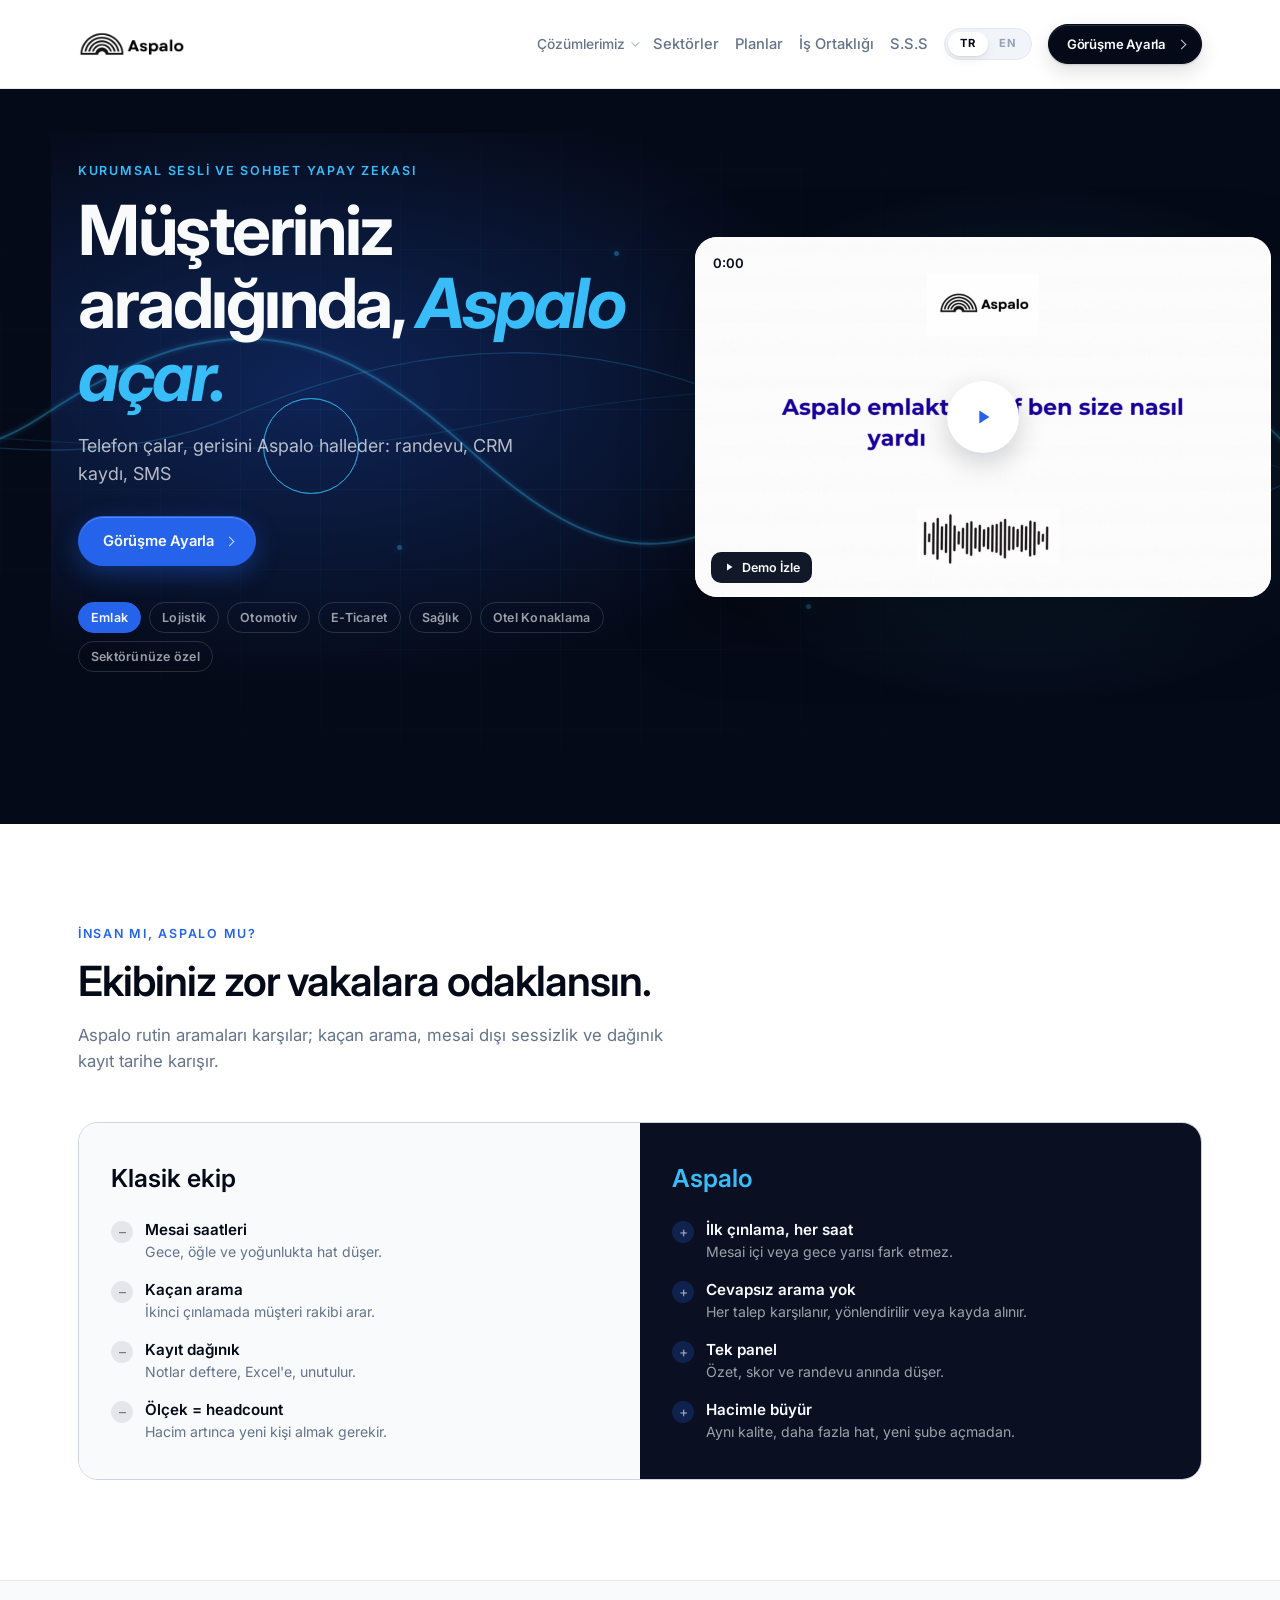
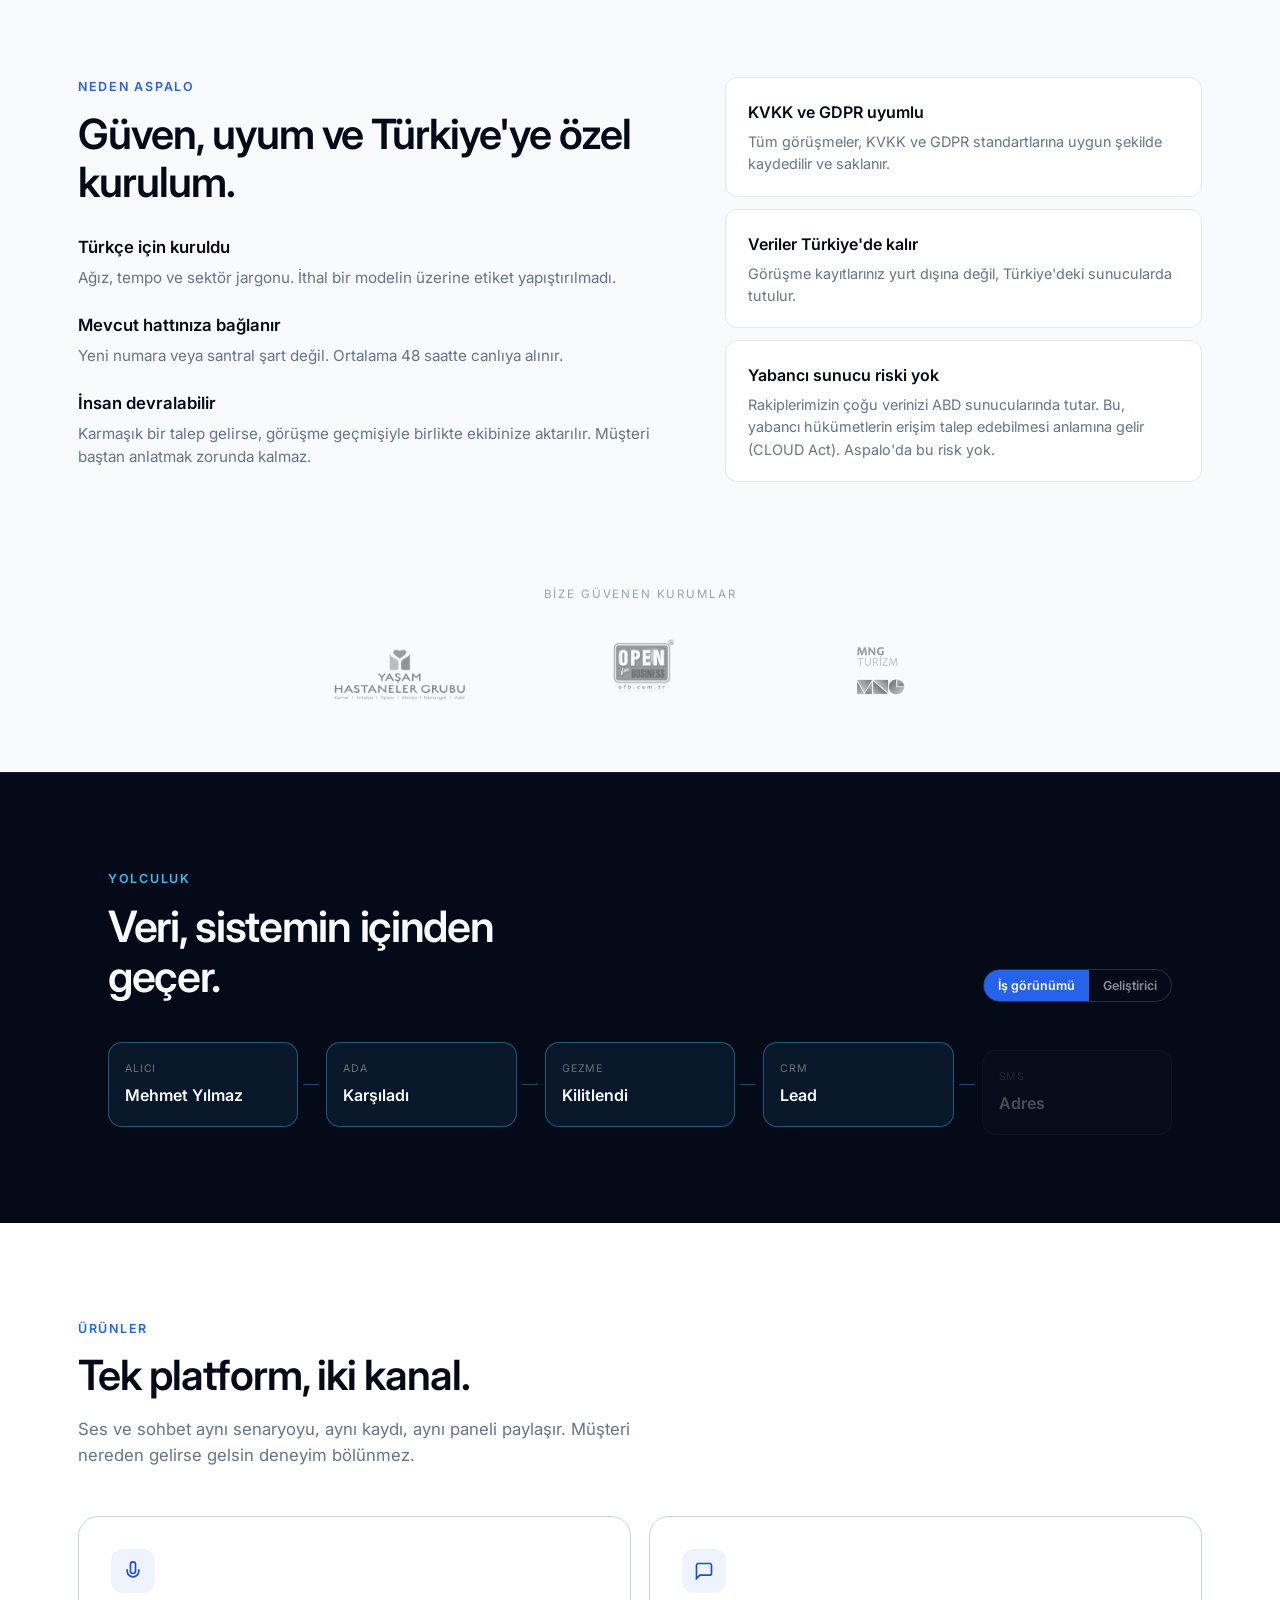
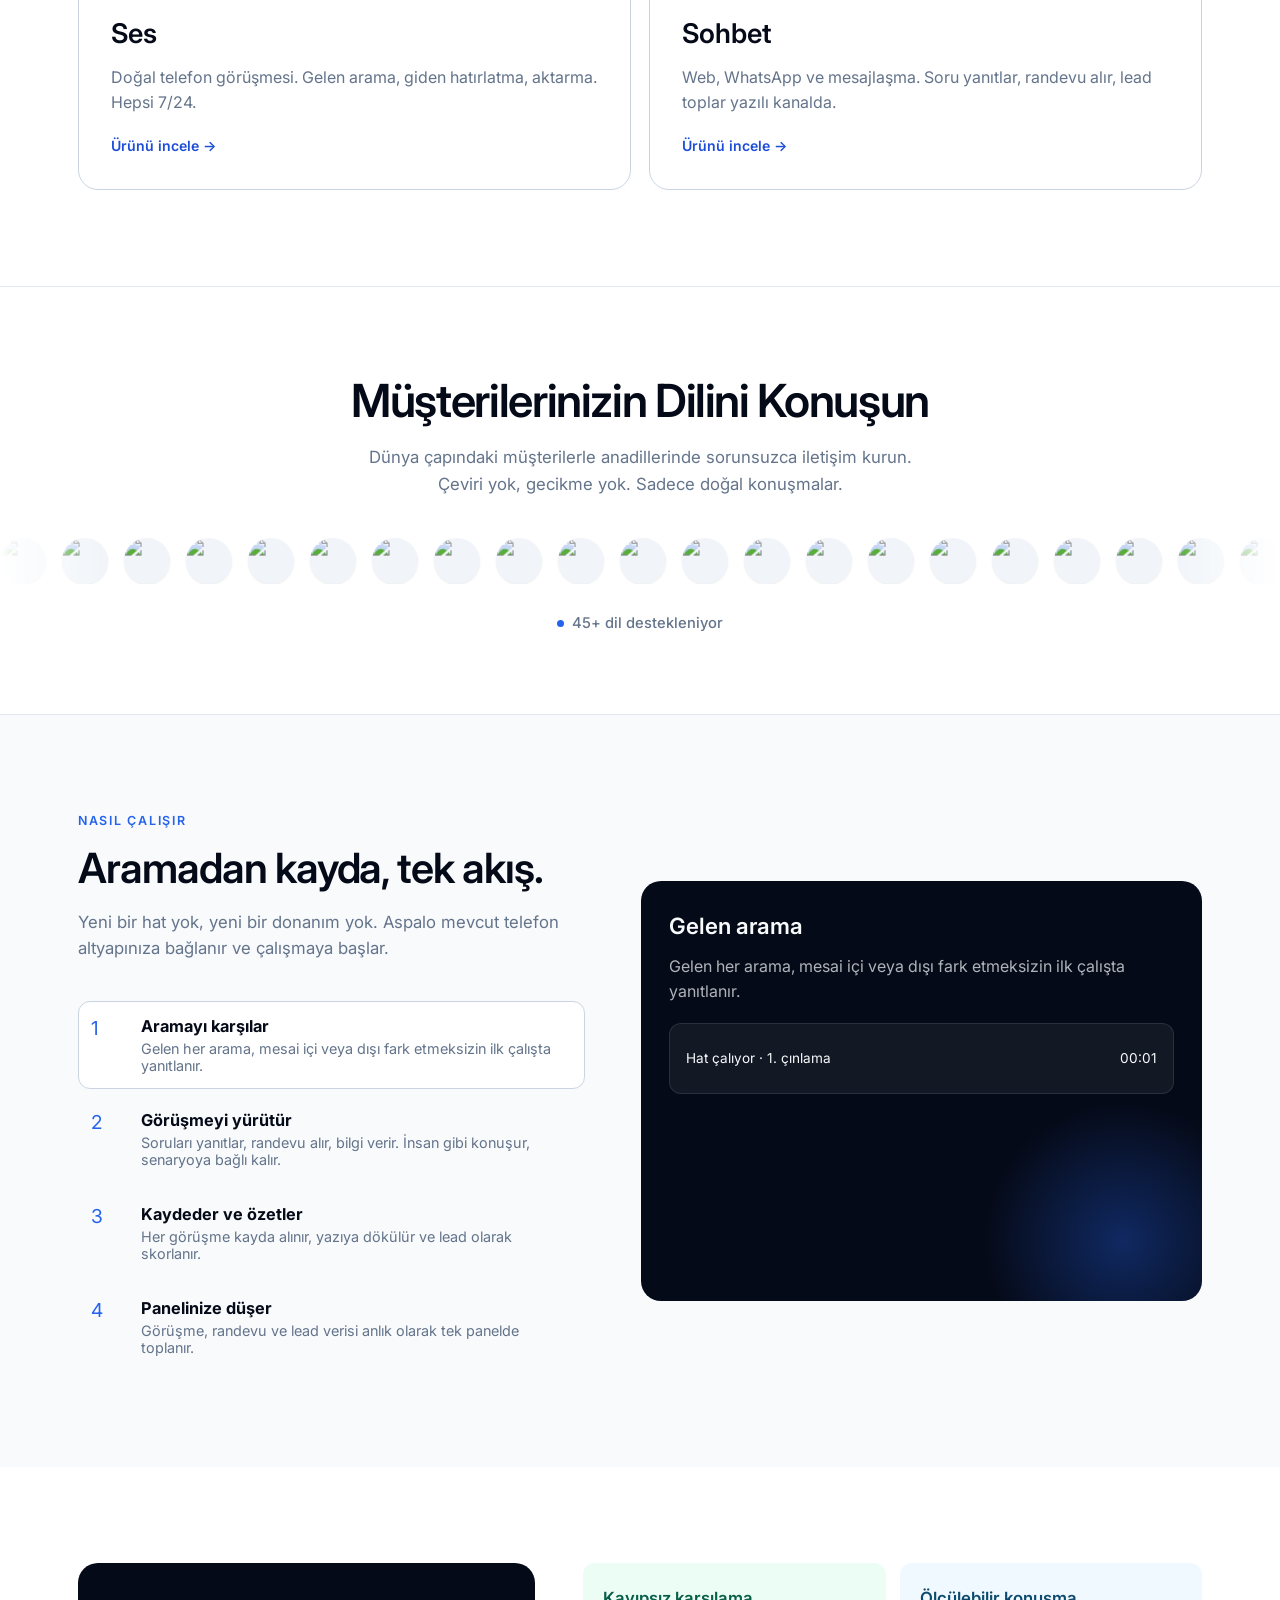
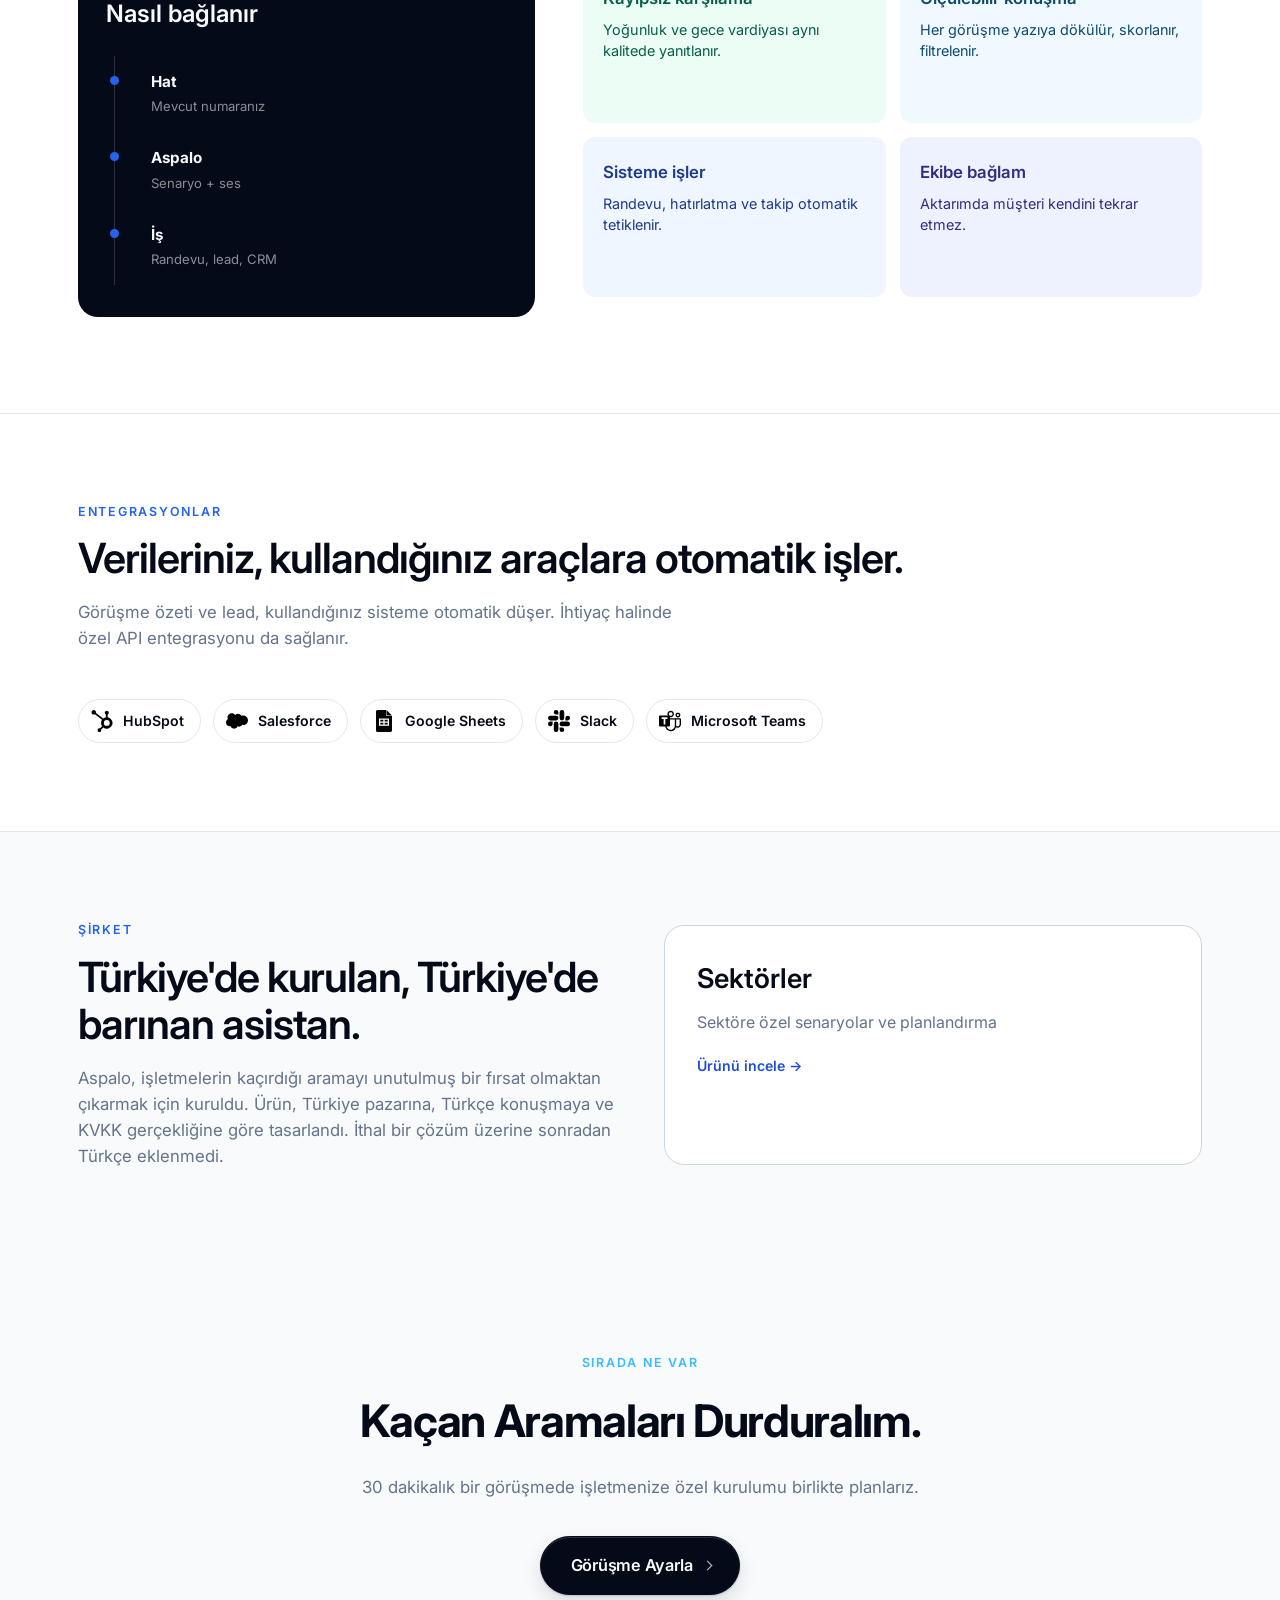
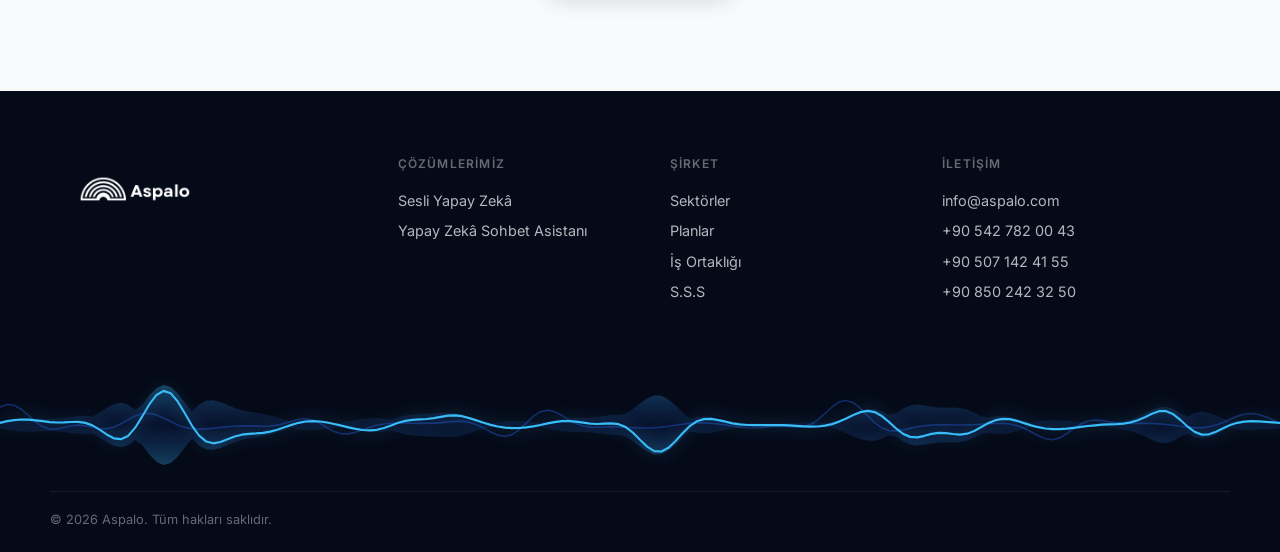
==== index.html @ 495cf9c4 "Unify the site on Inter, restyle CTAs and the language toggle, and tighten product copy. Headings no" ====
<!DOCTYPE html>
<html lang="tr">
<head>
    <script>
    if ('scrollRestoration' in history) { history.scrollRestoration = 'manual'; }
    window.scrollTo(0, 0);
    </script>
    <meta charset="UTF-8">
    <meta name="viewport" content="width=device-width, initial-scale=1.0">
    <title>Aspalo | Kurumsal Sesli ve Sohbet Yapay Zekası</title>
    <meta name="description" content="Aspalo, işletmenizin gelen aramalarını ve sohbetlerini 7/24 karşılayan yapay zeka asistanıdır. Veriler Türkiye'de kalır.">
    <meta name="google-site-verification" content="6UgWYDBV1gXdVULSXW21lrwCUzWpkBqR0yslk6e2N4I" />
    <script>(function(w,d,s,l,i){w[l]=w[l]||[];w[l].push({'gtm.start':
    new Date().getTime(),event:'gtm.js'});var f=d.getElementsByTagName(s)[0],
    j=d.createElement(s),dl=l!='dataLayer'?'&l='+l:'';j.async=true;j.src=
    'https://www.googletagmanager.com/gtm.js?id='+i+dl;f.parentNode.insertBefore(j,f);
    })(window,document,'script','dataLayer','GTM-WDXZ6F59');</script>
    <link rel="icon" href="/favicon.ico" sizes="any">
    <link rel="icon" href="/favicon.png" type="image/png" sizes="192x192">
    <link rel="apple-touch-icon" href="/apple-touch-icon.png">
    <link rel="preconnect" href="https://fonts.googleapis.com">
    <link rel="preconnect" href="https://fonts.gstatic.com" crossorigin>
    <link href="https://fonts.googleapis.com/css2?family=Inter:ital,wght@0,400;0,500;0,600;0,700;1,400;1,500;1,600;1,700&display=swap" rel="stylesheet">
    <link rel="stylesheet" href="/styles.css?v=site39">
    <link rel="stylesheet" href="/site.css?v=site50">
</head>
<body data-nav="home" data-i18n-page="home">
    <noscript><iframe src="https://www.googletagmanager.com/ns.html?id=GTM-WDXZ6F59"
    height="0" width="0" style="display:none;visibility:hidden"></iframe></noscript>
    <script src="/chrome.js?v=site12"></script>

    <main class="story" data-story>
        <header class="home-hero story-open">
            <div class="container story-open-grid">
                <div class="story-open-copy">
                    <p class="eyebrow" data-i18n="home_eyebrow">Kurumsal sesli ve sohbet yapay zekası</p>
                    <h1 class="home-hero-title" data-i18n-html="home_title_html">Müşteriniz aradığında, <em>Aspalo açar.</em></h1>
                    <p class="story-open-line" data-i18n="story_open_line">Telefon çalar, gerisini Aspalo halleder: randevu, CRM kaydı, SMS</p>
                    <div class="home-hero-actions">
                        <a href="#" class="btn btn-primary" data-open-demo data-i18n="home_cta">Görüşme Ayarla</a>
                    </div>
                    <div class="story-industries" role="tablist" data-i18n-aria="story_industries_aria" aria-label="Sektör seçin">
                        <button type="button" class="story-ind is-on" data-industry="realestate" aria-pressed="true" data-i18n="sector_emlak">Emlak</button>
                        <button type="button" class="story-ind" data-industry="logistics" aria-pressed="false" data-i18n="sector_lojistik">Lojistik</button>
                        <button type="button" class="story-ind" data-industry="automotive" aria-pressed="false" data-i18n="sector_otomotiv">Otomotiv</button>
                        <button type="button" class="story-ind" data-industry="support" aria-pressed="false" data-i18n="sector_eticaret">E-Ticaret</button>
                        <button type="button" class="story-ind" data-industry="healthcare" aria-pressed="false" data-i18n="sector_saglik">Sağlık</button>
                        <button type="button" class="story-ind" data-industry="hotel" aria-pressed="false" data-i18n="sector_otel">Otel Konaklama</button>
                        <button type="button" class="story-ind" data-industry="custom" aria-pressed="false" data-i18n="story_ind_custom">Sektörünüze özel</button>
                    </div>
                </div>
                <div class="hero-demo" data-hero-demo data-industry="realestate">
                    <div class="hero-demo-card">
                        <video class="hero-demo-video" data-hero-video playsinline preload="metadata" poster="/videos/hero/realestate.jpg" src="/videos/hero/realestate.mp4"></video>
                        <span class="hero-demo-time" data-hero-time>0:00</span>
                        <button type="button" class="hero-demo-play" data-hero-play data-i18n-aria="hero_demo_play" aria-label="Demoyu izle">
                            <span class="hero-demo-play-circle" aria-hidden="true">
                                <svg class="hero-demo-ico-play" width="22" height="22" viewBox="0 0 24 24" fill="currentColor"><path d="M8 5v14l11-7z"/></svg>
                                <svg class="hero-demo-ico-pause" width="22" height="22" viewBox="0 0 24 24" fill="currentColor"><path d="M7 5h4v14H7zm6 0h4v14h-4z"/></svg>
                            </span>
                        </button>
                        <button type="button" class="hero-demo-watch" data-hero-play>
                            <svg width="12" height="12" viewBox="0 0 24 24" fill="currentColor" aria-hidden="true"><path d="M8 5v14l11-7z"/></svg>
                            <span data-i18n="hero_demo_watch">Demo İzle</span>
                        </button>
                        <div class="hero-demo-custom" data-hero-custom>
                            <p class="hero-demo-custom-kicker" data-i18n="hero_custom_kicker">Sektörünüze özel</p>
                            <h2 class="hero-demo-custom-title" data-i18n="hero_custom_title">Listenizde yoksa da kurarız.</h2>
                            <p class="hero-demo-custom-desc" data-i18n="hero_custom_desc">Senaryo, dil ve kayıt akışını işletmenize göre hazırlarız. Hazır video yok. Önce sizi dinleriz.</p>
                            <a href="#" class="btn btn-primary" data-open-demo data-i18n="home_cta">Görüşme Ayarla</a>
                        </div>
                    </div>
                </div>
            </div>
        </header>

    <section class="compare-section" id="neden">
        <div class="container">
            <div class="compare-head" data-reveal>
                <p class="eyebrow" data-i18n="compare_badge">İnsan mı, Aspalo mu?</p>
                <h2 class="section-title" data-i18n="compare_title">Ekibiniz zor vakalara odaklansın.</h2>
                <p class="section-desc" data-i18n="compare_desc">Aspalo rutin aramaları karşılar; kaçan arama, mesai dışı sessizlik ve dağınık kayıt tarihe karışır.</p>
            </div>
            <div class="compare-grid" data-reveal>
                <div class="compare-col compare-col-human">
                    <h3 data-i18n="compare_human">Klasik ekip</h3>
                    <ul class="compare-list">
                        <li><span class="compare-mark">–</span><div><strong data-i18n="cmp_h1_t">Mesai saatleri</strong><span data-i18n="cmp_h1_p">Gece, öğle ve yoğunlukta hat düşer.</span></div></li>
                        <li><span class="compare-mark">–</span><div><strong data-i18n="cmp_h2_t">Kaçan arama</strong><span data-i18n="cmp_h2_p">İkinci çınlamada müşteri rakibi arar.</span></div></li>
                        <li><span class="compare-mark">–</span><div><strong data-i18n="cmp_h3_t">Kayıt dağınık</strong><span data-i18n="cmp_h3_p">Notlar deftere, Excel'e, unutulur.</span></div></li>
                        <li><span class="compare-mark">–</span><div><strong data-i18n="cmp_h4_t">Ölçek = headcount</strong><span data-i18n="cmp_h4_p">Hacim artınca yeni kişi almak gerekir.</span></div></li>
                    </ul>
                </div>
                <div class="compare-col compare-col-ai">
                    <h3 data-i18n="compare_ai">Aspalo</h3>
                    <ul class="compare-list">
                        <li><span class="compare-mark">+</span><div><strong data-i18n="cmp_a1_t">İlk çınlama, her saat</strong><span data-i18n="cmp_a1_p">Mesai içi veya gece yarısı fark etmez.</span></div></li>
                        <li><span class="compare-mark">+</span><div><strong data-i18n="cmp_a2_t">Cevapsız arama yok</strong><span data-i18n="cmp_a2_p">Her talep karşılanır, yönlendirilir veya kayda alınır.</span></div></li>
                        <li><span class="compare-mark">+</span><div><strong data-i18n="cmp_a3_t">Tek panel</strong><span data-i18n="cmp_a3_p">Özet, skor ve randevu anında düşer.</span></div></li>
                        <li><span class="compare-mark">+</span><div><strong data-i18n="cmp_a4_t">Hacimle büyür</strong><span data-i18n="cmp_a4_p">Aynı kalite, daha fazla hat, yeni şube açmadan.</span></div></li>
                    </ul>
                </div>
            </div>
        </div>
    </section>

    <section class="trust-plus" id="guvenlik">
        <div class="container trust-plus-grid">
            <div data-reveal>
                <p class="eyebrow" data-i18n="why_badge">Neden Aspalo</p>
                <h2 class="section-title" data-i18n="why_title">Güven, uyum ve Türkiye'ye özel kurulum.</h2>
                <div class="why-list">
                    <div class="why-item"><h3 data-i18n="why_1_t">Türkçe için kuruldu</h3><p data-i18n="why_1_p">Ağız, tempo ve sektör jargonu. İthal bir modelin üzerine etiket yapıştırılmadı.</p></div>
                    <div class="why-item"><h3 data-i18n="why_2_t">Mevcut hattınıza bağlanır</h3><p data-i18n="why_2_p">Yeni numara veya santral şart değil. Ortalama 48 saatte canlıya alınır.</p></div>
                    <div class="why-item"><h3 data-i18n="why_3_t">İnsan devralabilir</h3><p data-i18n="why_3_p">Karmaşık bir talep gelirse, görüşme geçmişiyle birlikte ekibinize aktarılır. Müşteri baştan anlatmak zorunda kalmaz.</p></div>
                </div>
            </div>
            <div class="trust-cards" data-reveal>
                <div class="trust-card"><h3 data-i18n="trust_1_t">KVKK ve GDPR uyumlu</h3><p data-i18n="trust_1_p">Tüm görüşmeler, KVKK ve GDPR standartlarına uygun şekilde kaydedilir ve saklanır.</p></div>
                <div class="trust-card"><h3 data-i18n="trust_2_t">Veriler Türkiye'de kalır</h3><p data-i18n="trust_2_p">Görüşme kayıtlarınız yurt dışına değil, Türkiye'deki sunucularda tutulur.</p></div>
                <div class="trust-card"><h3 data-i18n="trust_3_t">Yabancı sunucu riski yok</h3><p data-i18n="trust_3_p">Rakiplerimizin çoğu verinizi ABD sunucularında tutar. Bu, yabancı hükümetlerin erişim talep edebilmesi anlamına gelir (CLOUD Act). Aspalo'da bu risk yok.</p></div>
            </div>
        </div>
    </section>

    <section class="home-logos" id="referanslar">
        <div class="container">
            <p class="home-logos-label" data-i18n="customers_label">Bize güvenen kurumlar</p>
            <div class="home-logos-row" role="group" data-i18n-aria="proof_aria" aria-label="Referans şirketler">
                <div class="proof-logo"><img src="/images/ref-yasam.jpeg" alt="Yaşam Hastaneler Grubu"></div>
                <div class="proof-logo"><img src="/images/ref-ofb.jpeg" alt="OFB Kurumsal Kokulandırma"></div>
                <div class="proof-logo"><img src="/images/ref-mng.jpg" alt="MNG Turizm"></div>
            </div>
        </div>
    </section>

    <section class="story-scene story-flow" data-scene="flow" id="yolculuk">
        <div class="container">
            <div class="story-flow-head">
                <div>
                    <p class="eyebrow" data-i18n="story_flow_eyebrow">Yolculuk</p>
                    <h2 class="story-scene-title" data-i18n="story_flow_title">Veri, sistemin içinden geçer.</h2>
                </div>
                <div class="story-view" role="group" data-i18n-aria="story_view_aria" aria-label="Görünüm">
                    <button type="button" class="story-view-btn is-on" data-view="business" aria-pressed="true" data-i18n="story_view_biz">İş görünümü</button>
                    <button type="button" class="story-view-btn" data-view="developer" aria-pressed="false" data-i18n="story_view_dev">Geliştirici</button>
                </div>
            </div>
            <div class="story-rail" data-story-rail></div>
        </div>
    </section>
    </main>

    <section class="channels-section" id="urunler">
        <div class="container">
            <div class="section-kicker" data-reveal>
                <p class="eyebrow" data-i18n="ch_badge">Ürünler</p>
                <h2 class="section-title" data-i18n="ch_title">Tek platform, iki kanal.</h2>
                <p class="section-desc" data-i18n="ch_desc">Ses ve sohbet aynı senaryoyu, aynı kaydı, aynı paneli paylaşır.</p>
            </div>
            <div class="channel-grid">
                <a class="channel-card" href="/cozumlerimiz/ses/" data-reveal>
                    <div class="channel-icon" aria-hidden="true">
                        <svg width="20" height="20" viewBox="0 0 24 24" fill="none" stroke="currentColor" stroke-width="2"><path d="M12 1a3 3 0 0 0-3 3v8a3 3 0 0 0 6 0V4a3 3 0 0 0-3-3z"/><path d="M19 10v2a7 7 0 0 1-14 0v-2"/></svg>
                    </div>
                    <h3 data-i18n="ch_voice_t">Ses</h3>
                    <p data-i18n="ch_voice_p">Doğal telefon görüşmesi. Gelen arama, giden hatırlatma, aktarma. Hepsi 7/24.</p>
                    <em data-i18n="ch_more">Ürünü incele →</em>
                </a>
                <a class="channel-card" href="/cozumlerimiz/sohbet/" data-reveal>
                    <div class="channel-icon" aria-hidden="true">
                        <svg width="20" height="20" viewBox="0 0 24 24" fill="none" stroke="currentColor" stroke-width="2"><path d="M21 15a2 2 0 0 1-2 2H7l-4 4V5a2 2 0 0 1 2-2h14a2 2 0 0 1 2 2z"/></svg>
                    </div>
                    <h3 data-i18n="ch_chat_t">Sohbet</h3>
                    <p data-i18n="ch_chat_p">Web, WhatsApp ve mesajlaşma. Soru yanıtlar, randevu alır, lead toplar yazılı kanalda.</p>
                    <em data-i18n="ch_more">Ürünü incele →</em>
                </a>
            </div>
        </div>
    </section>

    <section class="langs-section" id="kanit">
        <div class="container langs-inner" data-reveal>
            <h2 class="langs-title" data-i18n="langs_title">Müşterilerinizin Dilini Konuşun</h2>
            <p class="langs-desc" data-i18n="langs_desc">Dünya çapındaki müşterilerle anadillerinde sorunsuzca iletişim kurun.</p>
        </div>
        <div class="langs-marquee" aria-hidden="true">
            <div class="langs-track">
                <ul class="langs-flags">
                    <li><img src="https://flagcdn.com/w80/tr.png" width="48" height="48" alt=""></li>
                    <li><img src="https://flagcdn.com/w80/us.png" width="48" height="48" alt=""></li>
                    <li><img src="https://flagcdn.com/w80/gb.png" width="48" height="48" alt=""></li>
                    <li><img src="https://flagcdn.com/w80/de.png" width="48" height="48" alt=""></li>
                    <li><img src="https://flagcdn.com/w80/fr.png" width="48" height="48" alt=""></li>
                    <li><img src="https://flagcdn.com/w80/es.png" width="48" height="48" alt=""></li>
                    <li><img src="https://flagcdn.com/w80/it.png" width="48" height="48" alt=""></li>
                    <li><img src="https://flagcdn.com/w80/ru.png" width="48" height="48" alt=""></li>
                    <li><img src="https://flagcdn.com/w80/sa.png" width="48" height="48" alt=""></li>
                    <li><img src="https://flagcdn.com/w80/ae.png" width="48" height="48" alt=""></li>
                    <li><img src="https://flagcdn.com/w80/pk.png" width="48" height="48" alt=""></li>
                    <li><img src="https://flagcdn.com/w80/cn.png" width="48" height="48" alt=""></li>
                    <li><img src="https://flagcdn.com/w80/jp.png" width="48" height="48" alt=""></li>
                    <li><img src="https://flagcdn.com/w80/kr.png" width="48" height="48" alt=""></li>
                    <li><img src="https://flagcdn.com/w80/br.png" width="48" height="48" alt=""></li>
                    <li><img src="https://flagcdn.com/w80/tr.png" width="48" height="48" alt=""></li>
                    <li><img src="https://flagcdn.com/w80/us.png" width="48" height="48" alt=""></li>
                    <li><img src="https://flagcdn.com/w80/gb.png" width="48" height="48" alt=""></li>
                    <li><img src="https://flagcdn.com/w80/de.png" width="48" height="48" alt=""></li>
                    <li><img src="https://flagcdn.com/w80/fr.png" width="48" height="48" alt=""></li>
                    <li><img src="https://flagcdn.com/w80/es.png" width="48" height="48" alt=""></li>
                    <li><img src="https://flagcdn.com/w80/it.png" width="48" height="48" alt=""></li>
                    <li><img src="https://flagcdn.com/w80/ru.png" width="48" height="48" alt=""></li>
                    <li><img src="https://flagcdn.com/w80/sa.png" width="48" height="48" alt=""></li>
                    <li><img src="https://flagcdn.com/w80/ae.png" width="48" height="48" alt=""></li>
                    <li><img src="https://flagcdn.com/w80/pk.png" width="48" height="48" alt=""></li>
                    <li><img src="https://flagcdn.com/w80/cn.png" width="48" height="48" alt=""></li>
                    <li><img src="https://flagcdn.com/w80/jp.png" width="48" height="48" alt=""></li>
                    <li><img src="https://flagcdn.com/w80/kr.png" width="48" height="48" alt=""></li>
                    <li><img src="https://flagcdn.com/w80/br.png" width="48" height="48" alt=""></li>
                </ul>
                <ul class="langs-flags">
                    <li><img src="https://flagcdn.com/w80/tr.png" width="48" height="48" alt=""></li>
                    <li><img src="https://flagcdn.com/w80/us.png" width="48" height="48" alt=""></li>
                    <li><img src="https://flagcdn.com/w80/gb.png" width="48" height="48" alt=""></li>
                    <li><img src="https://flagcdn.com/w80/de.png" width="48" height="48" alt=""></li>
                    <li><img src="https://flagcdn.com/w80/fr.png" width="48" height="48" alt=""></li>
                    <li><img src="https://flagcdn.com/w80/es.png" width="48" height="48" alt=""></li>
                    <li><img src="https://flagcdn.com/w80/it.png" width="48" height="48" alt=""></li>
                    <li><img src="https://flagcdn.com/w80/ru.png" width="48" height="48" alt=""></li>
                    <li><img src="https://flagcdn.com/w80/sa.png" width="48" height="48" alt=""></li>
                    <li><img src="https://flagcdn.com/w80/ae.png" width="48" height="48" alt=""></li>
                    <li><img src="https://flagcdn.com/w80/pk.png" width="48" height="48" alt=""></li>
                    <li><img src="https://flagcdn.com/w80/cn.png" width="48" height="48" alt=""></li>
                    <li><img src="https://flagcdn.com/w80/jp.png" width="48" height="48" alt=""></li>
                    <li><img src="https://flagcdn.com/w80/kr.png" width="48" height="48" alt=""></li>
                    <li><img src="https://flagcdn.com/w80/br.png" width="48" height="48" alt=""></li>
                    <li><img src="https://flagcdn.com/w80/tr.png" width="48" height="48" alt=""></li>
                    <li><img src="https://flagcdn.com/w80/us.png" width="48" height="48" alt=""></li>
                    <li><img src="https://flagcdn.com/w80/gb.png" width="48" height="48" alt=""></li>
                    <li><img src="https://flagcdn.com/w80/de.png" width="48" height="48" alt=""></li>
                    <li><img src="https://flagcdn.com/w80/fr.png" width="48" height="48" alt=""></li>
                    <li><img src="https://flagcdn.com/w80/es.png" width="48" height="48" alt=""></li>
                    <li><img src="https://flagcdn.com/w80/it.png" width="48" height="48" alt=""></li>
                    <li><img src="https://flagcdn.com/w80/ru.png" width="48" height="48" alt=""></li>
                    <li><img src="https://flagcdn.com/w80/sa.png" width="48" height="48" alt=""></li>
                    <li><img src="https://flagcdn.com/w80/ae.png" width="48" height="48" alt=""></li>
                    <li><img src="https://flagcdn.com/w80/pk.png" width="48" height="48" alt=""></li>
                    <li><img src="https://flagcdn.com/w80/cn.png" width="48" height="48" alt=""></li>
                    <li><img src="https://flagcdn.com/w80/jp.png" width="48" height="48" alt=""></li>
                    <li><img src="https://flagcdn.com/w80/kr.png" width="48" height="48" alt=""></li>
                    <li><img src="https://flagcdn.com/w80/br.png" width="48" height="48" alt=""></li>
                </ul>
            </div>
        </div>
        <p class="langs-caption"><span class="langs-dot" aria-hidden="true"></span><span data-i18n="langs_caption">45+ dil destekleniyor</span></p>
    </section>

    <section class="works-section" id="platform">
        <div class="container works-grid">
            <div data-reveal>
                <p class="eyebrow" data-i18n="mech_badge">Nasıl Çalışır</p>
                <h2 class="section-title" data-i18n="plat_title">Aramadan kayda, tek akış.</h2>
                <p class="section-desc" data-i18n="mech_desc">Yeni bir hat yok, yeni bir donanım yok. Aspalo mevcut telefon altyapınıza bağlanır ve çalışmaya başlar.</p>
                <div class="works-steps">
                    <button type="button" class="works-step is-active">
                        <span class="works-num">1</span>
                        <span><strong data-i18n="mech_s1_t">Aramayı karşılar</strong><p data-i18n="mech_s1_p">Gelen her arama, mesai içi veya dışı fark etmeksizin ilk çalışta yanıtlanır.</p></span>
                    </button>
                    <button type="button" class="works-step">
                        <span class="works-num">2</span>
                        <span><strong data-i18n="mech_s2_t">Görüşmeyi yürütür</strong><p data-i18n="mech_s2_p">Soruları yanıtlar, randevu alır, bilgi verir. İnsan gibi konuşur, senaryoya bağlı kalır.</p></span>
                    </button>
                    <button type="button" class="works-step">
                        <span class="works-num">3</span>
                        <span><strong data-i18n="mech_s3_t">Kaydeder ve özetler</strong><p data-i18n="mech_s3_p">Her görüşme kayda alınır, yazıya dökülür ve lead olarak skorlanır.</p></span>
                    </button>
                    <button type="button" class="works-step">
                        <span class="works-num">4</span>
                        <span><strong data-i18n="mech_s4_t">Panelinize düşer</strong><p data-i18n="mech_s4_p">Görüşme, randevu ve lead verisi anlık olarak tek panelde toplanır.</p></span>
                    </button>
                </div>
            </div>
            <div class="works-visual" data-reveal>
                <div class="works-panel is-on">
                    <h4 data-i18n="wp1_ui">Gelen arama</h4>
                    <p data-i18n="mech_s1_p">Gelen her arama ilk çalışta yanıtlanır.</p>
                    <div class="works-fake-ui"><div class="row"><span data-i18n="wp1_l">Hat çalıyor · 1. çınlama</span><span>00:01</span></div></div>
                </div>
                <div class="works-panel">
                    <h4 data-i18n="wp2_ui">Doğal diyalog</h4>
                    <p data-i18n="mech_s2_p">İnsan gibi konuşur, senaryoya bağlı kalır.</p>
                    <div class="works-fake-ui"><div class="row"><span data-i18n="wp2_l">Niyet anlaşıldı</span><span data-i18n="hero_cap_intent_v">Randevu</span></div></div>
                </div>
                <div class="works-panel">
                    <h4 data-i18n="wp3_ui">Randevu kaydı</h4>
                    <p data-i18n="mech_s3_p">Görüşme kayda alınır ve skorlanır.</p>
                    <div class="works-fake-ui"><div class="row"><span data-i18n="wp3_l">Perşembe 14:30</span><span>✓</span></div></div>
                </div>
                <div class="works-panel">
                    <h4 data-i18n="wp4_ui">Panel özeti</h4>
                    <p data-i18n="mech_img_caption">Gerçek panel görünümü. Kurgu değil.</p>
                    <div class="works-dash"><img src="/images/dashboard.png" alt="Aspalo dashboard"></div>
                    <div class="works-fake-ui" style="margin-top:12px"><div class="row"><span data-i18n="wp4_l">Lead skoru 86</span><span>CRM</span></div></div>
                </div>
            </div>
        </div>
    </section>

    <section class="benefits-section">
        <div class="container benefits-layout">
            <div class="flow-card" data-reveal>
                <h3 data-i18n="flow_title">Nasıl bağlanır</h3>
                <div class="flow-nodes">
                    <div class="flow-node"><strong data-i18n="flow_1_t">Hat</strong><span data-i18n="flow_1_p">Mevcut numaranız</span></div>
                    <div class="flow-node"><strong data-i18n="flow_2_t">Aspalo</strong><span data-i18n="flow_2_p">Senaryo + ses</span></div>
                    <div class="flow-node"><strong data-i18n="flow_3_t">İş</strong><span data-i18n="flow_3_p">Randevu, lead, CRM</span></div>
                </div>
            </div>
            <div class="benefit-grid" data-reveal>
                <div class="benefit-card benefit-a"><h3 data-i18n="ben_1_t">Kayıpsız karşılama</h3><p data-i18n="ben_1_p">Yoğunluk ve gece vardiyası aynı kalitede yanıtlanır.</p></div>
                <div class="benefit-card benefit-b"><h3 data-i18n="ben_2_t">Ölçülebilir konuşma</h3><p data-i18n="ben_2_p">Her görüşme yazıya dökülür, skorlanır, filtrelenir.</p></div>
                <div class="benefit-card benefit-c"><h3 data-i18n="ben_3_t">Sisteme işler</h3><p data-i18n="ben_3_p">Randevu, hatırlatma ve takip otomatik tetiklenir.</p></div>
                <div class="benefit-card benefit-d"><h3 data-i18n="ben_4_t">Ekibe bağlam</h3><p data-i18n="ben_4_p">Aktarımda müşteri kendini tekrar etmez.</p></div>
            </div>
        </div>
    </section>

    <section class="integrations-section" id="entegrasyonlar">
        <div class="container">
            <div class="section-kicker" data-reveal>
                <p class="eyebrow" data-i18n="int_badge">Entegrasyonlar</p>
                <h2 class="section-title" data-i18n="int_title">Verileriniz, kullandığınız araçlara otomatik işler.</h2>
                <p class="section-desc" data-i18n="int_desc">Görüşme özeti ve lead, kullandığınız sisteme otomatik düşer. İhtiyaç halinde özel API entegrasyonu da sağlanır.</p>
            </div>
            <div class="int-row" data-reveal>
                <span class="int-pill"><img src="/images/hubspot.svg" alt="">HubSpot</span>
                <span class="int-pill"><img src="/images/salesforce.svg" alt="">Salesforce</span>
                <span class="int-pill"><img src="/images/googlesheets.svg" alt="">Google Sheets</span>
                <span class="int-pill"><img src="/images/slack.svg" alt="">Slack</span>
                <span class="int-pill"><img src="/images/microsoftteams.svg" alt="">Microsoft Teams</span>
            </div>
        </div>
    </section>

    <section class="about-section" id="sirket">
        <div class="container about-grid">
            <div data-reveal>
                <p class="eyebrow" data-i18n="about_badge">Şirket</p>
                <h2 class="section-title" data-i18n="about_title">Türkiye'de kurulan, Türkiye'de barınan asistan.</h2>
                <p class="section-desc" style="margin:0" data-i18n="about_p">Aspalo, işletmelerin kaçırdığı aramayı unutulmuş bir fırsat olmaktan çıkarmak için kuruldu. Ürün, Türkiye pazarına, Türkçe konuşmaya ve KVKK gerçekliğine göre tasarlandı. İthal bir çözüm üzerine sonradan Türkçe eklenmedi.</p>
            </div>
            <div data-reveal>
                <a href="/sektorler/" class="channel-card">
                    <h3 data-i18n="nav_sectors">Sektörler</h3>
                    <p data-i18n="nav_sectors_desc">Sektöre özel senaryolar ve planlandırma</p>
                    <em data-i18n="ch_more">Ürünü incele →</em>
                </a>
            </div>
        </div>
    </section>

    <section class="final-cta">
        <div class="container final-cta-inner">
            <p class="eyebrow" data-i18n="final_cta_badge">Sırada Ne Var</p>
            <h2 class="final-cta-title" data-i18n="home_final_title">Kaçan Aramaları Durduralım.</h2>
            <p class="final-cta-sub" data-i18n="home_final_sub">30 dakikalık bir görüşmede işletmenize özel kurulumu birlikte planlarız.</p>
            <a href="#" class="btn btn-primary btn-large" data-open-demo data-i18n="final_cta_btn">Görüşme Ayarla</a>
        </div>
    </section>

    <div data-site-footer></div>
    <script src="/i18n.js?v=site48"></script>
    <script src="/script.js?v=site9"></script>
    <script src="/site.js?v=site46"></script>
    <script src="/story.js?v=site30"></script>
    <script src="/widget.js?v=site9"></script>
    <script>
      (function () {
        function forceTop() {
          if (!window.location.hash) window.scrollTo(0, 0);
        }
        window.addEventListener('load', forceTop);
        window.addEventListener('pageshow', forceTop);
      })();
    </script>
</body>
</html>
---- styles.css ----
/* ==========================================================================
   Aspalo — "The Ledger"
   Editorial, data-forward design system. White page, navy type, blue accents.
   No gradients, no glass, no parallax. Movement is spent on the calculator.
   ========================================================================== */

:root {
    --paper: #FFFFFF;
    --paper-alt: #F8FAFC;
    --paper-deep: #F1F5F9;
    --card: #FFFFFF;
    --ink: #050A18;
    --ink-soft: #64748B;
    --ink-faint: #94A3B8;
    --on-dark: #F8FAFC;
    --line: #E2E8F0;
    --line-strong: #CBD5E1;
    --white: #FFFFFF;
    --accent: #2563EB;
    --accent-dark: #1D4ED8;
    --accent-bright: #38BDF8;
    --accent-2: #6366F1;
    --accent-tint: rgba(37, 99, 235, 0.08);
    --success: #059669;
    color-scheme: light;

    --font-serif: 'Inter', -apple-system, BlinkMacSystemFont, 'Segoe UI', sans-serif;
    --font-sans: 'Inter', -apple-system, BlinkMacSystemFont, 'Segoe UI', sans-serif;
    --weight-title: 600;
    --weight-display: 700;

    --container: 1120px;
    --radius: 3px;
}

* { box-sizing: border-box; }
html { scroll-behavior: smooth; scroll-padding-top: 88px; background: #FFFFFF; }
::selection { background: #2563EB; color: #F8FAFC; }

body {
    margin: 0;
    font-family: var(--font-sans);
    background: var(--paper);
    color: var(--ink);
    font-size: 16px;
    line-height: 1.55;
    -webkit-font-smoothing: antialiased;
}

img { max-width: 100%; display: block; }

.container {
    max-width: var(--container);
    margin: 0 auto;
    padding: 0 28px;
}

a { color: inherit; text-decoration: none; }

.eyebrow {
    font-family: var(--font-sans);
    font-size: 0.78rem;
    font-weight: 600;
    letter-spacing: 0.14em;
    text-transform: uppercase;
    color: var(--accent);
    margin: 0 0 14px;
}

h1, h2, h3, h4 {
    font-family: var(--font-sans);
    font-weight: var(--weight-title);
}

.section-title {
    font-family: var(--font-serif);
    font-weight: var(--weight-title);
    font-size: clamp(1.9rem, 3.4vw, 2.6rem);
    line-height: 1.15;
    margin: 0 0 16px;
    letter-spacing: -0.025em;
}

.section-desc {
    font-size: 1.05rem;
    color: var(--ink-soft);
    max-width: 620px;
    margin: 0 0 40px;
}

.ink-accent { color: var(--accent); font-style: italic; }

/* Buttons -------------------------------------------------------------- */
.btn {
    position: relative;
    display: inline-flex;
    align-items: center;
    justify-content: center;
    gap: 10px;
    font-family: var(--font-sans);
    font-weight: 600;
    font-size: 0.92rem;
    letter-spacing: -0.015em;
    padding: 13px 22px 13px 24px;
    border-radius: 999px;
    border: 1px solid var(--ink);
    background: var(--ink);
    color: #F8FAFC;
    cursor: pointer;
    box-shadow:
        inset 0 1px 0 rgba(255, 255, 255, 0.14),
        0 1px 2px rgba(5, 10, 24, 0.16),
        0 8px 20px rgba(5, 10, 24, 0.12);
    transition: background 0.2s cubic-bezier(0.22, 1, 0.36, 1), color 0.2s cubic-bezier(0.22, 1, 0.36, 1),
        border-color 0.2s cubic-bezier(0.22, 1, 0.36, 1), transform 0.2s cubic-bezier(0.22, 1, 0.36, 1),
        box-shadow 0.2s cubic-bezier(0.22, 1, 0.36, 1);
}
.btn::after {
    content: '';
    width: 6px;
    height: 6px;
    margin-left: 2px;
    border-right: 1.6px solid currentColor;
    border-top: 1.6px solid currentColor;
    transform: rotate(45deg);
    opacity: 0.8;
    transition: transform 0.22s cubic-bezier(0.22, 1, 0.36, 1), opacity 0.22s ease;
}
.btn:hover {
    background: #0C1428;
    border-color: #0C1428;
    transform: translateY(-2px);
    box-shadow:
        inset 0 1px 0 rgba(255, 255, 255, 0.18),
        0 12px 28px rgba(5, 10, 24, 0.2);
}
.btn:hover::after {
    transform: rotate(45deg) translate(1.5px, -1.5px);
    opacity: 1;
}
.btn:active { transform: translateY(0); box-shadow: inset 0 1px 0 rgba(255, 255, 255, 0.1), 0 1px 2px rgba(5, 10, 24, 0.2); }
.btn:focus-visible { outline: none; box-shadow: 0 0 0 3px var(--paper), 0 0 0 5px var(--accent-bright); }
.btn-primary { background: var(--ink); border-color: var(--ink); color: #F8FAFC; }
.btn-outline {
    background: transparent;
    color: var(--ink);
    border-color: var(--line-strong);
    box-shadow: none;
}
.btn-outline::after { display: none; }
.btn-outline:hover {
    background: var(--ink);
    color: #F8FAFC;
    border-color: var(--ink);
    box-shadow: 0 10px 24px rgba(5, 10, 24, 0.14);
}
.btn-outline:focus-visible { box-shadow: 0 0 0 3px var(--paper), 0 0 0 5px var(--accent-bright); }
.btn-large { padding: 16px 28px 16px 30px; font-size: 1.02rem; }
.btn-sm { padding: 9px 16px 9px 18px; font-size: 0.82rem; }
.btn-nav { padding: 9px 16px 9px 18px; font-size: 0.82rem; }
@media (prefers-reduced-motion: reduce) {
    .btn, .btn::after { transition: none; }
    .btn:hover { transform: none; }
}

/* Generic focus-visible for other interactive controls ------------------- */
a:not(.btn):focus-visible,
button:not(.btn):focus-visible,
input:focus-visible,
.calc-sector-btn:focus-visible {
    outline: none;
    box-shadow: 0 0 0 3px var(--paper), 0 0 0 5px var(--accent);
}

/* Nav -------------------------------------------------------------------- */
.navbar {
    position: sticky;
    top: 0;
    z-index: 200;
    background: var(--paper);
    border-bottom: 1px solid var(--line);
}
.nav-container {
    display: flex;
    align-items: center;
    justify-content: space-between;
    height: 88px;
}
.logo { display: flex; align-items: center; flex-shrink: 0; }
.logo-img { height: 48px; width: auto; display: block; }
.navbar .logo-img { height: 64px; }
.nav-links { display: flex; align-items: center; gap: 30px; }
.nav-links a:not(.btn) {
    font-size: 0.92rem;
    font-weight: 500;
    color: var(--ink-soft);
}
.nav-links a:not(.btn):hover { color: var(--ink); }

.lang-switch {
    display: inline-flex;
    align-items: center;
    flex-shrink: 0;
}
.lang-switch-track {
    position: relative;
    display: inline-grid;
    grid-template-columns: 1fr 1fr;
    padding: 3px;
    background: var(--paper-deep);
    border: 1px solid var(--line);
    border-radius: 999px;
}
.lang-switch-track::before {
    content: '';
    position: absolute;
    top: 3px;
    bottom: 3px;
    left: 3px;
    width: calc(50% - 3px);
    background: #FFFFFF;
    border-radius: 999px;
    box-shadow: 0 1px 2px rgba(5, 10, 24, 0.08), 0 4px 10px rgba(5, 10, 24, 0.06);
    transition: transform 0.28s cubic-bezier(0.22, 1, 0.36, 1);
    pointer-events: none;
}
.lang-switch.is-en .lang-switch-track::before {
    transform: translateX(100%);
}
.lang-btn {
    position: relative;
    z-index: 1;
    min-width: 40px;
    padding: 6px 11px;
    font-family: var(--font-sans);
    font-size: 0.7rem;
    font-weight: 700;
    letter-spacing: 0.06em;
    line-height: 1;
    background: transparent;
    border: none;
    border-radius: 999px;
    cursor: pointer;
    color: var(--ink-faint);
    transition: color 0.2s ease;
}
.lang-btn.active { background: transparent; color: var(--ink); }
.lang-btn:hover:not(.active) { color: var(--ink-soft); }
.lang-btn:focus-visible {
    outline: 2px solid var(--accent);
    outline-offset: 3px;
}
@media (prefers-reduced-motion: reduce) {
    .lang-switch-track::before { transition: none; }
}

.mobile-menu-btn { display: none; flex-direction: column; gap: 5px; background: none; border: none; cursor: pointer; padding: 8px; }
.mobile-menu-btn span { width: 22px; height: 2px; background: var(--ink); }
.mobile-nav { display: none; }

@media (max-width: 1200px) {
    .nav-links { display: none; }
    .mobile-menu-btn { display: flex; }
    .mobile-nav {
        flex-direction: column;
        gap: 4px;
        padding: 16px 28px 24px;
        border-bottom: 1px solid var(--line);
        background: var(--paper);
        max-height: calc(100vh - 76px);
        overflow-y: auto;
        -webkit-overflow-scrolling: touch;
    }
    .navbar.open .mobile-nav { display: flex; }
    .mobile-nav a:not(.btn) { padding: 12px 0; font-size: 1rem; font-weight: 500; border-bottom: 1px solid var(--line); }
    .mobile-nav .lang-switch { margin: 14px 0 8px; align-self: flex-start; }
    .mobile-nav .lang-btn { min-width: 48px; padding: 9px 14px; font-size: 0.75rem; }
    .mobile-nav .btn { margin-top: 6px; width: 100%; }
}

/* Hero / Calculator ------------------------------------------------------ */
.ledger-hero { padding: 56px 0 72px; }
.ledger-hero-inner { max-width: 780px; margin: 0 auto; text-align: center; }
.ledger-hero-title {
    font-family: var(--font-serif);
    font-weight: var(--weight-display);
    font-size: clamp(2.4rem, 5.6vw, 3.9rem);
    line-height: 1.08;
    letter-spacing: -0.03em;
    margin: 0 0 20px;
}
.ledger-hero-sub {
    font-size: 1.12rem;
    color: var(--ink-soft);
    max-width: 620px;
    margin: 0 auto 44px;
}

.calc-card {
    background: var(--card);
    border: 1px solid var(--line-strong);
    border-radius: 6px;
    padding: 36px;
    text-align: left;
}
.calc-label {
    font-size: 0.8rem;
    font-weight: 600;
    letter-spacing: 0.06em;
    text-transform: uppercase;
    color: var(--ink-faint);
    margin: 0 0 14px;
}
.calc-sector-grid {
    display: grid;
    grid-template-columns: repeat(3, 1fr);
    gap: 8px;
    margin-bottom: 30px;
}
.calc-sector-btn {
    font-family: var(--font-sans);
    font-size: 0.88rem;
    font-weight: 600;
    padding: 11px 10px;
    border: 1px solid var(--line-strong);
    border-radius: var(--radius);
    background: var(--paper);
    color: var(--ink-soft);
    cursor: pointer;
    transition: background 0.15s ease, color 0.15s ease, border-color 0.15s ease;
}
.calc-sector-btn:hover { border-color: var(--ink); color: var(--ink); }
.calc-sector-btn.active { background: var(--accent); border-color: var(--accent); color: #F8FAFC; }

.calc-slider-block { margin-bottom: 26px; }
.calc-slider-block:last-of-type { margin-bottom: 0; }
.calc-slider-top { display: flex; justify-content: space-between; align-items: baseline; margin-bottom: 10px; gap: 12px; }
.calc-slider-name { font-size: 0.92rem; color: var(--ink-soft); }
.calc-slider-value { font-family: var(--font-serif); font-size: 1.15rem; font-weight: var(--weight-title); color: var(--ink); white-space: nowrap; }

input[type="range"] {
    -webkit-appearance: none;
    appearance: none;
    width: 100%;
    height: 3px;
    background: var(--line-strong);
    border-radius: 2px;
    outline: none;
}
input[type="range"]::-webkit-slider-thumb {
    -webkit-appearance: none;
    width: 20px; height: 20px;
    border-radius: 50%;
    background: var(--accent);
    border: 3px solid var(--white);
    box-shadow: 0 0 0 1px var(--accent);
    cursor: pointer;
}
input[type="range"]::-moz-range-thumb {
    width: 20px; height: 20px;
    border-radius: 50%;
    background: var(--accent);
    border: 3px solid var(--white);
    box-shadow: 0 0 0 1px var(--accent);
    cursor: pointer;
}

.calc-result-hero { text-align: center; margin: 48px 0 28px; }
.calc-result-label { font-size: 0.85rem; font-weight: 600; letter-spacing: 0.06em; text-transform: uppercase; color: var(--ink-faint); margin: 0 0 8px; }
.calc-result-amount {
    font-family: var(--font-serif);
    font-weight: var(--weight-title);
    font-size: clamp(3rem, 9vw, 5.5rem);
    line-height: 1;
    color: var(--accent);
    margin: 0;
    letter-spacing: -0.01em;
}
.calc-result-period { font-size: 0.95rem; color: var(--ink-soft); margin: 12px 0 0; }

.calc-breakdown-grid {
    display: grid;
    grid-template-columns: repeat(3, 1fr);
    gap: 1px;
    background: var(--line);
    border: 1px solid var(--line);
    border-radius: var(--radius);
    overflow: hidden;
    margin-bottom: 24px;
}
.calc-b-card { background: var(--card); padding: 20px 16px; text-align: center; }
.calc-b-num { font-family: var(--font-serif); font-size: 1.4rem; font-weight: var(--weight-title); margin: 0 0 4px; }
.calc-b-label { font-size: 0.8rem; color: var(--ink-soft); margin: 0; }

.calc-insight-box {
    background: var(--paper-alt);
    border-left: 3px solid var(--accent);
    padding: 16px 20px;
    font-size: 0.95rem;
    color: var(--ink-soft);
    border-radius: 0 var(--radius) var(--radius) 0;
}
.calc-insight-box strong { color: var(--ink); }

.calc-disclaimer { font-size: 0.82rem; color: var(--ink-faint); text-align: center; margin: 20px 0 0; }
.calc-cta-block { text-align: center; margin-top: 28px; }

/* Sectors ------------------------------------------------------------- */
.sectors-section { padding: 88px 0; border-top: 1px solid var(--line); }
.sectors-grid { display: flex; flex-direction: column; border-top: 1px solid var(--line); }
.sector-row {
    position: relative;
    display: grid;
    grid-template-columns: 180px 1fr 1.4fr;
    align-items: center;
    gap: 24px;
    width: 100%;
    text-align: left;
    background: none;
    border: none;
    border-bottom: 1px solid var(--line);
    padding: 22px 34px 22px 12px;
    cursor: pointer;
    font-family: inherit;
    transition: background 0.15s ease;
}
.sector-row:hover { background: var(--paper-alt); }
.sector-row::after {
    content: '\2192';
    position: absolute;
    right: 12px;
    top: 50%;
    color: var(--accent);
    font-size: 1.1rem;
    opacity: 0;
    transform: translate(-6px, -50%);
    transition: opacity 0.2s cubic-bezier(0.22, 1, 0.36, 1), transform 0.2s cubic-bezier(0.22, 1, 0.36, 1);
}
.sector-row:hover::after,
.sector-row:focus-visible::after { opacity: 1; transform: translate(0, -50%); }
.sector-row-name { font-family: var(--font-serif); font-size: 1.2rem; font-weight: var(--weight-title); }
.sector-row-stat { font-size: 0.95rem; font-weight: 600; color: var(--accent-dark); }
.sector-row-note { font-size: 0.92rem; color: var(--ink-soft); }

@media (max-width: 760px) {
    .sector-row { grid-template-columns: 1fr; gap: 6px; }
}

/* Mechanism ------------------------------------------------------------ */
.mechanism-section { padding: 88px 0; background: var(--paper-alt); border-top: 1px solid var(--line); }
.mechanism-grid { display: grid; grid-template-columns: 1fr 1fr; gap: 64px; align-items: center; }
.mechanism-steps { list-style: none; margin: 32px 0 0; padding: 0; display: flex; flex-direction: column; gap: 22px; }
.mechanism-steps li { display: flex; gap: 18px; align-items: flex-start; }
.mechanism-step-num {
    font-family: var(--font-serif);
    font-size: 1.3rem;
    color: var(--accent);
    flex-shrink: 0;
    width: 32px;
}
.mechanism-step-body { display: flex; flex-direction: column; gap: 4px; }
.mechanism-step-body strong { font-size: 1.02rem; }
.mechanism-step-body span:last-child { font-size: 0.93rem; color: var(--ink-soft); }

.mechanism-figure { margin: 0; }
.mechanism-figure img {
    border: 1px solid var(--line-strong);
    border-radius: 6px;
    width: 100%;
}
.mechanism-figure figcaption { font-size: 0.85rem; color: var(--ink-faint); margin-top: 12px; text-align: center; }

@media (max-width: 860px) {
    .mechanism-grid { grid-template-columns: 1fr; gap: 40px; }
    .mechanism-figure { order: -1; }
}

/* Trust ------------------------------------------------------------------ */
.trust-strip { padding: 72px 0; border-top: 1px solid var(--line); }
.trust-strip-inner { text-align: center; }
.trust-strip-title { font-family: var(--font-serif); font-size: clamp(1.6rem, 3vw, 2.1rem); font-weight: var(--weight-title); max-width: 640px; margin: 0 auto 44px; letter-spacing: -0.025em; }
.trust-strip-grid { display: grid; grid-template-columns: repeat(3, 1fr); gap: 36px; text-align: left; max-width: 880px; margin: 0 auto; }
.trust-strip-t { font-weight: 600; font-size: 1rem; margin: 0 0 6px; }
.trust-strip-p { font-size: 0.92rem; color: var(--ink-soft); margin: 0; }

@media (max-width: 760px) {
    .trust-strip-grid { grid-template-columns: 1fr; text-align: center; }
}

/* Proof -------------------------------------------------------------- */
.proof-section { padding: 88px 0; background: var(--paper-alt); border-top: 1px solid var(--line); }
.proof-logos { display: flex; flex-wrap: wrap; gap: 20px; }
.proof-logo {
    background: var(--card);
    border: 1px solid var(--line);
    border-radius: var(--radius);
    padding: 22px 30px;
    display: flex;
    align-items: center;
    flex: 1 1 220px;
    transition: box-shadow 0.2s cubic-bezier(0.22, 1, 0.36, 1), transform 0.2s cubic-bezier(0.22, 1, 0.36, 1), border-color 0.2s ease;
}
.proof-logo:hover {
    box-shadow: 0 10px 24px rgba(5, 10, 24, 0.08);
    transform: translateY(-2px);
    border-color: var(--line-strong);
}
.proof-logo img { max-height: 46px; width: auto; filter: grayscale(1); opacity: 0.75; transition: filter 0.2s ease, opacity 0.2s ease; }
.proof-logo:hover img { filter: grayscale(0); opacity: 1; }

/* Pricing ------------------------------------------------------------ */
.pricing-section { padding: 88px 0; border-top: 1px solid var(--line); }
.pricing-table-wrap { overflow-x: auto; border: 1px solid var(--line-strong); border-radius: 6px; }
.pricing-table { width: 100%; border-collapse: collapse; min-width: 640px; background: var(--card); }
.pricing-table th, .pricing-table td { padding: 16px 20px; text-align: left; border-bottom: 1px solid var(--line); font-size: 0.92rem; }
.pricing-table thead th { vertical-align: top; padding-top: 26px; padding-bottom: 22px; border-bottom: 1px solid var(--line-strong); }
.pricing-table tbody th { font-weight: 500; color: var(--ink-soft); }
.pricing-th-feature { width: 30%; }
.pricing-col-name { display: block; font-family: var(--font-serif); font-size: 1.3rem; font-weight: var(--weight-title); margin-bottom: 4px; }
.pricing-col-desc { display: block; font-size: 0.82rem; font-weight: 400; color: var(--ink-soft); }
.pricing-col-popular { background: var(--accent-tint); }
.plan-popular-tag {
    display: inline-block;
    font-size: 0.7rem;
    font-weight: 700;
    letter-spacing: 0.06em;
    text-transform: uppercase;
    color: var(--white);
    background: var(--accent);
    padding: 3px 9px;
    border-radius: 20px;
    margin-bottom: 10px;
}
.pricing-check { color: var(--success); font-weight: 700; text-align: center; }
.pricing-dash { color: var(--ink-faint); text-align: center; }
.pricing-row-cta td { padding-top: 22px; padding-bottom: 26px; border-bottom: none; }
.pricing-price { display: block; font-family: var(--font-serif); font-size: 1.1rem; margin-bottom: 12px; }

/* FAQ ------------------------------------------------------------------- */
.faq { padding: 88px 0; background: var(--paper-alt); border-top: 1px solid var(--line); }
.faq-list { border-top: 1px solid var(--line); max-width: 780px; }
.faq-item { border-bottom: 1px solid var(--line); }
.faq-question {
    width: 100%;
    display: flex;
    align-items: center;
    justify-content: space-between;
    gap: 20px;
    background: none;
    border: none;
    text-align: left;
    font-family: var(--font-sans);
    font-size: 1.02rem;
    font-weight: 500;
    color: var(--ink);
    padding: 22px 4px;
    cursor: pointer;
}
.faq-icon { position: relative; width: 16px; height: 16px; flex-shrink: 0; }
.faq-icon::before, .faq-icon::after { content: ''; position: absolute; background: var(--ink); transition: transform 0.2s ease; }
.faq-icon::before { top: 7px; left: 0; width: 16px; height: 1.5px; }
.faq-icon::after { top: 0; left: 7px; width: 1.5px; height: 16px; }
.faq-item.active .faq-icon::after { transform: rotate(90deg); opacity: 0; }
.faq-item.active .faq-question { color: var(--accent); }

.faq-answer { display: grid; grid-template-rows: 0fr; transition: grid-template-rows 0.25s ease; }
.faq-item.active .faq-answer { grid-template-rows: 1fr; }
.faq-answer-inner { overflow: hidden; }
.faq-answer-inner p { margin: 0 4px 22px; font-size: 0.95rem; color: var(--ink-soft); max-width: 680px; }

/* Final CTA ------------------------------------------------------------- */
.final-cta { background: var(--paper-alt); color: var(--ink); padding: 96px 0; text-align: center; }
.final-cta .eyebrow { color: var(--accent-bright); }
.final-cta-title { font-family: var(--font-serif); font-weight: var(--weight-display); font-size: clamp(2rem, 4vw, 2.8rem); margin: 0 0 18px; letter-spacing: -0.03em; }
.final-cta-sub { font-size: 1.05rem; color: var(--ink-soft); max-width: 560px; margin: 0 auto 36px; }
.final-cta .btn-primary { background: var(--ink); border-color: var(--ink); color: #F8FAFC; }
.final-cta .btn-primary:hover { background: #0C1428; border-color: #0C1428; color: #F8FAFC; }

/* Footer ------------------------------------------------------------------ */
.footer { background: var(--paper-alt); border-top: 1px solid var(--line); padding: 48px 0 32px; }
.footer-inner { display: flex; flex-wrap: wrap; align-items: center; justify-content: space-between; gap: 24px; }
.footer-logo { opacity: 0.85; }
.footer-contact-list { list-style: none; margin: 0; padding: 0; display: flex; flex-wrap: wrap; gap: 24px; }
.footer-contact-list li { display: flex; flex-direction: column; gap: 2px; font-size: 0.88rem; }
.footer-contact-label { font-size: 0.72rem; text-transform: uppercase; letter-spacing: 0.06em; color: var(--ink-faint); }
.footer-contact-list a:hover { color: var(--accent-dark); }
.footer-copy { font-size: 0.82rem; color: var(--ink-faint); margin: 0; width: 100%; padding-top: 24px; border-top: 1px solid var(--line); }

@media (max-width: 700px) {
    .footer-inner { flex-direction: column; align-items: flex-start; }
}

/* Demo modal / booking flow ---------------------------------------------- */
.demo-modal { position: fixed; inset: 0; z-index: 1000; display: none; align-items: center; justify-content: center; padding: 20px; }
.demo-modal.active { display: flex; }
.demo-modal-overlay { position: absolute; inset: 0; background: rgba(5, 10, 24, 0.55); }
.demo-modal-content {
    position: relative;
    background: var(--card);
    border-radius: 8px;
    max-width: 900px;
    width: 100%;
    max-height: 88vh;
    overflow-y: auto;
    border: 1px solid var(--line-strong);
}
.demo-modal-close {
    position: absolute; top: 16px; right: 16px; z-index: 5;
    background: var(--paper); border: 1px solid var(--line-strong); border-radius: 50%;
    width: 36px; height: 36px; display: flex; align-items: center; justify-content: center;
    cursor: pointer; color: var(--ink);
}
.demo-modal-body { display: grid; grid-template-columns: 1fr 1fr 1fr; }
.demo-info-panel { padding: 32px 26px; background: var(--paper-alt); border-right: 1px solid var(--line); }
.demo-logo-img { height: 24px; margin-bottom: 20px; }
.demo-title { font-family: var(--font-serif); font-size: 1.4rem; font-weight: var(--weight-title); margin: 0 0 10px; }
.demo-description { font-size: 0.92rem; color: var(--ink-soft); margin: 0 0 22px; }
.demo-details { display: flex; flex-direction: column; gap: 12px; }
.demo-detail-item { display: flex; align-items: center; gap: 10px; font-size: 0.85rem; color: var(--ink-soft); }
.demo-detail-icon { color: var(--accent); display: flex; }

.demo-calendar-panel { padding: 26px; border-right: 1px solid var(--line); }
.calendar-header { display: flex; align-items: center; justify-content: space-between; margin-bottom: 16px; }
.calendar-nav-btn { background: none; border: 1px solid var(--line-strong); border-radius: 50%; width: 30px; height: 30px; cursor: pointer; font-size: 1.1rem; color: var(--ink); transition: background 0.15s ease, border-color 0.15s ease; }
.calendar-nav-btn:hover { background: var(--accent); border-color: var(--accent); color: #F8FAFC; }
.calendar-month-year { font-family: var(--font-serif); font-size: 1.02rem; font-weight: 500; margin: 0; }
.calendar-weekdays { display: grid; grid-template-columns: repeat(7, 1fr); text-align: center; font-size: 0.7rem; color: var(--ink-faint); margin-bottom: 6px; }
.calendar-days { display: grid; grid-template-columns: repeat(7, 1fr); gap: 3px; }
.calendar-day { aspect-ratio: 1; display: flex; align-items: center; justify-content: center; font-size: 0.85rem; border-radius: 50%; cursor: pointer; color: var(--ink); transition: background 0.15s ease; }
.calendar-day:hover { background: var(--paper-alt); }
.calendar-day.disabled { color: var(--ink-faint); pointer-events: none; }
.calendar-day.today { border: 1px solid var(--accent); }
.calendar-day.selected { background: var(--accent); color: #F8FAFC; }

.demo-form-panel { padding: 26px; }
.selected-date-info { font-size: 0.88rem; font-weight: 600; margin-bottom: 14px; }
.time-format-toggle { display: flex; border: 1px solid var(--line-strong); border-radius: var(--radius); width: fit-content; margin-bottom: 14px; overflow: hidden; }
.time-toggle-btn { background: none; border: none; padding: 6px 12px; font-size: 0.78rem; cursor: pointer; color: var(--ink-soft); transition: background 0.15s ease, color 0.15s ease; }
.time-toggle-btn.active { background: var(--accent); color: #F8FAFC; }
.time-slots { display: grid; grid-template-columns: repeat(3, 1fr); gap: 6px; max-height: 220px; overflow-y: auto; margin-bottom: 6px; }
.time-slot { text-align: center; padding: 8px 4px; border: 1px solid var(--line-strong); border-radius: var(--radius); font-size: 0.8rem; cursor: pointer; transition: border-color 0.15s ease, background 0.15s ease; }
.time-slot:hover { border-color: var(--ink); background: var(--paper-alt); }
.time-slot.selected { background: var(--accent); color: #F8FAFC; border-color: var(--accent); }
.no-date-selected { font-size: 0.85rem; color: var(--ink-faint); grid-column: 1 / -1; }

.demo-form-inner { display: flex; flex-direction: column; gap: 12px; margin-top: 16px; }
.form-group { display: flex; flex-direction: column; gap: 5px; }
.form-group label { font-size: 0.8rem; font-weight: 600; color: var(--ink-soft); }
.form-group input {
    font-family: var(--font-sans);
    font-size: 16px;
    padding: 10px 12px;
    border: 1px solid var(--line-strong);
    border-radius: var(--radius);
    background: var(--paper);
    color: var(--ink);
}
.form-group input:focus { outline: none; border-color: var(--accent); }
.form-group input:-webkit-autofill,
.partner-form input:-webkit-autofill,
.partner-form select:-webkit-autofill,
.partner-form textarea:-webkit-autofill {
    -webkit-box-shadow: 0 0 0 1000px #FFFFFF inset;
    -webkit-text-fill-color: #050A18;
    caret-color: #050A18;
}
.form-disclaimer { font-size: 0.75rem; color: var(--ink-faint); margin: 4px 0 0; }
.form-disclaimer a { text-decoration: underline; }
.form-actions { display: flex; gap: 10px; margin-top: 6px; }
.btn-back, .btn-confirm {
    flex: 1;
    font-family: var(--font-sans);
    font-weight: 600;
    font-size: 0.88rem;
    padding: 11px 16px;
    border-radius: 999px;
    cursor: pointer;
    transition: background 0.2s ease, color 0.2s ease, border-color 0.2s ease, transform 0.2s ease;
}
.btn-back { background: none; border: 1px solid var(--line-strong); color: var(--ink); }
.btn-back:hover { background: var(--paper-alt); border-color: var(--ink); }
.btn-confirm {
    background: var(--ink);
    border: 1px solid var(--ink);
    color: #F8FAFC;
    box-shadow: inset 0 1px 0 rgba(255, 255, 255, 0.14);
}
.btn-confirm:hover { background: #0C1428; transform: translateY(-1px); }
.btn-confirm:disabled { opacity: 0.7; cursor: default; transform: none; }

@media (max-width: 760px) {
    .demo-modal { padding: 0; align-items: flex-end; }
    .demo-modal-content { max-height: calc(100vh - 40px); border-radius: 12px 12px 0 0; }
    .demo-modal-body { grid-template-columns: 1fr; }
    .demo-info-panel, .demo-calendar-panel { border-right: none; border-bottom: 1px solid var(--line); }
    .demo-info-panel, .demo-calendar-panel, .demo-form-panel { padding: 20px; }
}

body.modal-open { overflow: hidden; }

/* Live AI demo call button + modal ----------------------------------------- */
.btn-live-demo { position: relative; }
.mic-pulse {
    position: relative;
    display: inline-flex;
    align-items: center;
    justify-content: center;
    width: 22px;
    height: 22px;
    flex-shrink: 0;
    color: var(--accent);
}
.mic-pulse svg { position: relative; z-index: 1; }
.mic-pulse-ring {
    position: absolute;
    inset: -3px;
    border-radius: 50%;
    background: rgba(37, 99, 235, 0.28);
    animation: micPulseRing 2s ease-out infinite;
}
.btn-live-demo:hover .mic-pulse,
.btn-live-demo:focus-visible .mic-pulse { color: #F8FAFC; }
.btn-live-demo:hover .mic-pulse-ring,
.btn-live-demo:focus-visible .mic-pulse-ring { background: rgba(248, 250, 252, 0.32); }
@keyframes micPulseRing {
    0% { transform: scale(0.75); opacity: 0.9; }
    70% { transform: scale(1.55); opacity: 0; }
    100% { transform: scale(1.55); opacity: 0; }
}
@keyframes liveDemoDotPulse {
    0% { box-shadow: 0 0 0 0 rgba(37, 99, 235, 0.55); }
    70% { box-shadow: 0 0 0 8px rgba(37, 99, 235, 0); }
    100% { box-shadow: 0 0 0 0 rgba(37, 99, 235, 0); }
}

.live-demo-modal { position: fixed; inset: 0; z-index: 1100; display: none; align-items: center; justify-content: center; padding: 20px; }
.live-demo-modal.open { display: flex; }
.live-demo-overlay { position: absolute; inset: 0; background: rgba(5, 10, 24, 0.6); }
.live-demo-content {
    position: relative;
    background: var(--card);
    border-radius: 8px;
    border: 1px solid var(--line-strong);
    max-width: 640px;
    width: 100%;
    max-height: 88vh;
    overflow-y: auto;
    padding: 40px 36px;
}
.live-demo-close {
    position: absolute; top: 16px; right: 16px; z-index: 5;
    background: var(--paper); border: 1px solid var(--line-strong); border-radius: 50%;
    width: 36px; height: 36px; display: flex; align-items: center; justify-content: center;
    cursor: pointer; color: var(--ink);
}

.live-demo-state-idle, .live-demo-state-ended { text-align: center; padding: 12px 0; }
.live-demo-eyebrow { font-size: 0.72rem; text-transform: uppercase; letter-spacing: 0.08em; color: var(--accent); font-weight: 600; margin: 0 0 12px; }
.live-demo-title { font-family: var(--font-serif); font-size: 1.6rem; font-weight: var(--weight-title); margin: 0 0 12px; letter-spacing: -0.025em; }
.live-demo-desc { font-size: 0.95rem; color: var(--ink-soft); margin: 0 0 24px; max-width: 460px; margin-left: auto; margin-right: auto; }
.live-demo-mic-note { font-size: 0.78rem; color: var(--ink-faint); margin: 14px 0 0; }
.live-demo-ended-actions { display: flex; gap: 10px; justify-content: center; flex-wrap: wrap; margin-top: 6px; }

.live-demo-state-connecting { display: flex; flex-direction: column; align-items: center; justify-content: center; padding: 60px 0; gap: 18px; }
.live-demo-spinner {
    width: 34px; height: 34px; border-radius: 50%;
    border: 3px solid var(--line-strong); border-top-color: var(--accent);
    animation: liveDemoSpin 0.8s linear infinite;
}
@keyframes liveDemoSpin { to { transform: rotate(360deg); } }
.live-demo-connecting-text { font-size: 0.92rem; color: var(--ink-soft); margin: 0; }

.live-demo-call-bar { display: flex; align-items: center; gap: 10px; padding-bottom: 16px; border-bottom: 1px solid var(--line); margin-bottom: 16px; }
.live-demo-live-dot { width: 8px; height: 8px; border-radius: 50%; background: var(--accent); animation: liveDemoDotPulse 1.4s ease-out infinite; }
.live-demo-live-label { font-size: 0.82rem; font-weight: 600; color: var(--ink); }
.live-demo-timer { font-family: var(--font-serif); font-size: 0.92rem; color: var(--ink-soft); margin-left: auto; }
.live-demo-end-btn {
    font-family: var(--font-sans); font-size: 0.8rem; font-weight: 600;
    background: none; border: 1px solid var(--line-strong); border-radius: var(--radius);
    padding: 7px 14px; cursor: pointer; color: var(--ink);
}
.live-demo-end-btn:hover { background: var(--accent); color: #F8FAFC; border-color: var(--accent); }

.live-demo-body { display: grid; grid-template-columns: 1.5fr 1fr; gap: 20px; }
.live-demo-transcript {
    display: flex; flex-direction: column; gap: 10px;
    min-height: 220px; max-height: 340px; overflow-y: auto;
    padding-right: 4px;
}
.live-demo-bubble {
    font-size: 0.88rem; line-height: 1.45; padding: 10px 13px;
    border-radius: var(--radius); max-width: 92%;
}
.live-demo-bubble-assistant { background: var(--paper-alt); color: var(--ink); align-self: flex-start; }
.live-demo-bubble-user { background: var(--accent); color: #F8FAFC; align-self: flex-end; }
.live-demo-captured {
    border: 1px solid var(--line); border-radius: var(--radius);
    background: var(--paper); padding: 16px; align-self: start;
}
.live-demo-captured-title { font-size: 0.72rem; text-transform: uppercase; letter-spacing: 0.06em; color: var(--ink-faint); margin: 0 0 12px; }
.live-demo-captured-row { display: flex; flex-direction: column; gap: 2px; margin-bottom: 12px; }
.live-demo-captured-row:last-child { margin-bottom: 0; }
.live-demo-captured-label { font-size: 0.72rem; color: var(--ink-faint); }
.live-demo-captured-value { font-family: var(--font-serif); font-size: 1rem; color: var(--ink); }

@media (max-width: 640px) {
    .live-demo-content { padding: 28px 20px; max-height: calc(100vh - 40px); }
    .live-demo-body { grid-template-columns: 1fr; }
    .live-demo-captured { order: -1; }
}

/* Responsive base ---------------------------------------------------------- */
@media (max-width: 700px) {
    .container { padding: 0 16px; }
    .navbar .logo-img { height: 44px; }
    .nav-container { height: 68px; }
    .section-title { font-size: clamp(1.55rem, 7vw, 2.1rem); }
    .btn-large { width: 100%; }
}

@media (max-width: 640px) {
    .calc-card { padding: 24px 18px; }
    .calc-sector-grid { grid-template-columns: repeat(2, 1fr); }
    .calc-breakdown-grid { grid-template-columns: 1fr; }
    .ledger-hero { padding: 40px 0 56px; }
    .sectors-section, .mechanism-section, .trust-strip, .proof-section, .pricing-section, .faq, .final-cta { padding: 60px 0; }
    .calc-result-amount { font-size: clamp(2.1rem, 11vw, 3.4rem); }
}
---- site.css ----
/* ==========================================================================
   Aspalo — Product site layer
   White page, navy type, blue accents. Aspalo identity.
   ========================================================================== */

:root {
    --container: 1180px;
    --radius-md: 12px;
    --radius-lg: 20px;
    --ink-deep: #050A18;
    --on-dark: #F8FAFC;
    --ease: cubic-bezier(0.22, 1, 0.36, 1);
}

.container { max-width: var(--container); }
html, body { overflow-x: hidden; }

.vapi-btn,
[data-open-live-demo],
.btn-live-demo {
    display: none !important;
    visibility: hidden !important;
    pointer-events: none !important;
}

[data-reveal] {
    opacity: 0;
    transform: translateY(22px);
    transition: opacity 0.7s var(--ease), transform 0.7s var(--ease);
}
[data-reveal].is-in { opacity: 1; transform: none; }
@media (prefers-reduced-motion: reduce) {
    [data-reveal] { opacity: 1; transform: none; transition: none; }
    .langs-track { animation: none; }
    .hero-wave span { animation: none; transform: scaleY(0.55); opacity: 0.5; }
    .hero-soundfield-sine path,
    .hero-soundfield-rings i,
    .hero-soundfield-nodes i,
    .footer-sine-line { animation: none; }
    .hero-live-dot { animation: none; }
    .hero-bubble { opacity: 1; transform: none; transition: none; }
}

/* Nav -------------------------------------------------------------------- */
.site-nav {
    backdrop-filter: saturate(1.2) blur(16px);
    background: rgba(255, 255, 255, 0.86);
    transition: box-shadow 0.28s var(--ease), background 0.28s var(--ease);
}
.site-nav.is-scrolled {
    background: rgba(255, 255, 255, 0.96);
    box-shadow: 0 10px 32px rgba(5, 10, 24, 0.08);
}
.nav-links { gap: 4px 16px; }
.nav-link {
    position: relative;
    padding: 8px 0;
    white-space: nowrap;
    font-size: 0.86rem;
}
.nav-link:focus-visible {
    outline: none;
    color: var(--ink);
}
.nav-link.is-active,
.nav-dd-btn.is-active {
    color: var(--ink);
}
.nav-link.is-active::after {
    content: '';
    position: absolute;
    left: 0; right: 0; bottom: 0;
    height: 1.5px;
    background: var(--accent);
    border-radius: 1px;
}
.nav-dd { position: relative; }
.nav-dd-btn {
    font-family: var(--font-sans);
    font-size: 0.86rem;
    font-weight: 500;
    color: var(--ink-soft);
    background: none;
    border: none;
    padding: 8px 0;
    cursor: pointer;
    display: inline-flex;
    align-items: center;
    gap: 6px;
}
.nav-dd-btn::after {
    content: '';
    width: 5px; height: 5px;
    border-right: 1.5px solid currentColor;
    border-bottom: 1.5px solid currentColor;
    transform: rotate(45deg) translateY(-2px);
    opacity: 0.55;
    transition: transform 0.22s var(--ease);
}
.nav-dd-btn:hover,
.nav-dd-btn:focus-visible,
.nav-dd.is-open .nav-dd-btn,
.nav-dd:hover .nav-dd-btn,
.nav-dd.is-current .nav-dd-btn { color: var(--ink); }
.nav-dd-btn:focus-visible {
    outline: none;
    box-shadow: inset 0 -1.5px 0 var(--accent);
}
.nav-dd.is-current .nav-dd-btn {
    box-shadow: inset 0 -1.5px 0 var(--accent);
}
.nav-dd.is-open .nav-dd-btn::after,
.nav-dd:hover .nav-dd-btn::after {
    transform: rotate(225deg) translateY(-1px);
}
.nav-dd-menu {
    position: absolute;
    top: calc(100% + 14px);
    left: 0;
    min-width: 260px;
    background: var(--card);
    border: 1px solid var(--line);
    border-radius: 14px;
    padding: 8px;
    box-shadow: 0 22px 50px rgba(5, 10, 24, 0.45);
    opacity: 0;
    visibility: hidden;
    pointer-events: none;
    transform: translateY(8px);
    transition: opacity 0.22s var(--ease), transform 0.22s var(--ease), visibility 0.22s;
    z-index: 80;
}
.nav-dd-menu::before {
    content: '';
    position: absolute;
    top: -14px; left: 0; right: 0;
    height: 14px;
}
.nav-dd:hover .nav-dd-menu,
.nav-dd:focus-within .nav-dd-menu,
.nav-dd.is-open .nav-dd-menu {
    opacity: 1;
    visibility: visible;
    pointer-events: auto;
    transform: translateY(0);
}
.nav-dd-menu a {
    display: flex;
    flex-direction: column;
    gap: 3px;
    padding: 12px 13px;
    border-radius: 10px;
    font-size: 0.95rem;
    font-weight: 600;
    color: var(--ink) !important;
}
.nav-dd-menu a:hover,
.nav-dd-menu a:focus-visible { background: var(--paper-alt); }
.nav-dd-menu a.is-active { background: var(--accent-tint); }
.nav-dd-menu a span:last-child {
    font-size: 0.75rem;
    font-weight: 500;
    color: var(--ink-faint);
}

.mobile-acc { border-bottom: 1px solid var(--line); }
.mobile-acc-btn {
    width: 100%;
    display: flex;
    align-items: center;
    justify-content: space-between;
    background: none;
    border: none;
    padding: 14px 0;
    font-family: var(--font-sans);
    font-size: 1rem;
    font-weight: 500;
    color: var(--ink);
    cursor: pointer;
    text-align: left;
}
.mobile-acc-btn::after {
    content: '';
    width: 7px; height: 7px;
    border-right: 1.5px solid var(--ink-soft);
    border-bottom: 1.5px solid var(--ink-soft);
    transform: rotate(45deg);
    transition: transform 0.22s var(--ease);
}
.mobile-acc.is-open .mobile-acc-btn::after { transform: rotate(225deg); }
.mobile-acc-btn.is-active { color: var(--accent); }
.mobile-acc-panel {
    display: grid;
    grid-template-rows: 0fr;
    transition: grid-template-rows 0.28s var(--ease);
}
.mobile-acc-panel[hidden] { display: grid; }
.mobile-acc.is-open .mobile-acc-panel { grid-template-rows: 1fr; }
.mobile-acc-inner { overflow: hidden; }
.mobile-acc-panel a {
    display: block;
    padding: 10px 0 10px 12px;
    font-size: 0.95rem;
    color: var(--ink-soft);
    border-bottom: none;
}
.mobile-acc-panel[hidden] { visibility: hidden; }
.mobile-acc.is-open .mobile-acc-panel { visibility: visible; }
.mobile-acc-panel a.is-active { color: var(--ink); font-weight: 600; }
.mobile-nav > a.is-active { color: var(--ink); font-weight: 600; }

/* Home hero -------------------------------------------------------------- */
.home-hero {
    position: relative;
    background: var(--ink-deep);
    color: var(--on-dark);
    padding: 72px 0 80px;
    overflow: hidden;
}
.home-hero::before {
    content: none;
}

.hero-soundfield {
    position: absolute;
    inset: 0;
    z-index: 0;
    overflow: hidden;
    pointer-events: none;
}
.home-hero > .container,
.sector-page-hero > .container,
.product-hero > .container {
    position: relative;
    z-index: 1;
}
.hero-soundfield-glow {
    position: absolute;
    width: 72%;
    height: 82%;
    left: 4%;
    top: 6%;
    background: radial-gradient(ellipse at 28% 42%, rgba(37, 99, 235, 0.3), transparent 60%);
}
.hero-soundfield-glow-b {
    left: auto;
    right: 0;
    top: 12%;
    width: 52%;
    height: 76%;
    background: radial-gradient(ellipse at 62% 48%, rgba(56, 189, 248, 0.18), transparent 64%);
}
.hero-soundfield-grid {
    position: absolute;
    inset: 0;
    background-image:
        linear-gradient(rgba(56, 189, 248, 0.045) 1px, transparent 1px),
        linear-gradient(90deg, rgba(56, 189, 248, 0.045) 1px, transparent 1px);
    background-size: 80px 80px;
    mask-image: radial-gradient(ellipse at 42% 48%, #000 18%, transparent 74%);
    -webkit-mask-image: radial-gradient(ellipse at 42% 48%, #000 18%, transparent 74%);
}
.hero-soundfield-nodes i {
    position: absolute;
    width: 5px;
    height: 5px;
    border-radius: 50%;
    background: #38BDF8;
    box-shadow: 0 0 10px rgba(56, 189, 248, 0.7);
    opacity: 0.35;
    animation: soundNode 5.6s ease-in-out infinite;
}
.hero-soundfield-nodes i:nth-child(1) { left: 14%; top: 28%; animation-delay: 0s; }
.hero-soundfield-nodes i:nth-child(2) { left: 31%; top: 62%; animation-delay: 0.8s; }
.hero-soundfield-nodes i:nth-child(3) { left: 48%; top: 22%; animation-delay: 1.6s; }
.hero-soundfield-nodes i:nth-child(4) { left: 63%; top: 70%; animation-delay: 2.2s; }
.hero-soundfield-nodes i:nth-child(5) { left: 78%; top: 34%; animation-delay: 3s; }
.hero-soundfield-nodes i:nth-child(6) { left: 88%; top: 58%; animation-delay: 3.8s; }
@keyframes soundNode {
    0%, 100% { transform: scale(0.7); opacity: 0.18; }
    50% { transform: scale(1.35); opacity: 0.7; }
}
.hero-soundfield-rings {
    position: absolute;
    left: 24%;
    top: 48%;
    width: 8px;
    height: 8px;
}
.hero-soundfield-rings i {
    position: absolute;
    left: 50%;
    top: 50%;
    width: 96px;
    height: 96px;
    margin: -48px 0 0 -48px;
    border: 1px solid rgba(56, 189, 248, 0.28);
    border-radius: 50%;
    animation: soundRing 6.4s var(--ease) infinite;
}
.hero-soundfield-rings i:nth-child(2) { animation-delay: 1.2s; }
.hero-soundfield-rings i:nth-child(3) { animation-delay: 2.4s; }
.hero-soundfield-rings i:nth-child(4) { animation-delay: 3.6s; }
.hero-soundfield-rings i:nth-child(5) { animation-delay: 4.8s; }
@keyframes soundRing {
    0% { transform: scale(0.28); opacity: 0.55; }
    65% { opacity: 0.14; }
    100% { transform: scale(7.4); opacity: 0; }
}
.hero-soundfield-sine {
    position: absolute;
    inset: 6% -10% 14%;
    width: 120%;
    height: 80%;
    opacity: 0.72;
}
.hero-soundfield-sine path {
    fill: none;
    stroke: #38BDF8;
    stroke-linecap: round;
    stroke-linejoin: round;
}
.hero-soundfield-sine .sine-a {
    stroke-width: 1.7;
    opacity: 0.5;
    animation: sineDrift 18s linear infinite;
}
.hero-soundfield-sine .sine-b {
    stroke-width: 1.2;
    opacity: 0.28;
    animation: sineDrift 24s linear infinite reverse;
}
.hero-soundfield-sine .sine-c {
    stroke-width: 1;
    opacity: 0.16;
    animation: sineDrift 30s linear infinite;
}
@keyframes sineDrift {
    from { transform: translateX(0); }
    to { transform: translateX(-220px); }
}
.home-hero-grid,
.story-open-grid {
    position: relative;
    display: grid;
    grid-template-columns: 1.05fr 0.95fr;
    gap: 56px;
    align-items: center;
    padding-bottom: 72px;
}
.story-open-copy,
.hero-demo { min-width: 0; }
.home-hero .eyebrow { color: #38BDF8; }
.home-hero-title {
    font-family: var(--font-serif);
    font-weight: var(--weight-display);
    font-size: clamp(2.6rem, 5.4vw, 4.4rem);
    line-height: 1.05;
    letter-spacing: -0.035em;
    margin: 0 0 20px;
}
.home-hero-title em {
    font-style: italic;
    color: #38BDF8;
}
.home-hero-sub {
    font-size: 1.12rem;
    line-height: 1.6;
    color: rgba(248, 250, 252, 0.72);
    max-width: 520px;
    margin: 0 0 32px;
}
.home-hero-actions { display: flex; flex-wrap: wrap; gap: 12px; margin-bottom: 36px; }
.home-hero .btn-primary {
    background: var(--accent);
    border-color: var(--accent);
    box-shadow:
        inset 0 1px 0 rgba(255, 255, 255, 0.24),
        0 8px 24px rgba(37, 99, 235, 0.36);
}
.home-hero .btn-primary:hover {
    background: #1D4ED8;
    border-color: #1D4ED8;
    box-shadow:
        inset 0 1px 0 rgba(255, 255, 255, 0.28),
        0 14px 32px rgba(37, 99, 235, 0.42);
}
.home-hero .btn-outline {
    color: var(--on-dark);
    border-color: rgba(248, 250, 252, 0.3);
    background: rgba(248, 250, 252, 0.05);
}
.home-hero .btn-outline:hover {
    background: #F8FAFC;
    color: var(--ink);
    border-color: #F8FAFC;
    box-shadow: 0 10px 24px rgba(5, 10, 24, 0.22);
}
.home-hero .hero-demo-custom .btn-primary,
.hero-demo-custom .btn-primary {
    background: var(--ink);
    border-color: var(--ink);
    box-shadow:
        inset 0 1px 0 rgba(255, 255, 255, 0.14),
        0 8px 20px rgba(5, 10, 24, 0.12);
}
.home-hero .hero-demo-custom .btn-primary:hover,
.hero-demo-custom .btn-primary:hover {
    background: #0C1428;
    border-color: #0C1428;
    box-shadow:
        inset 0 1px 0 rgba(255, 255, 255, 0.18),
        0 12px 28px rgba(5, 10, 24, 0.2);
}
.home-hero .btn-live-demo:hover .mic-pulse,
.home-hero .btn-live-demo:focus-visible .mic-pulse { color: #F8FAFC; }

.home-metrics {
    display: flex;
    flex-wrap: wrap;
    gap: 22px 28px;
}
.home-metric strong {
    display: block;
    font-family: var(--font-serif);
    font-size: 1.35rem;
    font-weight: var(--weight-title);
}
.home-metric span { font-size: 0.82rem; color: rgba(248, 250, 252, 0.55); }

.hero-demo {
    position: relative;
    width: 100%;
}
.hero-demo-card {
    position: relative;
    overflow: hidden;
    aspect-ratio: 16 / 10;
    min-height: 360px;
    background: #E8EEF6;
    border-radius: 22px;
    box-shadow: 0 28px 70px rgba(0, 0, 0, 0.38);
}
.hero-demo-video {
    width: 100%;
    height: 100%;
    object-fit: cover;
    display: block;
    background: #D7DEEA;
}
.hero-demo-time {
    position: absolute;
    top: 16px;
    left: 18px;
    z-index: 2;
    font-size: 0.82rem;
    font-weight: 600;
    color: #050A18;
}
.hero-demo-play {
    position: absolute;
    inset: 0;
    z-index: 3;
    border: 0;
    background: none;
    cursor: pointer;
    display: grid;
    place-items: center;
    padding: 0;
}
.hero-demo-play-circle {
    width: 72px;
    height: 72px;
    border-radius: 50%;
    background: #fff;
    color: var(--accent);
    display: grid;
    place-items: center;
    box-shadow: 0 10px 28px rgba(5, 10, 24, 0.18);
    transition: transform 0.22s var(--ease), box-shadow 0.22s var(--ease);
}
.hero-demo-play:hover .hero-demo-play-circle,
.hero-demo-play:focus-visible .hero-demo-play-circle {
    transform: scale(1.05);
    box-shadow: 0 14px 32px rgba(37, 99, 235, 0.22);
    outline: none;
}
.hero-demo-ico-pause { display: none; }
.hero-demo.is-playing .hero-demo-ico-play { display: none; }
.hero-demo.is-playing .hero-demo-ico-pause { display: block; }
.hero-demo.is-playing .hero-demo-play-circle { opacity: 0; transform: scale(0.92); }
.hero-demo.is-playing:hover .hero-demo-play-circle {
    opacity: 1;
    transform: none;
}
.hero-demo-watch {
    position: absolute;
    left: 16px;
    bottom: 14px;
    z-index: 4;
    display: inline-flex;
    align-items: center;
    gap: 7px;
    border: 0;
    border-radius: 10px;
    padding: 8px 12px;
    background: #111827;
    color: #F8FAFC;
    font-family: var(--font-sans);
    font-size: 0.78rem;
    font-weight: 600;
    cursor: pointer;
    transition: background 0.22s var(--ease), transform 0.22s var(--ease);
}
.hero-demo-watch:hover,
.hero-demo-watch:focus-visible {
    background: var(--accent);
    outline: none;
}
.hero-demo-custom {
    display: none;
    position: absolute;
    inset: 0;
    z-index: 5;
    padding: 32px 28px;
    background: #F3F7FF;
    flex-direction: column;
    justify-content: center;
    align-items: flex-start;
    gap: 12px;
}
.hero-demo.is-custom .hero-demo-custom { display: flex; }
.hero-demo.is-custom .hero-demo-video,
.hero-demo.is-custom .hero-demo-time,
.hero-demo.is-custom .hero-demo-play,
.hero-demo.is-custom .hero-demo-watch { display: none; }
.hero-demo-custom-kicker {
    margin: 0;
    font-size: 0.74rem;
    font-weight: 600;
    letter-spacing: 0.08em;
    text-transform: uppercase;
    color: var(--accent);
}
.hero-demo-custom-title {
    margin: 0;
    font-family: var(--font-serif);
    font-weight: var(--weight-title);
    font-size: clamp(1.45rem, 2.4vw, 2rem);
    line-height: 1.15;
    color: var(--ink);
    max-width: 18ch;
}
.hero-demo-custom-desc {
    margin: 0 0 8px;
    font-size: 0.95rem;
    line-height: 1.5;
    color: var(--ink-soft);
    max-width: 36ch;
}

.hero-demo-fs {
    position: fixed;
    inset: 0;
    z-index: 1200;
    display: none;
    align-items: center;
    justify-content: center;
    padding: 28px 36px;
    background: rgba(5, 10, 24, 0.92);
}
.hero-demo-fs.is-open { display: flex; }
.hero-demo-fs-close {
    position: absolute;
    top: 18px;
    right: 18px;
    z-index: 2;
    width: 44px;
    height: 44px;
    display: grid;
    place-items: center;
    border: 0;
    border-radius: 50%;
    background: rgba(248, 250, 252, 0.1);
    color: #F8FAFC;
    cursor: pointer;
}
.hero-demo-fs-close:hover,
.hero-demo-fs-close:focus-visible {
    background: var(--accent);
    outline: none;
}
.hero-demo-fs-stage {
    width: min(1280px, calc(100vw - 48px));
    max-height: calc(100vh - 56px);
}
.hero-demo-fs-video {
    display: block;
    width: 100%;
    max-height: calc(100vh - 56px);
    background: #050A18;
    border-radius: 12px;
}

.hero-stage {
    position: relative;
    background: linear-gradient(180deg, #0A1022 0%, #050A18 100%);
    border: 1px solid rgba(248, 250, 252, 0.1);
    border-radius: var(--radius-lg);
    padding: 22px 22px 18px;
    box-shadow: 0 30px 80px rgba(0, 0, 0, 0.35);
    min-height: 460px;
    transition: box-shadow 0.45s var(--ease), border-color 0.45s var(--ease);
}
.hero-stage.is-ada-speaking {
    border-color: rgba(56, 189, 248, 0.28);
    box-shadow: 0 30px 80px rgba(0, 0, 0, 0.35), 0 0 0 1px rgba(56, 189, 248, 0.12), 0 18px 40px rgba(37, 99, 235, 0.12);
}
.hero-stage.is-ada-speaking .hero-stage-label { color: #38BDF8; }
.hero-stage.is-ada-speaking .hero-live-dot {
    background: #38BDF8;
    box-shadow: 0 0 10px rgba(56, 189, 248, 0.55);
}
.hero-stage-bar {
    display: flex;
    align-items: center;
    gap: 10px;
    margin-bottom: 18px;
}
.hero-live-dot {
    width: 8px; height: 8px; border-radius: 50%;
    background: #34D399;
    box-shadow: 0 0 0 0 rgba(52, 211, 153, 0.5);
    animation: livePulse 1.6s ease-out infinite;
}
@keyframes livePulse {
    70% { box-shadow: 0 0 0 8px rgba(52, 211, 153, 0); }
}
.hero-stage-label { font-size: 0.78rem; font-weight: 600; letter-spacing: 0.04em; text-transform: uppercase; color: rgba(248, 250, 252, 0.55); }
.hero-stage-timer { margin-left: auto; font-family: var(--font-serif); font-size: 0.9rem; color: #38BDF8; }
.hero-stage-actions { display: flex; align-items: center; gap: 6px; margin-left: 10px; }
.hero-ctrl {
    width: 32px; height: 32px;
    display: grid; place-items: center;
    border: 1px solid rgba(248, 250, 252, 0.14);
    background: rgba(248, 250, 252, 0.04);
    color: rgba(248, 250, 252, 0.72);
    border-radius: 8px;
    cursor: pointer;
    padding: 0;
    transition: color 0.22s var(--ease), border-color 0.22s var(--ease), background 0.22s var(--ease);
}
.hero-ctrl:hover, .hero-ctrl:focus-visible {
    color: #38BDF8;
    border-color: rgba(56, 189, 248, 0.4);
    outline: none;
}
.hero-ctrl .hero-ico-on { display: none; }
.hero-ctrl:not(.is-muted) .hero-ico-mute { display: none; }
.hero-ctrl:not(.is-muted) .hero-ico-on { display: block; }
.hero-ctrl:not(.is-muted) { color: #38BDF8; border-color: rgba(56, 189, 248, 0.35); }

.hero-wave {
    display: flex;
    align-items: center;
    justify-content: center;
    gap: 4px;
    height: 56px;
    margin-bottom: 14px;
}
.hero-wave span {
    width: 3px;
    border-radius: 2px;
    background: #38BDF8;
    animation: wave 1.1s ease-in-out infinite;
    animation-play-state: paused;
    transform: scaleY(0.38);
    opacity: 0.32;
    transform-origin: center;
    will-change: transform;
}
.hero-wave.is-speaking span {
    animation-play-state: running;
    opacity: 1;
}
.hero-wave span:nth-child(1) { height: 12px; animation-delay: 0s; }
.hero-wave span:nth-child(2) { height: 22px; animation-delay: 0.08s; }
.hero-wave span:nth-child(3) { height: 36px; animation-delay: 0.16s; }
.hero-wave span:nth-child(4) { height: 48px; animation-delay: 0.24s; }
.hero-wave span:nth-child(5) { height: 28px; animation-delay: 0.32s; }
.hero-wave span:nth-child(6) { height: 40px; animation-delay: 0.4s; }
.hero-wave span:nth-child(7) { height: 18px; animation-delay: 0.48s; }
.hero-wave span:nth-child(8) { height: 32px; animation-delay: 0.2s; }
.hero-wave span:nth-child(9) { height: 44px; animation-delay: 0.12s; }
.hero-wave span:nth-child(10) { height: 20px; animation-delay: 0.36s; }
@keyframes wave {
    0%, 100% { transform: scaleY(0.45); opacity: 0.45; }
    50% { transform: scaleY(1); opacity: 1; }
}

.hero-chat {
    height: 248px;
    overflow-x: hidden;
    overflow-y: auto;
    scrollbar-width: none;
    -ms-overflow-style: none;
    mask-image: linear-gradient(180deg, transparent 0, #000 18px, #000 100%);
    -webkit-mask-image: linear-gradient(180deg, transparent 0, #000 18px, #000 100%);
    transition: opacity 0.45s var(--ease);
    contain: layout;
}
.hero-chat::-webkit-scrollbar { width: 0; height: 0; display: none; }
.hero-chat-inner {
    display: flex;
    flex-direction: column;
    justify-content: flex-end;
    gap: 8px;
    min-height: 100%;
}
.hero-stage.is-fading .hero-chat { opacity: 0; }
.hero-bubble {
    max-width: 88%;
    padding: 10px 13px;
    border-radius: 14px;
    font-size: 0.88rem;
    line-height: 1.45;
    opacity: 0;
    transform: translate3d(0, 10px, 0);
    flex-shrink: 0;
}
.hero-bubble.is-on {
    opacity: 1;
    transform: none;
    transition: opacity 0.38s var(--ease), transform 0.38s var(--ease);
}
.hero-bubble-ai { background: rgba(248, 250, 252, 0.08); color: var(--on-dark); align-self: flex-start; border-bottom-left-radius: 5px; }
.hero-bubble-user { background: var(--accent); color: #fff; align-self: flex-end; border-bottom-right-radius: 5px; }
.hero-typing {
    display: inline-flex;
    align-items: center;
    gap: 5px;
    min-width: 52px;
    padding: 12px 16px;
}
.hero-typing i {
    width: 6px;
    height: 6px;
    border-radius: 50%;
    background: rgba(248, 250, 252, 0.7);
    animation: typingDot 1.05s ease-in-out infinite;
}
.hero-typing i:nth-child(2) { animation-delay: 0.15s; }
.hero-typing i:nth-child(3) { animation-delay: 0.3s; }
@keyframes typingDot {
    0%, 70%, 100% { transform: translateY(0); opacity: 0.35; }
    35% { transform: translateY(-3px); opacity: 1; }
}
.hero-captured {
    margin-top: 16px;
    padding-top: 14px;
    border-top: 1px solid rgba(248, 250, 252, 0.08);
    display: grid;
    grid-template-columns: 1fr 1fr 1fr;
    gap: 10px;
}
.hero-captured p { margin: 0; min-width: 0; }
.hero-captured small { display: block; font-size: 0.68rem; letter-spacing: 0.06em; text-transform: uppercase; color: rgba(248, 250, 252, 0.4); }
.hero-captured b {
    display: block;
    font-family: var(--font-serif);
    font-weight: var(--weight-title);
    font-size: 0.92rem;
    white-space: nowrap;
    overflow: hidden;
    text-overflow: ellipsis;
}
.hero-captured b.is-flash { animation: capFlash 0.5s var(--ease); }
@keyframes capFlash {
    0% { color: #38BDF8; }
    100% { color: inherit; }
}

/* Product story ---------------------------------------------------------- */
.story-open-line {
    font-size: 1.12rem;
    line-height: 1.55;
    color: rgba(248, 250, 252, 0.72);
    max-width: 440px;
    margin: 0 0 28px;
}
.story-industries {
    display: flex;
    flex-wrap: wrap;
    gap: 8px;
    margin-top: 8px;
}
.story-ind {
    font-family: var(--font-sans);
    font-size: 0.78rem;
    font-weight: 600;
    letter-spacing: 0.02em;
    color: rgba(248, 250, 252, 0.62);
    background: transparent;
    border: 1px solid rgba(248, 250, 252, 0.14);
    border-radius: 999px;
    padding: 7px 12px;
    cursor: pointer;
    transition: color 0.22s var(--ease), border-color 0.22s var(--ease), background 0.22s var(--ease);
}
.story-ind:hover { color: var(--on-dark); border-color: rgba(248, 250, 252, 0.35); }
.story-ind.is-on {
    color: #F8FAFC;
    background: var(--accent);
    border-color: var(--accent);
}

.story-phone {
    position: absolute;
    inset: 0;
    z-index: 2;
    display: flex;
    flex-direction: column;
    align-items: center;
    justify-content: center;
    padding: 28px;
    background: linear-gradient(180deg, #0A1022 0%, #050A18 100%);
    border-radius: inherit;
    transition: opacity 0.5s var(--ease), transform 0.5s var(--ease);
}
.hero-stage.is-live .story-phone {
    opacity: 0;
    transform: scale(0.97);
    pointer-events: none;
}
.story-phone-top {
    display: flex;
    align-items: center;
    gap: 8px;
    font-size: 0.75rem;
    letter-spacing: 0.12em;
    text-transform: uppercase;
    color: rgba(248, 250, 252, 0.5);
    margin-bottom: 22px;
}
.story-phone-pulse {
    width: 8px; height: 8px; border-radius: 50%;
    background: #34D399;
    box-shadow: 0 0 0 0 rgba(52, 211, 153, 0.5);
    animation: livePulse 1.4s ease-out infinite;
}
.story-phone-avatar {
    width: 72px; height: 72px; border-radius: 50%;
    display: grid; place-items: center;
    font-family: var(--font-serif);
    font-size: 1.8rem;
    color: #38BDF8;
    background: rgba(56, 189, 248, 0.12);
    border: 1px solid rgba(56, 189, 248, 0.28);
    margin-bottom: 16px;
}
.story-phone-name {
    font-family: var(--font-serif);
    font-size: 1.55rem;
    font-weight: var(--weight-title);
    margin: 0 0 4px;
}
.story-phone-place {
    margin: 0 0 28px;
    font-size: 0.9rem;
    color: rgba(248, 250, 252, 0.5);
}
.story-phone-accept {
    font-family: var(--font-sans);
    font-size: 0.88rem;
    font-weight: 600;
    color: #fff;
    background: var(--accent);
    border: none;
    border-radius: 999px;
    padding: 12px 22px;
    cursor: pointer;
    animation: acceptGlow 1.8s ease-in-out infinite;
}
@keyframes acceptGlow {
    0%, 100% { box-shadow: 0 0 0 0 rgba(37, 99, 235, 0.35); }
    50% { box-shadow: 0 0 0 10px rgba(37, 99, 235, 0); }
}
.story-call {
    opacity: 0;
    transform: translate3d(0, 8px, 0);
    transition: opacity 0.5s var(--ease) 0.08s, transform 0.5s var(--ease) 0.08s;
}
.hero-stage.is-live .story-call {
    opacity: 1;
    transform: none;
}

.story-scene {
    padding: 96px 0;
    background: var(--paper);
}
.story-think { background: var(--paper-alt); }
.story-flow {
    background: var(--ink-deep);
    color: var(--on-dark);
    border-top: 1px solid rgba(248, 250, 252, 0.08);
}
.story-flow .container { max-width: 1120px; }
.story-flow .eyebrow { color: #38BDF8; }
.story-dash { background: var(--paper-alt); }
.story-scene-title {
    font-family: var(--font-serif);
    font-weight: var(--weight-title);
    font-size: clamp(1.8rem, 3.4vw, 2.7rem);
    letter-spacing: -0.03em;
    line-height: 1.15;
    margin: 0 0 36px;
    max-width: 16ch;
}
.story-scene-inner { max-width: 980px; }

.story-quote {
    margin: 0 0 28px;
    padding: 0;
    font-family: var(--font-serif);
    font-size: clamp(1.35rem, 2.4vw, 1.85rem);
    font-weight: var(--weight-title);
    line-height: 1.35;
    color: var(--ink);
    max-width: 28ch;
}
.story-quote mark {
    background: transparent;
    color: var(--accent);
    box-shadow: inset 0 -2px 0 rgba(37, 99, 235, 0.35);
}
.story-tokens {
    display: flex;
    flex-wrap: wrap;
    gap: 10px;
}
.story-token {
    min-width: 140px;
    padding: 12px 14px;
    background: var(--card);
    border: 1px solid var(--line);
    border-radius: 12px;
    opacity: 0;
    transform: translate3d(0, 10px, 0);
}
.story-token.is-on {
    opacity: 1;
    transform: none;
    transition: opacity 0.4s var(--ease), transform 0.4s var(--ease);
}
.story-token small {
    display: block;
    font-size: 0.68rem;
    letter-spacing: 0.08em;
    text-transform: uppercase;
    color: var(--ink-faint);
    margin-bottom: 4px;
}
.story-token b {
    font-family: var(--font-serif);
    font-weight: var(--weight-title);
    font-size: 1.05rem;
}

.story-think-list {
    list-style: none;
    margin: 0;
    padding: 0;
    display: flex;
    flex-direction: column;
    gap: 0;
    max-width: 520px;
}
.story-think-list li {
    display: flex;
    align-items: center;
    gap: 16px;
    padding: 16px 0;
    border-bottom: 1px solid var(--line);
    opacity: 0.28;
    transform: translate3d(8px, 0, 0);
    transition: opacity 0.4s var(--ease), transform 0.4s var(--ease);
}
.story-think-list li.is-on { opacity: 1; transform: none; }
.story-think-list li.is-done { opacity: 0.7; }
.story-think-num {
    font-family: var(--font-serif);
    font-size: 0.95rem;
    color: var(--accent);
    width: 1.6em;
}
.story-think-list li.is-on .story-think-num { color: var(--accent); }

.story-flow-head {
    display: flex;
    justify-content: space-between;
    align-items: flex-end;
    gap: 24px;
    margin-bottom: 8px;
}
.story-flow .story-scene-title { margin-bottom: 0; }
.story-view {
    display: flex;
    border: 1px solid rgba(248, 250, 252, 0.16);
    border-radius: 999px;
    overflow: hidden;
    flex-shrink: 0;
}
.story-view-btn {
    font-family: var(--font-sans);
    font-size: 0.78rem;
    font-weight: 600;
    color: rgba(248, 250, 252, 0.55);
    background: transparent;
    border: none;
    padding: 8px 14px;
    cursor: pointer;
}
.story-view-btn.is-on { background: var(--accent); color: #F8FAFC; }
.story-rail {
    display: flex;
    flex-wrap: wrap;
    gap: 14px 28px;
    margin-top: 40px;
    width: 100%;
}
.story-node {
    position: relative;
    flex: 1 1 0;
    min-width: 160px;
    padding: 18px 16px;
    border: 1px solid rgba(248, 250, 252, 0.1);
    border-radius: 14px;
    background: rgba(248, 250, 252, 0.04);
    opacity: 0.28;
    transform: translate3d(0, 8px, 0);
}
.story-node.is-on {
    opacity: 1;
    transform: none;
    border-color: rgba(56, 189, 248, 0.4);
    background: rgba(56, 189, 248, 0.08);
    transition: opacity 0.4s var(--ease), transform 0.4s var(--ease), border-color 0.4s var(--ease), background 0.4s var(--ease);
}
.story-node small {
    display: block;
    font-size: 0.66rem;
    letter-spacing: 0.08em;
    text-transform: uppercase;
    color: rgba(248, 250, 252, 0.4);
    margin-bottom: 6px;
}
.story-node b {
    font-family: var(--font-serif);
    font-weight: var(--weight-title);
    font-size: 1rem;
}
.story-node::after {
    content: '';
    position: absolute;
    top: 50%;
    right: -22px;
    width: 16px;
    height: 1px;
    background: rgba(56, 189, 248, 0.35);
}
.story-node:last-child::after { display: none; }

.story-int-row {
    display: flex;
    flex-wrap: wrap;
    gap: 12px;
}
.story-int {
    display: flex;
    align-items: center;
    gap: 10px;
    min-width: 180px;
    padding: 16px 18px;
    background: var(--card);
    border: 1px solid var(--line);
    border-radius: 14px;
    opacity: 0.35;
    transform: translate3d(0, 8px, 0);
}
.story-int.is-on {
    opacity: 1;
    transform: none;
    border-color: rgba(37, 99, 235, 0.35);
    box-shadow: 0 10px 28px rgba(37, 99, 235, 0.16);
    transition: opacity 0.4s var(--ease), transform 0.4s var(--ease), border-color 0.4s var(--ease), box-shadow 0.4s var(--ease);
}
.story-int img { width: 22px; height: 22px; }
.story-int span { font-weight: 600; font-size: 0.92rem; }
.story-int em {
    margin-left: auto;
    font-style: normal;
    font-size: 0.72rem;
    letter-spacing: 0.06em;
    text-transform: uppercase;
    color: var(--accent-dark);
    opacity: 0;
}
.story-int.is-on em { opacity: 1; }

.story-dash-grid {
    display: grid;
    grid-template-columns: repeat(4, 1fr);
    gap: 14px;
}
.story-metric {
    padding: 22px 20px;
    background: var(--card);
    border: 1px solid var(--line);
    border-radius: 16px;
}
.story-metric small {
    display: block;
    font-size: 0.7rem;
    letter-spacing: 0.08em;
    text-transform: uppercase;
    color: var(--ink-faint);
    margin-bottom: 10px;
}
.story-metric b {
    display: block;
    font-family: var(--font-serif);
    font-size: 2rem;
    font-weight: var(--weight-title);
    letter-spacing: -0.02em;
}
.story-metric i {
    display: block;
    margin-top: 8px;
    font-style: normal;
    font-size: 0.78rem;
    color: #34D399;
}

.home-ben-grid { margin-top: 36px; }
.home-dash { background: var(--paper-alt); border-top: 1px solid var(--line); }
.home-dash .story-dash-grid { grid-template-columns: 1fr 1fr; }
.home-dash-layout {
    display: grid;
    grid-template-columns: 1.15fr 0.85fr;
    gap: 28px;
    align-items: start;
}
.home-dash-shot {
    border-radius: 16px;
    overflow: hidden;
    border: 1px solid var(--line);
    background: var(--card);
    box-shadow: 0 18px 40px rgba(5, 10, 24, 0.06);
}
.home-dash-shot img { width: 100%; display: block; }
.home-industries { padding: 96px 0; background: var(--paper); }
.home-ind-grid {
    display: grid;
    grid-template-columns: repeat(3, 1fr);
    gap: 14px;
}
.home-ind-card {
    display: block;
    padding: 22px 20px;
    background: var(--card);
    border: 1px solid var(--line);
    border-radius: 16px;
    transition: border-color 0.22s var(--ease), transform 0.22s var(--ease);
}
.home-ind-card:hover { border-color: var(--accent); transform: translateY(-2px); }
.home-ind-card h3 { margin: 0 0 6px; font-family: var(--font-serif); font-weight: var(--weight-title); font-size: 1.2rem; }
.home-ind-card p { margin: 0; color: var(--ink-soft); font-size: 0.9rem; }
.home-ind-more { text-align: center; margin: 28px 0 0; }
.home-ind-more a { font-weight: 600; color: var(--accent-dark); }
.home-plans { padding: 96px 0 80px; background: var(--paper-alt); border-top: 1px solid var(--line); }
.home-faq { padding: 96px 0; background: var(--paper); border-top: 1px solid var(--line); }
.home-faq .faq-list { margin: 0 auto; }
.langs-section .proof-logo {
    background: var(--card);
    border: 1px solid var(--line);
}
.langs-section .proof-logo img { filter: none; opacity: 0.9; }

.story-coda { background: var(--ink-deep); color: var(--on-dark); padding-top: 72px; }
.story-facts {
    display: grid;
    grid-template-columns: repeat(3, 1fr);
    gap: 24px;
    margin-bottom: 20px;
}
.story-facts strong {
    display: block;
    font-family: var(--font-serif);
    font-size: 1.8rem;
    font-weight: var(--weight-title);
}
.story-facts span { font-size: 0.85rem; color: rgba(248, 250, 252, 0.5); }
.story-coda-note {
    max-width: 420px;
    color: rgba(248, 250, 252, 0.62);
    margin: 0 0 8px;
}

@media (prefers-reduced-motion: reduce) {
    .story-phone-accept, .story-phone-pulse { animation: none; }
    .story-token, .story-think-list li, .story-node, .story-int, .story-call, .story-phone {
        opacity: 1; transform: none; transition: none;
    }
}
.home-logos {
    background: var(--paper-alt);
    padding: 8px 0 64px;
}
.home-logos-label {
    text-align: center;
    font-size: 0.72rem;
    letter-spacing: 0.16em;
    text-transform: uppercase;
    color: var(--ink-faint);
    margin: 0 0 28px;
}
.home-logos-row {
    display: flex;
    flex-wrap: wrap;
    justify-content: center;
    align-items: center;
    gap: 28px 72px;
}
.home-logos-row .proof-logo {
    display: flex;
    align-items: center;
    justify-content: center;
    background: none;
    border: none;
    border-radius: 0;
    padding: 0;
    width: 168px;
    height: 76px;
    flex: 0 0 auto;
    box-shadow: none;
    transform: none;
}
.home-logos-row .proof-logo:hover {
    box-shadow: none;
    transform: none;
    border-color: transparent;
}
.home-logos-row .proof-logo img {
    max-width: 168px;
    max-height: 68px;
    width: auto;
    height: auto;
    object-fit: contain;
    filter: grayscale(1);
    opacity: 0.55;
    mix-blend-mode: multiply;
    transition: filter 0.28s ease, opacity 0.28s ease;
}
.home-logos-row .proof-logo:hover img {
    filter: grayscale(0);
    opacity: 1;
}

.logo-strip {
    background: var(--ink-deep);
    border-top: 1px solid rgba(248, 250, 252, 0.08);
    padding: 28px 0 40px;
}
.logo-strip-label {
    text-align: center;
    font-size: 0.72rem;
    letter-spacing: 0.14em;
    text-transform: uppercase;
    color: rgba(248, 250, 252, 0.4);
    margin: 0 0 18px;
}
.logo-strip-row {
    display: flex;
    flex-wrap: wrap;
    justify-content: center;
    gap: 16px;
}
.logo-strip-row .proof-logo {
    background: rgba(248, 250, 252, 0.04);
    border-color: rgba(248, 250, 252, 0.08);
    flex: 0 1 200px;
}
.logo-strip-row .proof-logo img { filter: grayscale(1) brightness(1.4); opacity: 0.7; }
.logo-strip-row .proof-logo:hover img { filter: none; opacity: 1; }

/* Compare ---------------------------------------------------------------- */
.compare-section { padding: 100px 0; }
.compare-head { max-width: 640px; margin-bottom: 48px; }
.compare-grid {
    display: grid;
    grid-template-columns: 1fr 1fr;
    gap: 0;
    border: 1px solid var(--line-strong);
    border-radius: var(--radius-lg);
    overflow: hidden;
    background: var(--card);
}
.compare-col { padding: 36px 32px; }
.compare-col-human { background: var(--paper-alt); }
.compare-col-ai { background: #0A1022; color: var(--on-dark); }
.compare-col h3 {
    font-family: var(--font-serif);
    font-weight: var(--weight-title);
    font-size: 1.55rem;
    margin: 0 0 22px;
}
.compare-col-ai h3 { color: #38BDF8; }
.compare-list { list-style: none; margin: 0; padding: 0; display: flex; flex-direction: column; gap: 16px; }
.compare-list li { display: flex; gap: 12px; align-items: flex-start; font-size: 0.95rem; line-height: 1.45; }
.compare-list strong { display: block; font-weight: 600; }
.compare-list span { color: var(--ink-soft); font-size: 0.88rem; }
.compare-col-ai .compare-list span { color: rgba(248, 250, 252, 0.62); }
.compare-mark {
    width: 22px; height: 22px; border-radius: 50%;
    display: grid; place-items: center;
    flex-shrink: 0;
    font-size: 0.72rem;
    margin-top: 2px;
}
.compare-col-human .compare-mark { background: rgba(5, 10, 24, 0.08); color: var(--ink-soft); }
.compare-col-ai .compare-mark { background: rgba(37, 99, 235, 0.22); color: #38BDF8; }

/* Trust / why ------------------------------------------------------------ */
.trust-plus { padding: 96px 0; background: var(--paper-alt); border-top: 1px solid var(--line); }
.trust-plus-grid {
    display: grid;
    grid-template-columns: 1.1fr 0.9fr;
    gap: 64px;
    align-items: start;
}
.why-list { display: flex; flex-direction: column; gap: 22px; margin-top: 28px; }
.why-item h3 { font-size: 1.05rem; margin: 0 0 6px; }
.why-item p { margin: 0; color: var(--ink-soft); font-size: 0.95rem; }
.trust-cards {
    display: flex;
    flex-direction: column;
    gap: 12px;
}
.trust-card {
    background: var(--card);
    border: 1px solid var(--line);
    border-radius: var(--radius-md);
    padding: 22px 22px 20px;
}
.trust-card h3 { margin: 0 0 6px; font-size: 1rem; }
.trust-card p { margin: 0; font-size: 0.9rem; color: var(--ink-soft); }

/* Channels --------------------------------------------------------------- */
.langs-section {
    padding: 88px 0 80px;
    background: var(--paper);
    border-top: 1px solid var(--line);
    text-align: center;
}
.langs-inner { max-width: 920px; margin: 0 auto; }
.langs-title {
    font-family: var(--font-serif);
    font-weight: var(--weight-title);
    font-size: clamp(2rem, 4vw, 2.85rem);
    line-height: 1.15;
    letter-spacing: -0.03em;
    margin: 0 0 16px;
}
.langs-desc {
    margin: 0 auto 40px;
    max-width: 560px;
    font-size: 1.05rem;
    line-height: 1.6;
    color: var(--ink-soft);
}
.langs-marquee {
    overflow: hidden;
    width: 100%;
    margin: 0 0 28px;
    mask-image: linear-gradient(90deg, transparent, #000 8%, #000 92%, transparent);
    -webkit-mask-image: linear-gradient(90deg, transparent, #000 8%, #000 92%, transparent);
}
.langs-track {
    display: flex;
    width: max-content;
    animation: langs-slide 42s linear infinite;
}
.langs-marquee:hover .langs-track { animation-play-state: paused; }
.langs-flags {
    list-style: none;
    display: flex;
    flex-wrap: nowrap;
    align-items: center;
    gap: 16px;
    margin: 0;
    padding: 0 16px 0 0;
}
.langs-flags li {
    width: 46px;
    height: 46px;
    border-radius: 50%;
    overflow: hidden;
    flex-shrink: 0;
    box-shadow: 0 1px 2px rgba(5, 10, 24, 0.08);
    background: var(--paper-deep);
}
.langs-flags img {
    width: 100%;
    height: 100%;
    object-fit: cover;
    display: block;
    transform: scale(1.08);
}
@keyframes langs-slide {
    from { transform: translateX(0); }
    to { transform: translateX(-50%); }
}
.langs-caption {
    display: flex;
    justify-content: center;
    align-items: center;
    gap: 8px;
    margin: 0;
    font-size: 0.92rem;
    font-weight: 500;
    color: var(--ink-soft);
}
.langs-dot {
    width: 7px;
    height: 7px;
    border-radius: 50%;
    background: var(--accent);
    flex-shrink: 0;
}

.channels-section { padding: 96px 0; }
.channel-grid {
    display: grid;
    grid-template-columns: 1fr 1fr;
    gap: 18px;
}
.channel-card {
    display: block;
    background: var(--card);
    border: 1px solid var(--line-strong);
    border-radius: var(--radius-lg);
    padding: 32px;
    min-height: 240px;
    transition: transform 0.25s var(--ease), box-shadow 0.25s var(--ease), border-color 0.25s;
}
.channel-card:hover {
    transform: translateY(-4px);
    box-shadow: 0 18px 40px rgba(5, 10, 24, 0.08);
    border-color: var(--ink);
}
.channel-icon {
    width: 44px; height: 44px;
    border-radius: 12px;
    background: var(--accent-tint);
    color: var(--accent-dark);
    display: grid; place-items: center;
    margin-bottom: 20px;
}
.channel-card h3 {
    font-family: var(--font-serif);
    font-weight: var(--weight-title);
    font-size: 1.7rem;
    margin: 0 0 10px;
}
.channel-card p { margin: 0 0 18px; color: var(--ink-soft); }
.channel-card em {
    font-style: normal;
    font-size: 0.88rem;
    font-weight: 600;
    color: var(--accent-dark);
}

/* How it works (premium) ------------------------------------------------- */
.works-section { padding: 96px 0; background: var(--paper-alt); border-top: 1px solid var(--line); }
.works-grid {
    display: grid;
    grid-template-columns: 0.95fr 1.05fr;
    gap: 56px;
    align-items: center;
}
.works-steps { list-style: none; margin: 28px 0 0; padding: 0; display: flex; flex-direction: column; gap: 6px; }
.works-step {
    display: grid;
    grid-template-columns: 36px 1fr;
    gap: 14px;
    padding: 14px 12px;
    border-radius: 12px;
    cursor: pointer;
    border: 1px solid transparent;
    background: none;
    text-align: left;
    font-family: inherit;
    color: inherit;
    width: 100%;
    transition: background 0.2s, border-color 0.2s;
}
.works-step.is-active {
    background: var(--card);
    border-color: var(--line-strong);
}
.works-num {
    font-family: var(--font-serif);
    font-size: 1.2rem;
    color: var(--accent);
}
.works-step strong { display: block; font-size: 1.02rem; margin-bottom: 4px; }
.works-step p { margin: 0; font-size: 0.9rem; color: var(--ink-soft); }

.works-visual {
    position: relative;
    background: var(--ink-deep);
    border-radius: var(--radius-lg);
    min-height: 420px;
    padding: 28px;
    overflow: hidden;
    color: var(--on-dark);
}
.works-visual::after {
    content: '';
    position: absolute;
    width: 280px; height: 280px;
    right: -60px; bottom: -80px;
    background: radial-gradient(circle, rgba(37, 99, 235, 0.35), transparent 70%);
}
.works-panel { position: relative; z-index: 1; display: none; }
.works-panel.is-on { display: block; animation: fadeUp 0.45s var(--ease); }
@keyframes fadeUp {
    from { opacity: 0; transform: translateY(10px); }
    to { opacity: 1; transform: none; }
}
.works-panel h4 { font-family: var(--font-serif); font-weight: var(--weight-title); font-size: 1.4rem; margin: 0 0 10px; }
.works-panel p { color: rgba(248, 250, 252, 0.7); margin: 0 0 20px; }
.works-fake-ui {
    background: rgba(248, 250, 252, 0.06);
    border: 1px solid rgba(248, 250, 252, 0.1);
    border-radius: 12px;
    padding: 16px;
}
.works-fake-ui .row {
    display: flex;
    justify-content: space-between;
    font-size: 0.85rem;
    padding: 8px 0;
    border-bottom: 1px solid rgba(248, 250, 252, 0.08);
}
.works-fake-ui .row:last-child { border-bottom: none; }
.works-dash {
    margin-top: 20px;
    border-radius: 10px;
    overflow: hidden;
    border: 1px solid rgba(248, 250, 252, 0.1);
}
.works-dash img { width: 100%; display: block; }

/* Benefits --------------------------------------------------------------- */
.benefits-section { padding: 96px 0; }
.benefits-layout {
    display: grid;
    grid-template-columns: 0.85fr 1.15fr;
    gap: 48px;
    align-items: start;
}
.flow-card {
    background: var(--ink-deep);
    color: var(--on-dark);
    border-radius: var(--radius-lg);
    padding: 32px 28px;
}
.flow-card h3 { font-family: var(--font-serif); font-weight: var(--weight-title); font-size: 1.5rem; margin: 0 0 24px; }
.flow-nodes { display: flex; flex-direction: column; gap: 0; }
.flow-node {
    position: relative;
    padding: 14px 16px 14px 36px;
    border-left: 1px solid rgba(248, 250, 252, 0.16);
    margin-left: 8px;
}
.flow-node::before {
    content: '';
    position: absolute;
    left: -5px; top: 20px;
    width: 9px; height: 9px;
    border-radius: 50%;
    background: var(--accent);
}
.flow-node strong { display: block; font-size: 0.95rem; }
.flow-node span { font-size: 0.82rem; color: rgba(248, 250, 252, 0.55); }
.benefit-grid {
    display: grid;
    grid-template-columns: 1fr 1fr;
    gap: 14px;
}
.benefit-card {
    border-radius: var(--radius-md);
    padding: 22px 20px;
    min-height: 160px;
}
.benefit-card h3 { font-size: 1.05rem; margin: 0 0 8px; }
.benefit-card p { margin: 0; font-size: 0.9rem; line-height: 1.5; }
.benefit-a { background: #ECFDF5; color: #065F46; }
.benefit-b { background: #F0F9FF; color: #0C4A6E; }
.benefit-c { background: #EFF6FF; color: #1E3A8A; }
.benefit-d { background: #EEF2FF; color: #312E81; }

/* Integrations ----------------------------------------------------------- */
.integrations-section { padding: 88px 0; border-top: 1px solid var(--line); }
.int-row {
    display: flex;
    flex-wrap: wrap;
    gap: 12px;
}
.int-pill {
    display: inline-flex;
    align-items: center;
    gap: 10px;
    background: var(--card);
    border: 1px solid var(--line);
    border-radius: 999px;
    padding: 10px 16px 10px 12px;
    font-size: 0.88rem;
    font-weight: 600;
}
.int-pill img { width: 22px; height: 22px; }

/* About ------------------------------------------------------------------ */
.about-section { padding: 88px 0; background: var(--paper-alt); border-top: 1px solid var(--line); }
.about-grid { display: grid; grid-template-columns: 1fr 1fr; gap: 48px; align-items: center; }

/* Product pages ---------------------------------------------------------- */
.product-hero {
    position: relative;
    overflow: hidden;
    padding: 88px 0 72px;
    background: var(--ink-deep);
    color: var(--on-dark);
}
.product-hero .eyebrow { color: #38BDF8; }
.product-hero h1 {
    font-family: var(--font-serif);
    font-weight: var(--weight-display);
    font-size: clamp(2.4rem, 5vw, 3.8rem);
    line-height: 1.08;
    letter-spacing: -0.035em;
    margin: 0 0 18px;
    max-width: 16ch;
}
.product-hero p.lead {
    font-size: 1.12rem;
    color: rgba(248, 250, 252, 0.72);
    max-width: 560px;
    margin: 0 0 28px;
}
.product-hero-actions { display: flex; flex-wrap: wrap; gap: 12px; }
.product-hero .btn-primary {
    background: var(--accent);
    border-color: var(--accent);
    box-shadow:
        inset 0 1px 0 rgba(255, 250, 252, 0.24),
        0 8px 24px rgba(37, 99, 235, 0.36);
}
.product-hero .btn-primary:hover {
    background: #1D4ED8;
    border-color: #1D4ED8;
    box-shadow:
        inset 0 1px 0 rgba(255, 255, 255, 0.28),
        0 14px 32px rgba(37, 99, 235, 0.42);
}
.product-hero .btn-outline {
    color: var(--on-dark);
    border-color: rgba(248, 250, 252, 0.3);
    background: rgba(248, 250, 252, 0.05);
}
.product-hero .btn-outline:hover {
    background: #F8FAFC;
    color: var(--ink);
    border-color: #F8FAFC;
    box-shadow: 0 10px 24px rgba(5, 10, 24, 0.22);
}

.partner-hero h1 { max-width: 18ch; }
.partner-hero-grid {
    display: grid;
    grid-template-columns: 1.1fr 0.9fr;
    gap: 56px;
    align-items: center;
}
.partner-visual {
    background: rgba(248, 250, 252, 0.06);
    border: 1px solid rgba(248, 250, 252, 0.12);
    border-radius: var(--radius-lg);
    padding: 28px 26px;
}
.partner-visual-kicker {
    margin: 0 0 18px;
    font-size: 0.75rem;
    font-weight: 600;
    letter-spacing: 0.12em;
    text-transform: uppercase;
    color: #38BDF8;
}
.partner-visual-flow {
    list-style: none;
    margin: 0;
    padding: 0;
}
.partner-visual-flow li {
    position: relative;
    padding: 14px 0 14px 28px;
    border-left: 1px solid rgba(248, 250, 252, 0.16);
    margin-left: 7px;
}
.partner-visual-flow li:last-child { padding-bottom: 0; }
.partner-visual-flow li::before {
    content: '';
    position: absolute;
    left: -5px; top: 20px;
    width: 9px; height: 9px;
    border-radius: 50%;
    background: var(--accent);
}
.partner-visual-flow strong { display: block; font-size: 1rem; margin-bottom: 4px; }
.partner-visual-flow span { font-size: 0.88rem; color: rgba(248, 250, 252, 0.58); }

.partner-who-grid {
    display: grid;
    grid-template-columns: 1fr 1fr 1fr;
    gap: 16px;
}
.partner-who-grid .use-card p {
    margin: 0;
    color: var(--ink-soft);
    font-size: 0.92rem;
    line-height: 1.5;
}

.partner-ben-grid {
    display: grid;
    grid-template-columns: repeat(4, 1fr);
    gap: 14px;
}
.partner-ben {
    background: var(--card);
    border: 1px solid var(--line);
    border-radius: var(--radius-md);
    padding: 22px 20px;
    min-height: 150px;
}
.partner-ben h3 { font-size: 1.02rem; margin: 0 0 8px; }
.partner-ben p { margin: 0; font-size: 0.88rem; color: var(--ink-soft); line-height: 1.5; }

.partner-steps-section {
    padding: 96px 0;
    background: var(--ink-deep);
    color: var(--on-dark);
}
.partner-steps-section .eyebrow { color: #38BDF8; }
.partner-steps-section .section-title { color: var(--on-dark); }
.partner-steps-section .section-desc { color: rgba(248, 250, 252, 0.65); }
.partner-steps {
    list-style: none;
    display: grid;
    grid-template-columns: repeat(4, 1fr);
    gap: 0;
    margin: 0;
    padding: 0;
    counter-reset: none;
}
.partner-step {
    position: relative;
    padding: 8px 28px 0 0;
}
.partner-step:not(:last-child)::after {
    content: '';
    position: absolute;
    top: 22px; right: 12px;
    width: calc(100% - 72px);
    height: 1px;
    background: rgba(248, 250, 252, 0.16);
}
.partner-step-num {
    display: block;
    font-family: var(--font-serif);
    font-size: 1.4rem;
    color: var(--accent);
    margin-bottom: 14px;
}
.partner-step h3 { font-size: 1.15rem; margin: 0 0 8px; }
.partner-step p { margin: 0; font-size: 0.9rem; color: rgba(248, 250, 252, 0.62); line-height: 1.5; }

.partner-stats-section { padding: 88px 0; border-top: 1px solid var(--line); }
.partner-stats {
    display: grid;
    grid-template-columns: repeat(4, 1fr);
    gap: 16px;
    margin: 0;
}
.partner-stat {
    background: var(--card);
    border: 1px solid var(--line);
    border-radius: var(--radius-md);
    padding: 26px 22px;
}
.partner-stat dt { font-size: 0.82rem; color: var(--ink-soft); margin: 0 0 8px; }
.partner-stat dd {
    margin: 0;
    font-family: var(--font-serif);
    font-size: 2.2rem;
    font-weight: var(--weight-title);
    letter-spacing: -0.02em;
}
.partner-stat-note {
    margin: 10px 0 0;
    font-size: 0.75rem;
    color: var(--ink-faint);
}
.partner-stat--pending { border-style: dashed; }

.partner-logo-row { margin: 0 0 36px; justify-content: flex-start; }
.use-section .partner-logo-row .proof-logo {
    background: var(--card);
    border: 1px solid var(--line);
}
.partner-logo-row .proof-logo img {
    filter: grayscale(1);
    opacity: 0.8;
}
.partner-highlights {
    display: grid;
    grid-template-columns: 1fr 1fr 1fr;
    gap: 16px;
}
.partner-highlight {
    background: var(--card);
    border: 1px solid var(--line);
    border-radius: var(--radius-md);
    padding: 26px 24px;
}
.partner-highlight h3 { font-family: var(--font-serif); font-weight: var(--weight-title); font-size: 1.25rem; margin: 0 0 10px; }
.partner-highlight p { margin: 0; color: var(--ink-soft); font-size: 0.92rem; line-height: 1.5; }

.partner-apply-section {
    padding: 96px 0;
    background: var(--paper-alt);
    border-top: 1px solid var(--line);
}
.partner-apply-grid {
    display: grid;
    grid-template-columns: 0.9fr 1.1fr;
    gap: 48px;
    align-items: start;
}
.partner-form {
    background: var(--card);
    border: 1px solid var(--line);
    border-radius: var(--radius-lg);
    padding: 32px 28px;
}
.partner-form .form-group { margin-bottom: 16px; }
.partner-form label { display: block; font-size: 0.85rem; font-weight: 600; margin-bottom: 6px; }
.partner-form input,
.partner-form select,
.partner-form textarea {
    width: 100%;
    font-family: var(--font-sans);
    font-size: 0.95rem;
    padding: 12px 14px;
    border: 1px solid var(--line-strong);
    border-radius: 8px;
    background: var(--paper);
    color: var(--ink);
}
.partner-form textarea { resize: vertical; min-height: 110px; }
.partner-form .form-disclaimer { font-size: 0.8rem; color: var(--ink-faint); margin: 0 0 16px; }
.partner-form-status { font-size: 0.9rem; margin: 0 0 12px; color: var(--success); }
.partner-form-status.is-error { color: var(--accent-dark); }

.page-shell { padding: 72px 0 96px; }
.placeholder-grid {
    display: grid;
    grid-template-columns: repeat(3, 1fr);
    gap: 16px;
}
.placeholder-card {
    background: var(--card);
    border: 1px dashed var(--line-strong);
    border-radius: var(--radius-md);
    padding: 28px 24px;
    min-height: 160px;
}
.placeholder-card h3 { margin: 0 0 8px; font-size: 1.05rem; }
.placeholder-card p { margin: 0; color: var(--ink-faint); font-size: 0.92rem; }
@media (max-width: 700px) {
    .placeholder-grid { grid-template-columns: 1fr; }
}

.cap-section, .use-section { padding: 96px 0; }
.use-section { background: var(--paper-alt); border-top: 1px solid var(--line); }
.cap-grid {
    display: grid;
    grid-template-columns: repeat(3, 1fr);
    gap: 16px;
}
.cap-card {
    background: var(--card);
    border: 1px solid var(--line);
    border-radius: var(--radius-md);
    padding: 24px 22px;
    transition: transform 0.2s var(--ease), box-shadow 0.2s var(--ease);
}
.cap-card:hover { transform: translateY(-3px); box-shadow: 0 12px 28px rgba(37, 99, 235, 0.16); }
.cap-card .ico {
    width: 36px; height: 36px;
    border-radius: 10px;
    background: var(--accent-tint);
    color: var(--accent);
    display: grid; place-items: center;
    margin-bottom: 16px;
}
.cap-card h3 { font-size: 1.05rem; margin: 0 0 8px; }
.cap-card p { margin: 0; font-size: 0.9rem; color: var(--ink-soft); }

.use-grid {
    display: grid;
    grid-template-columns: 1fr 1fr;
    gap: 16px;
}
.use-card {
    background: var(--card);
    border: 1px solid var(--line);
    border-radius: var(--radius-md);
    padding: 28px 26px;
    border-top: 3px solid var(--accent);
}
.use-card:nth-child(2) { border-top-color: #38BDF8; }
.use-card:nth-child(3) { border-top-color: #34D399; }
.use-card:nth-child(4) { border-top-color: #6366F1; }
.use-card h3 { font-family: var(--font-serif); font-weight: var(--weight-title); font-size: 1.35rem; margin: 0 0 14px; }
.use-card ul { margin: 0; padding: 0 0 0 18px; color: var(--ink-soft); }
.use-card li { margin-bottom: 6px; font-size: 0.92rem; }

/* Sectors page ----------------------------------------------------------- */
.sector-page-hero {
    position: relative;
    overflow: hidden;
    padding: 72px 0 64px;
    background: var(--ink-deep);
    color: var(--on-dark);
}
.sector-page-hero .eyebrow { color: #38BDF8; }
.sector-hero-grid {
    display: grid;
    grid-template-columns: 1.05fr 0.95fr;
    gap: 48px 56px;
    align-items: center;
}
.sector-hero-copy { min-width: 0; }
.sector-switcher {
    display: flex;
    flex-wrap: wrap;
    gap: 8px;
    margin-top: 28px;
}
.sector-chip {
    font-family: var(--font-sans);
    font-size: 0.85rem;
    font-weight: 600;
    padding: 8px 14px;
    border-radius: 999px;
    border: 1px solid rgba(248, 250, 252, 0.18);
    background: transparent;
    color: rgba(248, 250, 252, 0.75);
    cursor: pointer;
}
.sector-chip:hover { border-color: rgba(248, 250, 252, 0.45); color: var(--on-dark); }
.sector-chip.active { background: var(--accent); color: #F8FAFC; border-color: var(--accent); }
.sector-page-hero h1 {
    font-family: var(--font-serif);
    font-weight: var(--weight-display);
    font-size: clamp(2.2rem, 4.6vw, 3.5rem);
    line-height: 1.1;
    letter-spacing: -0.035em;
    max-width: 18ch;
    margin: 0 0 16px;
}
.sector-page-hero .lead {
    font-size: 1.1rem;
    color: rgba(248, 250, 252, 0.7);
    max-width: 560px;
    margin: 0;
}

.sector-story { padding: 80px 0; }
.sector-story-grid {
    display: grid;
    grid-template-columns: 1fr 1fr;
    gap: 48px;
}
.sector-story h2 { font-family: var(--font-serif); font-weight: var(--weight-title); font-size: clamp(1.7rem, 3vw, 2.2rem); margin: 0 0 16px; letter-spacing: -0.025em; }
.sector-story p { color: var(--ink-soft); font-size: 1.02rem; }
.stat-stack { display: flex; flex-direction: column; gap: 14px; }
.stat-box {
    background: var(--paper-alt);
    border-radius: var(--radius-md);
    padding: 22px 22px;
}
.stat-box strong {
    display: block;
    font-family: var(--font-serif);
    font-size: 1.8rem;
    font-weight: var(--weight-title);
    color: var(--accent-dark);
}
.stat-box span { font-size: 0.9rem; color: var(--ink-soft); }

.calc-section { padding: 40px 0 88px; background: var(--paper-alt); border-top: 1px solid var(--line); }
.calc-section .ledger-hero { padding: 24px 0 0; }
.calc-section .ledger-hero-inner { max-width: 780px; }
.calc-cta-block { display: flex; justify-content: center; gap: 12px; flex-wrap: wrap; }

.dash-section { padding: 88px 0; }
.dash-frame {
    border-radius: var(--radius-lg);
    overflow: hidden;
    border: 1px solid var(--line-strong);
    box-shadow: 0 24px 60px rgba(5, 10, 24, 0.1);
}
.dash-frame img { width: 100%; display: block; }
.dash-caption { text-align: center; font-size: 0.85rem; color: var(--ink-faint); margin-top: 14px; }

/* Footer ----------------------------------------------------------------- */
.site-footer {
    background: var(--ink-deep);
    color: var(--on-dark);
    padding: 64px 0 0;
    position: relative;
    overflow: hidden;
}
.footer-grid {
    display: grid;
    grid-template-columns: 1.2fr 1fr 1fr 1.1fr;
    gap: 36px;
    padding-bottom: 48px;
}
.navbar .logo-img,
.site-nav .logo-img { height: 64px; }
.site-footer .logo-img { height: 68px; filter: brightness(0) invert(1); }
.footer-col h4 {
    font-size: 0.75rem;
    letter-spacing: 0.1em;
    text-transform: uppercase;
    color: rgba(248, 250, 252, 0.4);
    margin: 0 0 16px;
}
.footer-col a, .footer-col p {
    display: block;
    font-size: 0.9rem;
    color: rgba(248, 250, 252, 0.72);
    margin: 0 0 8px;
}
.footer-col a:hover { color: #38BDF8; }
.footer-wave {
    width: 100%;
    height: 132px;
    display: flex;
    align-items: center;
}
.footer-sine {
    display: block;
    width: 100%;
    height: 100%;
}
.footer-sine-fill {
    fill: url(#footer-sine-fill);
}
.footer-sine-echo,
.footer-sine-line {
    fill: none;
    stroke-linejoin: round;
    stroke-linecap: round;
}
.footer-sine-echo {
    stroke: #2563EB;
    stroke-width: 1.6;
    opacity: 0.38;
}
.footer-sine-line {
    stroke: #38BDF8;
    stroke-width: 2.2;
    filter: drop-shadow(0 0 8px rgba(56, 189, 248, 0.5));
}
.footer-base {
    border-top: 1px solid rgba(248, 250, 252, 0.08);
    padding: 18px 0 22px;
    font-size: 0.8rem;
    color: rgba(248, 250, 252, 0.4);
}

/* Section helpers -------------------------------------------------------- */
.section-kicker { margin-bottom: 48px; }
.plans-cards-section {
    padding: 28px 0 72px;
    background-color: var(--paper);
    background-image: radial-gradient(rgba(5, 10, 24, 0.06) 1px, transparent 1px);
    background-size: 18px 18px;
}
.plans-grid {
    display: grid;
    grid-template-columns: repeat(3, 1fr);
    gap: 20px;
    align-items: stretch;
}
.plan-card {
    position: relative;
    display: flex;
    flex-direction: column;
    background: var(--card);
    border: 1px solid var(--line);
    border-radius: 20px;
    padding: 32px 28px 28px;
    box-shadow: 0 16px 40px rgba(5, 10, 24, 0.35);
}
.plan-card--popular {
    background: linear-gradient(180deg, #F3F7FF 0%, #EEF2FF 100%);
    border-color: rgba(37, 99, 235, 0.4);
    box-shadow: 0 18px 48px rgba(37, 99, 235, 0.14);
}
.plan-card--popular .plan-ico {
    background: rgba(37, 99, 235, 0.12);
    color: var(--accent);
}
.plan-card-badge {
    position: absolute;
    top: 18px;
    right: 18px;
    background: var(--accent);
    color: #fff;
    font-size: 0.68rem;
    font-weight: 700;
    letter-spacing: 0.06em;
    text-transform: uppercase;
    padding: 5px 10px;
    border-radius: 999px;
}
.plan-card-name {
    font-family: var(--font-sans);
    font-size: 1.55rem;
    font-weight: 700;
    margin: 0 0 8px;
    letter-spacing: -0.02em;
}
.plan-card-desc {
    margin: 0 0 22px;
    color: var(--ink-soft);
    font-size: 0.95rem;
    line-height: 1.5;
    min-height: 3em;
}
.plan-card-price {
    font-family: var(--font-serif);
    font-size: 2rem;
    font-weight: var(--weight-title);
    letter-spacing: -0.02em;
    margin: 0 0 6px;
}
.plan-card-mins {
    margin: 0 0 22px;
    color: var(--ink-faint);
    font-size: 0.9rem;
}
.plan-card-plus {
    margin: 0 0 14px;
    font-size: 0.82rem;
    font-weight: 600;
    color: var(--ink-soft);
}
.plan-card-features {
    list-style: none;
    margin: 0 0 28px;
    padding: 0;
    display: flex;
    flex-direction: column;
    gap: 14px;
    flex: 1;
}
.plan-card-features li {
    display: flex;
    align-items: flex-start;
    gap: 12px;
    font-size: 0.92rem;
    line-height: 1.45;
    color: var(--ink);
}
.plan-ico {
    width: 28px;
    height: 28px;
    border-radius: 8px;
    background: var(--paper-alt);
    color: var(--ink-soft);
    display: grid;
    place-items: center;
    flex-shrink: 0;
}
.plan-card-cta {
    position: relative;
    display: flex;
    align-items: center;
    justify-content: center;
    gap: 10px;
    width: 100%;
    margin-top: auto;
    padding: 14px 20px;
    border-radius: 999px;
    background: var(--ink);
    color: #F8FAFC;
    font-size: 0.92rem;
    font-weight: 600;
    letter-spacing: -0.015em;
    box-shadow:
        inset 0 1px 0 rgba(255, 255, 255, 0.14),
        0 8px 20px rgba(5, 10, 24, 0.1);
    transition: transform 0.22s var(--ease), background 0.22s var(--ease), box-shadow 0.22s var(--ease);
}
.plan-card-cta::after {
    content: '';
    width: 6px;
    height: 6px;
    border-right: 1.6px solid currentColor;
    border-top: 1.6px solid currentColor;
    transform: rotate(45deg);
    opacity: 0.8;
    transition: transform 0.22s var(--ease);
}
.plan-card-cta:hover {
    background: #0C1428;
    transform: translateY(-2px);
    box-shadow:
        inset 0 1px 0 rgba(255, 255, 255, 0.18),
        0 12px 28px rgba(5, 10, 24, 0.16);
}
.plan-card-cta:hover::after {
    transform: rotate(45deg) translate(1.5px, -1.5px);
}

.pricing-section, .faq { scroll-margin-top: 90px; }
.final-cta .btn-outline { color: var(--ink); border-color: var(--line-strong); }
.final-cta .btn-outline:hover { background: var(--ink); color: #F8FAFC; border-color: var(--ink); }

.live-demo-lang-note {
    margin: 0 0 16px;
    font-size: 0.92rem;
    color: var(--accent-dark);
}

@media (max-width: 1200px) {
    .nav-links { display: none; }
    .mobile-menu-btn { display: flex; }
    .mobile-nav {
        flex-direction: column;
        gap: 4px;
        padding: 16px 28px 24px;
        border-bottom: 1px solid var(--line);
        background: var(--paper);
        max-height: calc(100vh - 76px);
        overflow-y: auto;
    }
    .navbar.open .mobile-nav { display: flex; }
}

@media (max-width: 980px) {
    .home-hero-grid,
    .story-open-grid,
    .sector-hero-grid,
    .story-dash-grid,
    .story-facts,
    .compare-grid,
    .trust-plus-grid,
    .works-grid,
    .benefits-layout,
    .about-grid,
    .sector-story-grid,
    .plans-grid { grid-template-columns: 1fr; }
    .partner-hero-grid,
    .partner-apply-grid,
    .partner-who-grid,
    .partner-highlights,
    .partner-steps,
    .partner-stats,
    .partner-ben-grid { grid-template-columns: 1fr 1fr; }
    .partner-step:not(:last-child)::after { display: none; }
    .cap-grid { grid-template-columns: 1fr 1fr; }
    .footer-grid { grid-template-columns: 1fr 1fr; }
    .home-hero { padding: 40px 0 48px; }
    .home-hero-grid,
    .story-open-grid {
        gap: 28px;
        padding-bottom: 0;
        align-items: start;
    }
    .sector-hero-grid { gap: 28px; }
    .hero-stage { min-height: 420px; }
    .hero-demo-card {
        min-height: 0;
        aspect-ratio: 16 / 9;
        border-radius: 16px;
    }
    .hero-demo-play-circle { width: 60px; height: 60px; }
    .story-flow-head { flex-direction: column; align-items: flex-start; }
    .story-dash-grid { grid-template-columns: 1fr 1fr; }
    .story-node::after { display: none; }
    .story-node { margin-right: 0; }
    .home-dash-layout, .home-ind-grid { grid-template-columns: 1fr 1fr; }
}
@media (max-width: 700px) {
    .channel-grid, .use-grid, .benefit-grid, .cap-grid, .footer-grid, .home-ind-grid, .home-dash-layout,
    .partner-hero-grid, .partner-apply-grid, .partner-who-grid,
    .partner-highlights, .partner-steps, .partner-stats, .partner-ben-grid { grid-template-columns: 1fr; }
    .compare-col { padding: 26px 20px; }
    .product-hero, .sector-page-hero { padding: 40px 0 36px; }
    .home-hero { padding: 28px 0 36px; }
    .home-hero-title { font-size: clamp(1.85rem, 8.2vw, 2.35rem); }
    .story-open-line { font-size: 1rem; max-width: none; margin-bottom: 20px; }
    .home-hero-actions { margin-bottom: 20px; }
    .home-hero-actions .btn { width: 100%; }
    .story-industries { gap: 6px; }
    .story-ind { padding: 6px 10px; font-size: 0.74rem; }
    .sector-chip { padding: 7px 12px; font-size: 0.8rem; }
    .sector-page-hero h1 { max-width: none; }
    .navbar .logo-img { height: 44px; }
    .nav-container { height: 68px; }
    .compare-section, .trust-plus, .cap-section, .use-section, .sector-story { padding: 56px 0; }
    .final-cta { padding: 64px 0; }
    .hero-demo-watch { left: 12px; bottom: 12px; }
    .hero-demo-custom { padding: 22px 20px; }
    .hero-demo-custom .btn { width: 100%; }
    .hero-demo-time { top: 12px; left: 14px; }
    .hero-demo-fs {
        padding: 12px;
        padding-top: max(12px, env(safe-area-inset-top));
        padding-bottom: max(12px, env(safe-area-inset-bottom));
    }
    .hero-demo-fs-close {
        top: max(10px, env(safe-area-inset-top));
        right: max(10px, env(safe-area-inset-right));
        width: 40px;
        height: 40px;
    }
    .hero-demo-fs-stage,
    .hero-demo-fs-video {
        width: 100%;
        max-height: calc(100dvh - 72px);
        border-radius: 8px;
    }
    .langs-flags { gap: 12px; padding: 0 12px 0 0; }
    .langs-flags li { width: 38px; height: 38px; }
    .langs-track { animation-duration: 32s; }
}
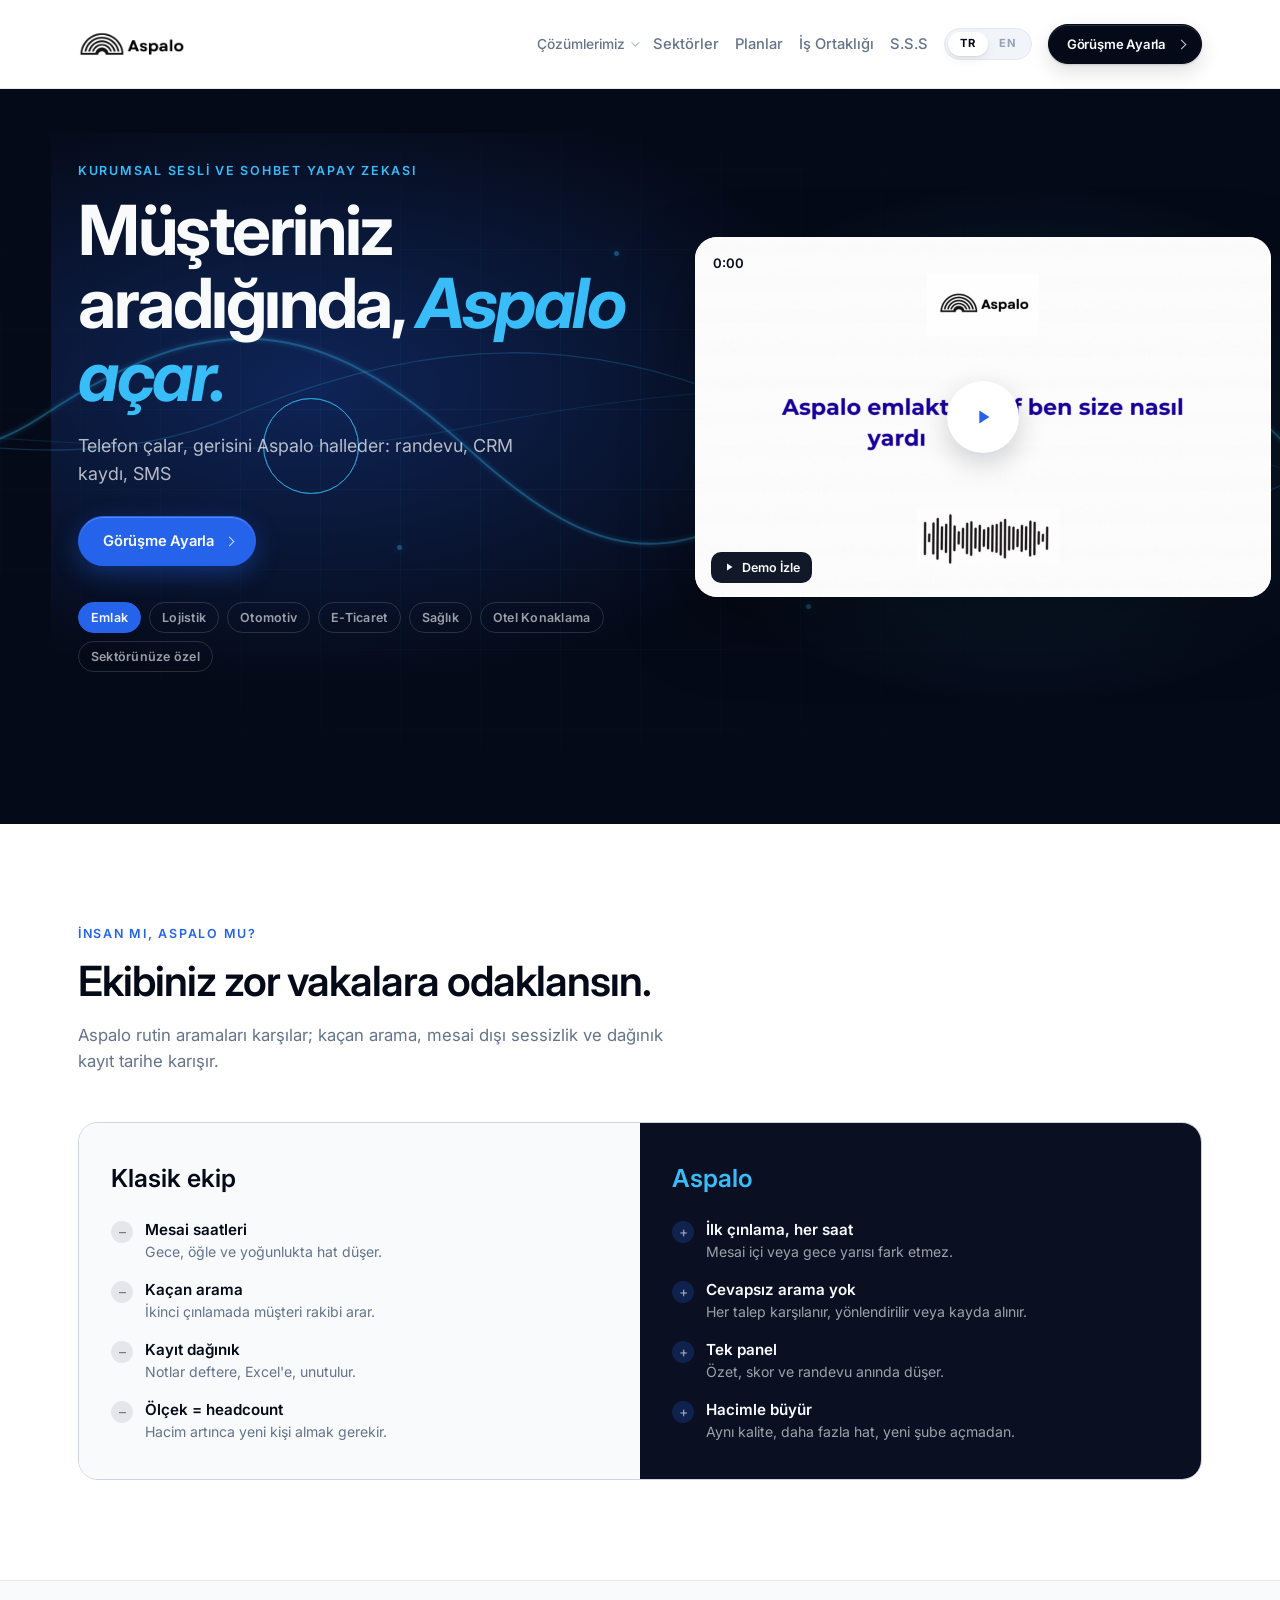
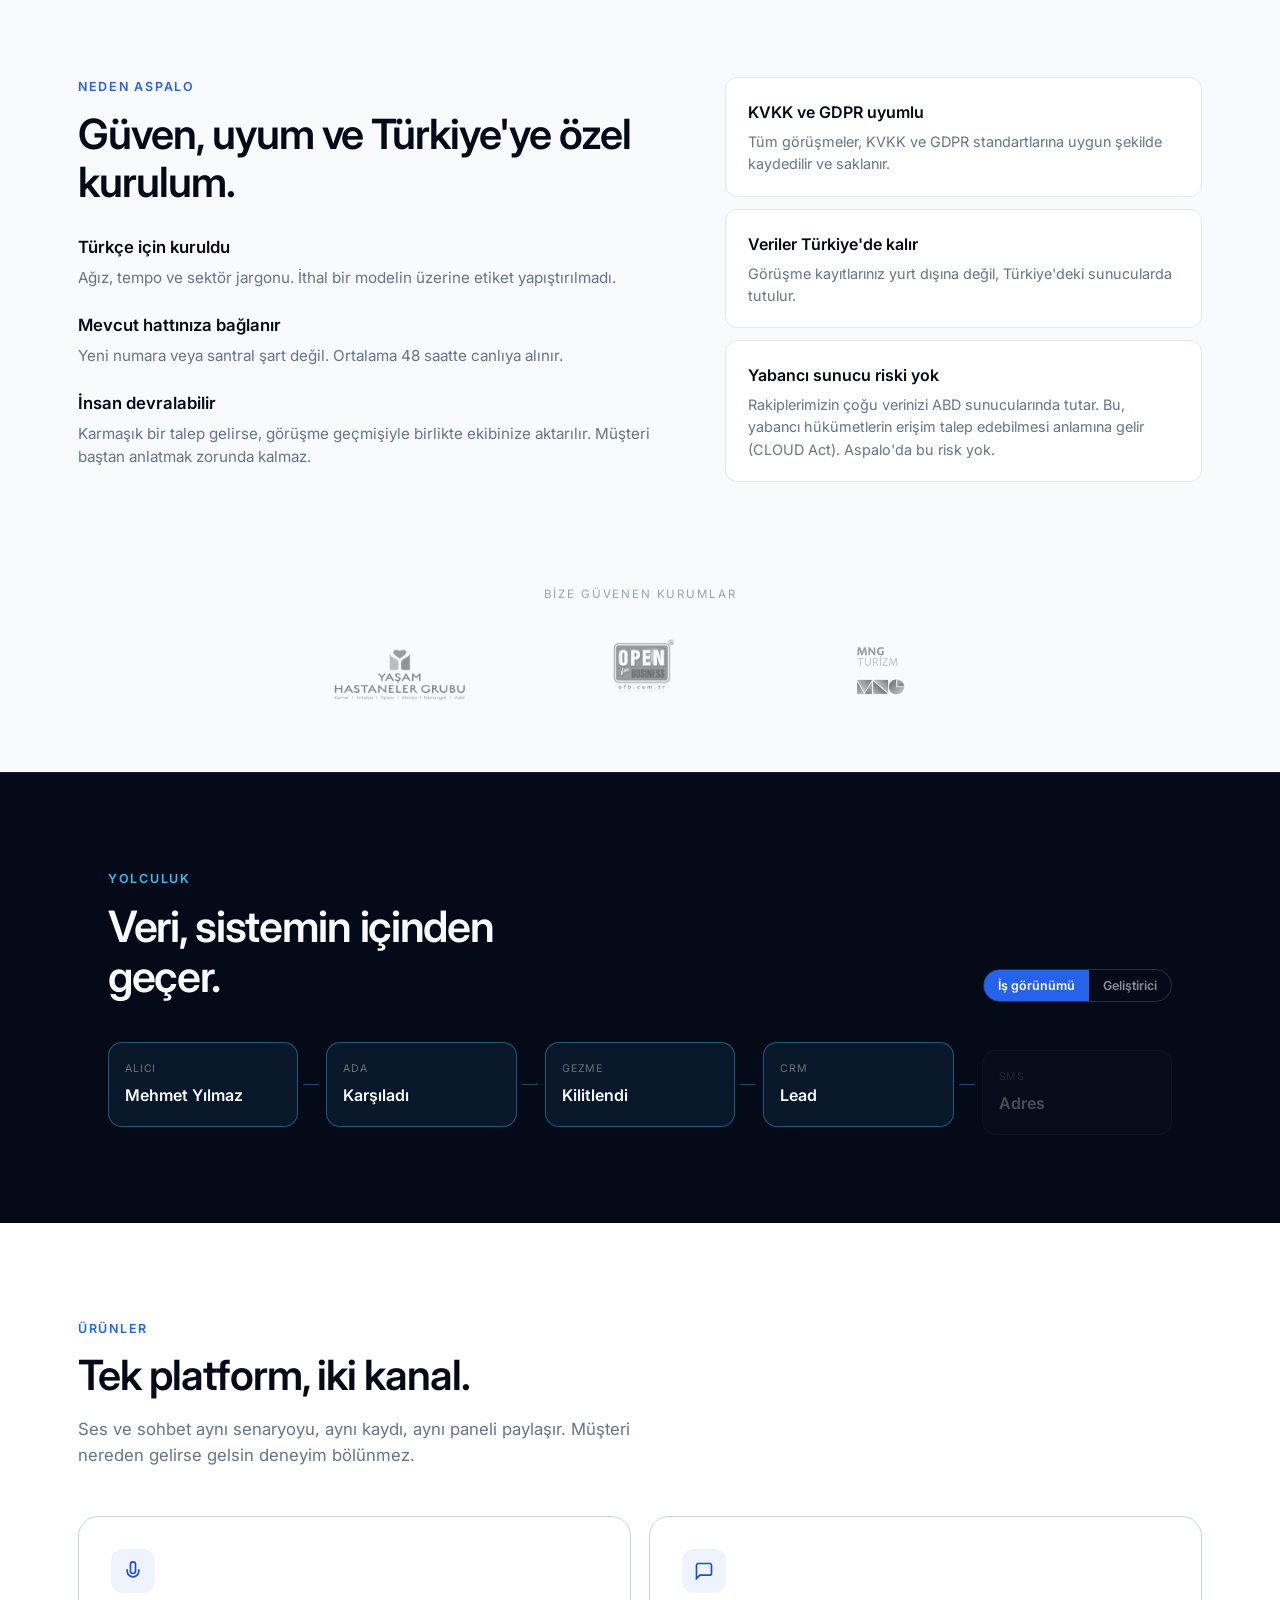
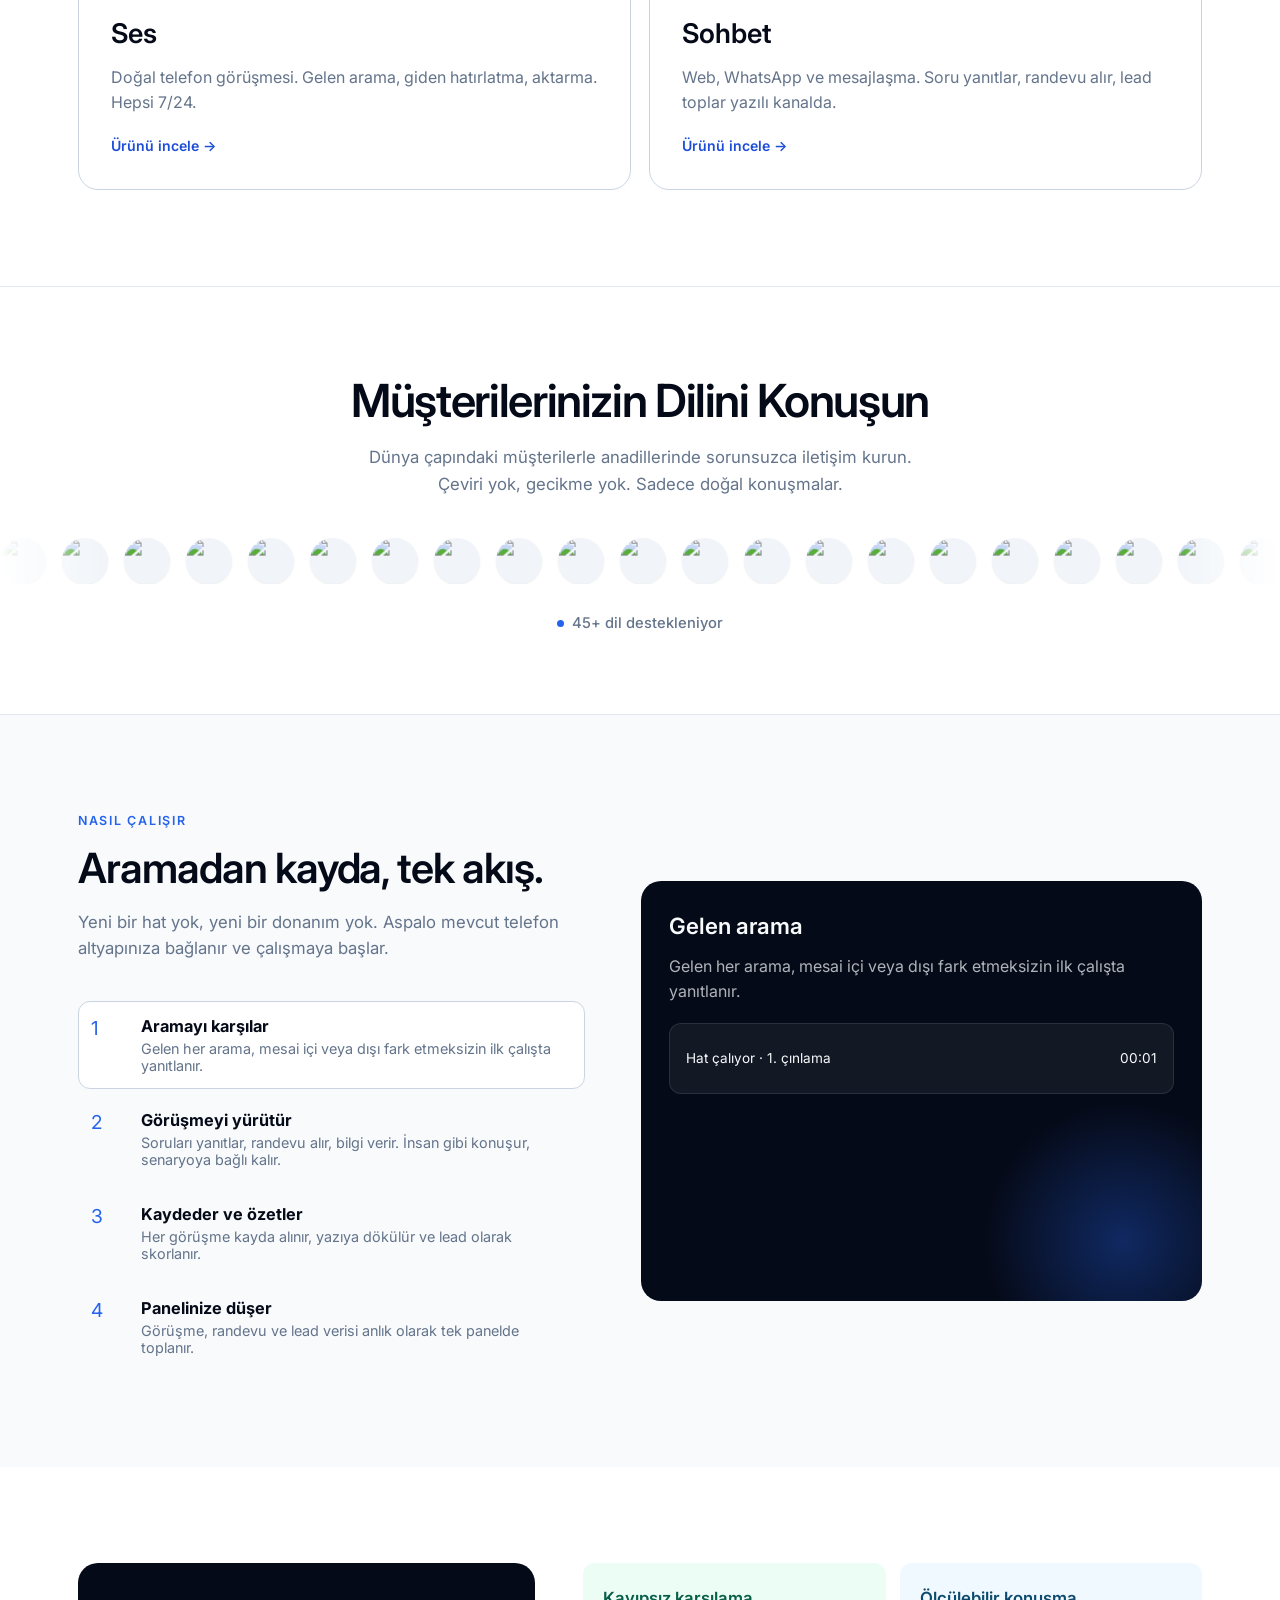
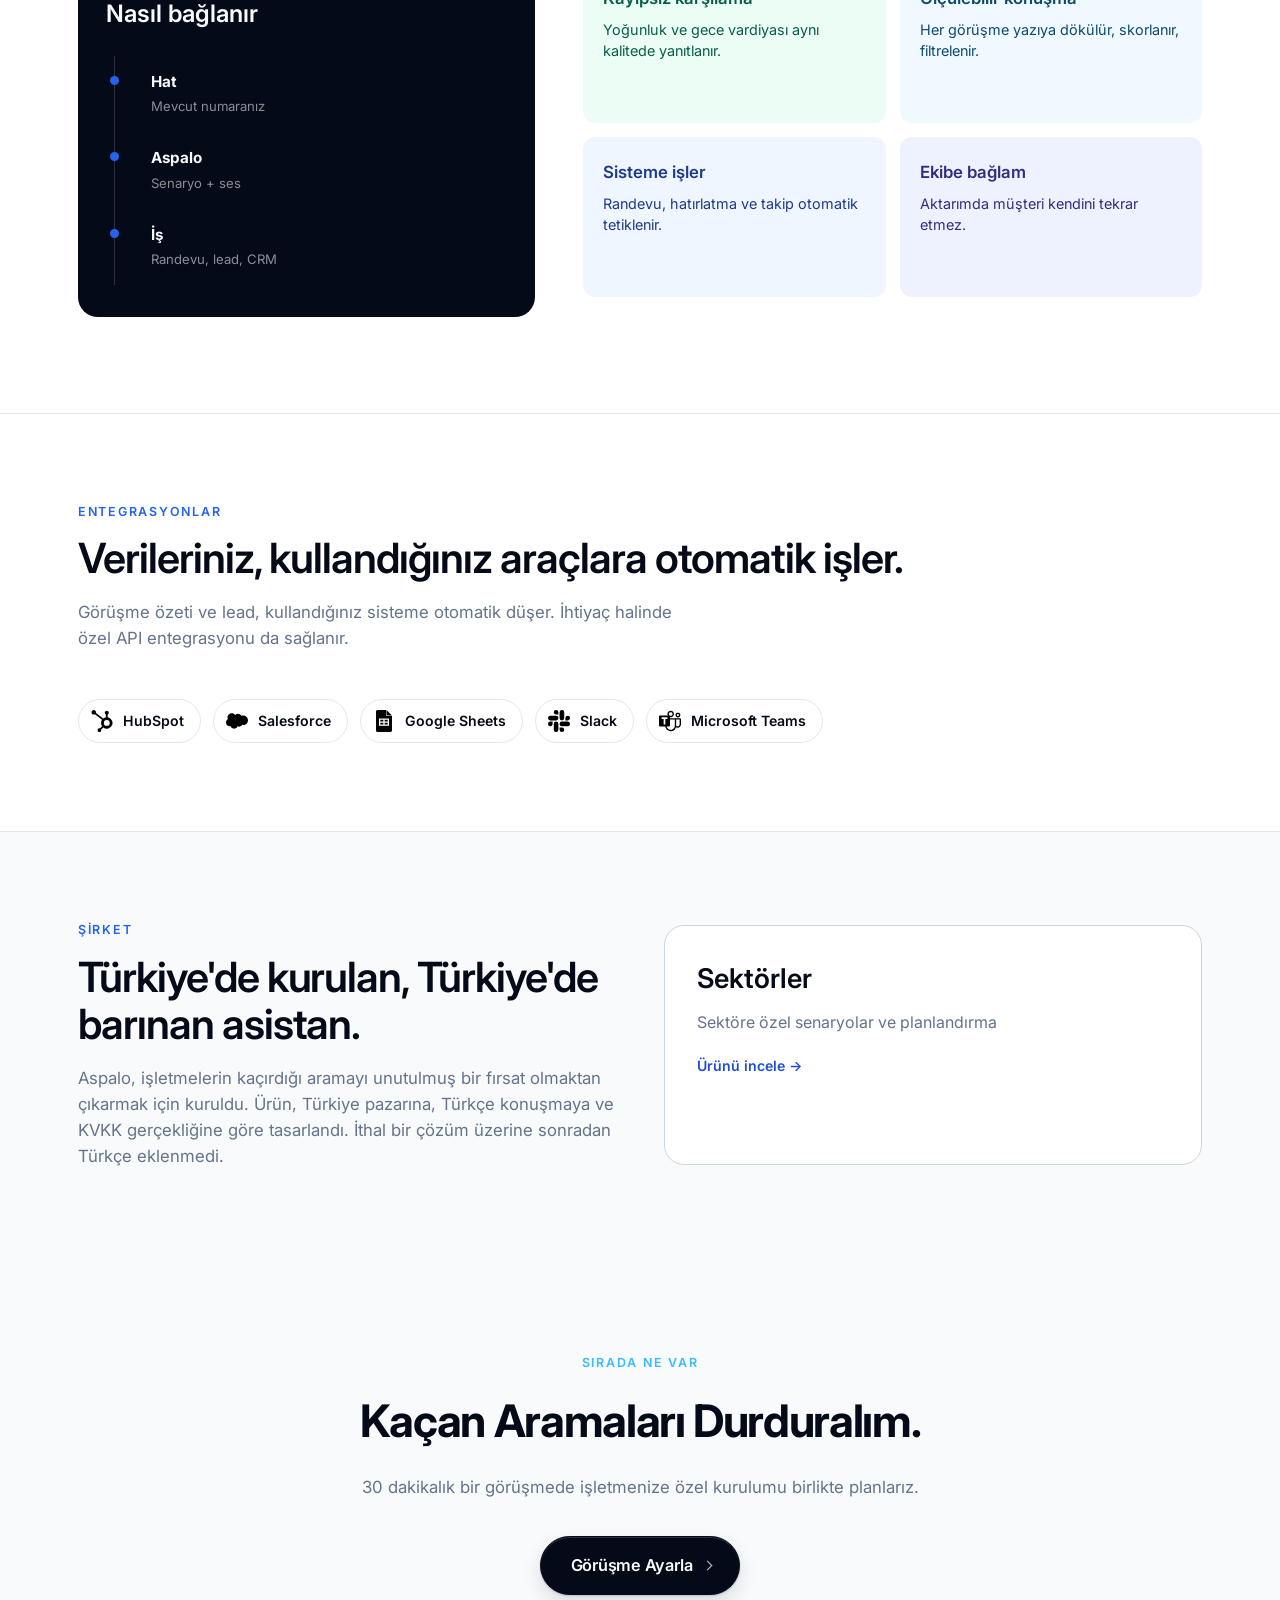
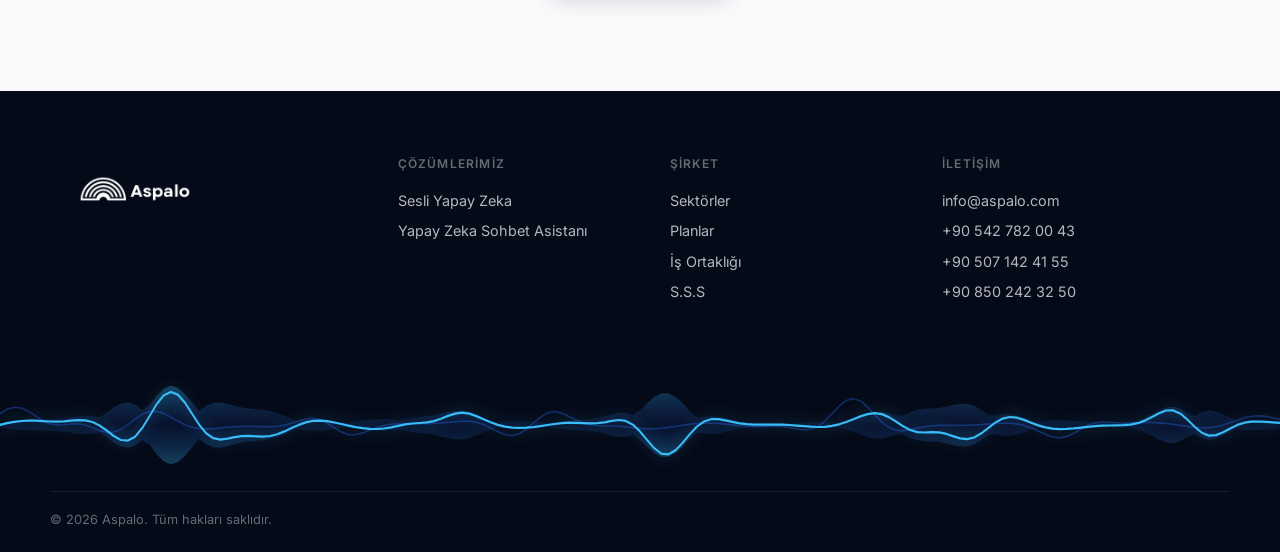
==== commit ee244979: "Drop circumflex A from Turkish copy and tighten the layout on phones and tablets. Headings and chips" ====
--- a/index.html
+++ b/index.html
@@ -6,7 +6,7 @@
     window.scrollTo(0, 0);
     </script>
     <meta charset="UTF-8">
-    <meta name="viewport" content="width=device-width, initial-scale=1.0">
+    <meta name="viewport" content="width=device-width, initial-scale=1.0, viewport-fit=cover">
     <title>Aspalo | Kurumsal Sesli ve Sohbet Yapay Zekası</title>
     <meta name="description" content="Aspalo, işletmenizin gelen aramalarını ve sohbetlerini 7/24 karşılayan yapay zeka asistanıdır. Veriler Türkiye'de kalır.">
     <meta name="google-site-verification" content="6UgWYDBV1gXdVULSXW21lrwCUzWpkBqR0yslk6e2N4I" />
@@ -21,13 +21,13 @@
     <link rel="preconnect" href="https://fonts.googleapis.com">
     <link rel="preconnect" href="https://fonts.gstatic.com" crossorigin>
     <link href="https://fonts.googleapis.com/css2?family=Inter:ital,wght@0,400;0,500;0,600;0,700;1,400;1,500;1,600;1,700&display=swap" rel="stylesheet">
-    <link rel="stylesheet" href="/styles.css?v=site39">
-    <link rel="stylesheet" href="/site.css?v=site50">
+    <link rel="stylesheet" href="/styles.css?v=site40">
+    <link rel="stylesheet" href="/site.css?v=site51">
 </head>
 <body data-nav="home" data-i18n-page="home">
     <noscript><iframe src="https://www.googletagmanager.com/ns.html?id=GTM-WDXZ6F59"
     height="0" width="0" style="display:none;visibility:hidden"></iframe></noscript>
-    <script src="/chrome.js?v=site12"></script>
+    <script src="/chrome.js?v=site13"></script>
 
     <main class="story" data-story>
         <header class="home-hero story-open">
@@ -369,11 +369,11 @@
     </section>
 
     <div data-site-footer></div>
-    <script src="/i18n.js?v=site48"></script>
+    <script src="/i18n.js?v=site49"></script>
     <script src="/script.js?v=site9"></script>
-    <script src="/site.js?v=site46"></script>
-    <script src="/story.js?v=site30"></script>
-    <script src="/widget.js?v=site9"></script>
+    <script src="/site.js?v=site47"></script>
+    <script src="/story.js?v=site31"></script>
+    <script src="/widget.js?v=site10"></script>
     <script>
       (function () {
         function forceTop() {
--- a/styles.css
+++ b/styles.css
@@ -52,7 +52,8 @@
 .container {
     max-width: var(--container);
     margin: 0 auto;
-    padding: 0 28px;
+    padding-left: max(28px, env(safe-area-inset-left, 0px));
+    padding-right: max(28px, env(safe-area-inset-right, 0px));
 }
 
 a { color: inherit; text-decoration: none; }
@@ -254,7 +255,20 @@
     .lang-switch-track::before { transition: none; }
 }
 
-.mobile-menu-btn { display: none; flex-direction: column; gap: 5px; background: none; border: none; cursor: pointer; padding: 8px; }
+.mobile-menu-btn {
+    display: none;
+    flex-direction: column;
+    justify-content: center;
+    align-items: center;
+    gap: 5px;
+    background: none;
+    border: none;
+    cursor: pointer;
+    width: 44px;
+    height: 44px;
+    padding: 0;
+    flex-shrink: 0;
+}
 .mobile-menu-btn span { width: 22px; height: 2px; background: var(--ink); }
 .mobile-nav { display: none; }
 
@@ -811,11 +825,16 @@
 
 /* Responsive base ---------------------------------------------------------- */
 @media (max-width: 700px) {
-    .container { padding: 0 16px; }
+    .container {
+        padding-left: max(16px, env(safe-area-inset-left, 0px));
+        padding-right: max(16px, env(safe-area-inset-right, 0px));
+    }
     .navbar .logo-img { height: 44px; }
     .nav-container { height: 68px; }
     .section-title { font-size: clamp(1.55rem, 7vw, 2.1rem); }
     .btn-large { width: 100%; }
+    .pricing-table-wrap { -webkit-overflow-scrolling: touch; }
+    .pricing-table th, .pricing-table td { padding: 12px 14px; }
 }
 
 @media (max-width: 640px) {
--- a/site.css
+++ b/site.css
@@ -12,8 +12,14 @@
     --ease: cubic-bezier(0.22, 1, 0.36, 1);
 }
 
-.container { max-width: var(--container); }
+.container {
+    max-width: var(--container);
+    padding-left: max(28px, env(safe-area-inset-left, 0px));
+    padding-right: max(28px, env(safe-area-inset-right, 0px));
+}
 html, body { overflow-x: hidden; }
+body { overflow-wrap: break-word; }
+img, video { max-width: 100%; height: auto; }
 
 .vapi-btn,
 [data-open-live-demo],
@@ -793,6 +799,7 @@
     flex-wrap: wrap;
     gap: 8px;
     margin-top: 8px;
+    max-width: 100%;
 }
 .story-ind {
     font-family: var(--font-sans);
@@ -1969,6 +1976,9 @@
     flex-wrap: wrap;
     gap: 8px;
     margin-top: 28px;
+    max-width: 100%;
+    position: relative;
+    z-index: 2;
 }
 .sector-chip {
     font-family: var(--font-sans);
@@ -2276,7 +2286,7 @@
     .navbar.open .mobile-nav { display: flex; }
 }
 
-@media (max-width: 980px) {
+@media (max-width: 1100px) {
     .home-hero-grid,
     .story-open-grid,
     .sector-hero-grid,
@@ -2321,22 +2331,46 @@
     .home-dash-layout, .home-ind-grid { grid-template-columns: 1fr 1fr; }
 }
 @media (max-width: 700px) {
+    .container {
+        padding-left: max(16px, env(safe-area-inset-left, 0px));
+        padding-right: max(16px, env(safe-area-inset-right, 0px));
+    }
     .channel-grid, .use-grid, .benefit-grid, .cap-grid, .footer-grid, .home-ind-grid, .home-dash-layout,
     .partner-hero-grid, .partner-apply-grid, .partner-who-grid,
     .partner-highlights, .partner-steps, .partner-stats, .partner-ben-grid { grid-template-columns: 1fr; }
     .compare-col { padding: 26px 20px; }
     .product-hero, .sector-page-hero { padding: 40px 0 36px; }
     .home-hero { padding: 28px 0 36px; }
-    .home-hero-title { font-size: clamp(1.85rem, 8.2vw, 2.35rem); }
+    .home-hero-title { font-size: clamp(1.75rem, 8vw, 2.25rem); }
+    .product-hero h1,
+    .partner-hero h1,
+    .sector-page-hero h1 { max-width: none; }
     .story-open-line { font-size: 1rem; max-width: none; margin-bottom: 20px; }
     .home-hero-actions { margin-bottom: 20px; }
-    .home-hero-actions .btn { width: 100%; }
-    .story-industries { gap: 6px; }
-    .story-ind { padding: 6px 10px; font-size: 0.74rem; }
-    .sector-chip { padding: 7px 12px; font-size: 0.8rem; }
-    .sector-page-hero h1 { max-width: none; }
+    .home-hero-actions .btn,
+    .product-hero-actions .btn,
+    .partner-hero-actions .btn { width: 100%; }
+    .story-industries,
+    .sector-switcher { gap: 8px; }
+    .story-ind,
+    .sector-chip {
+        padding: 8px 12px;
+        font-size: 0.78rem;
+        min-height: 40px;
+        max-width: 100%;
+    }
     .navbar .logo-img { height: 44px; }
     .nav-container { height: 68px; }
+    .plan-card { padding: 26px 20px 22px; }
+    .plan-card-desc { min-height: 0; }
+    .plan-card-cta { width: 100%; }
+    .hero-demo-card {
+        aspect-ratio: 16 / 10;
+        min-height: 210px;
+    }
+    .partner-form input,
+    .partner-form select,
+    .partner-form textarea { font-size: 16px; }
     .compare-section, .trust-plus, .cap-section, .use-section, .sector-story { padding: 56px 0; }
     .final-cta { padding: 64px 0; }
     .hero-demo-watch { left: 12px; bottom: 12px; }
@@ -2364,3 +2398,14 @@
     .langs-flags li { width: 38px; height: 38px; }
     .langs-track { animation-duration: 32s; }
 }
+@media (max-width: 430px) {
+    .home-hero-title { font-size: clamp(1.6rem, 8.6vw, 2rem); }
+    .product-hero h1,
+    .sector-page-hero h1 { font-size: clamp(1.7rem, 8vw, 2.2rem); }
+    .story-ind, .sector-chip { padding: 8px 11px; font-size: 0.74rem; }
+    .hero-demo-card { min-height: 188px; border-radius: 14px; }
+    .hero-demo-play-circle { width: 54px; height: 54px; }
+    .plan-card-name { font-size: 1.35rem; }
+    .plan-card-price { font-size: 1.7rem; }
+    .final-cta-title { font-size: clamp(1.55rem, 8vw, 2rem); }
+}
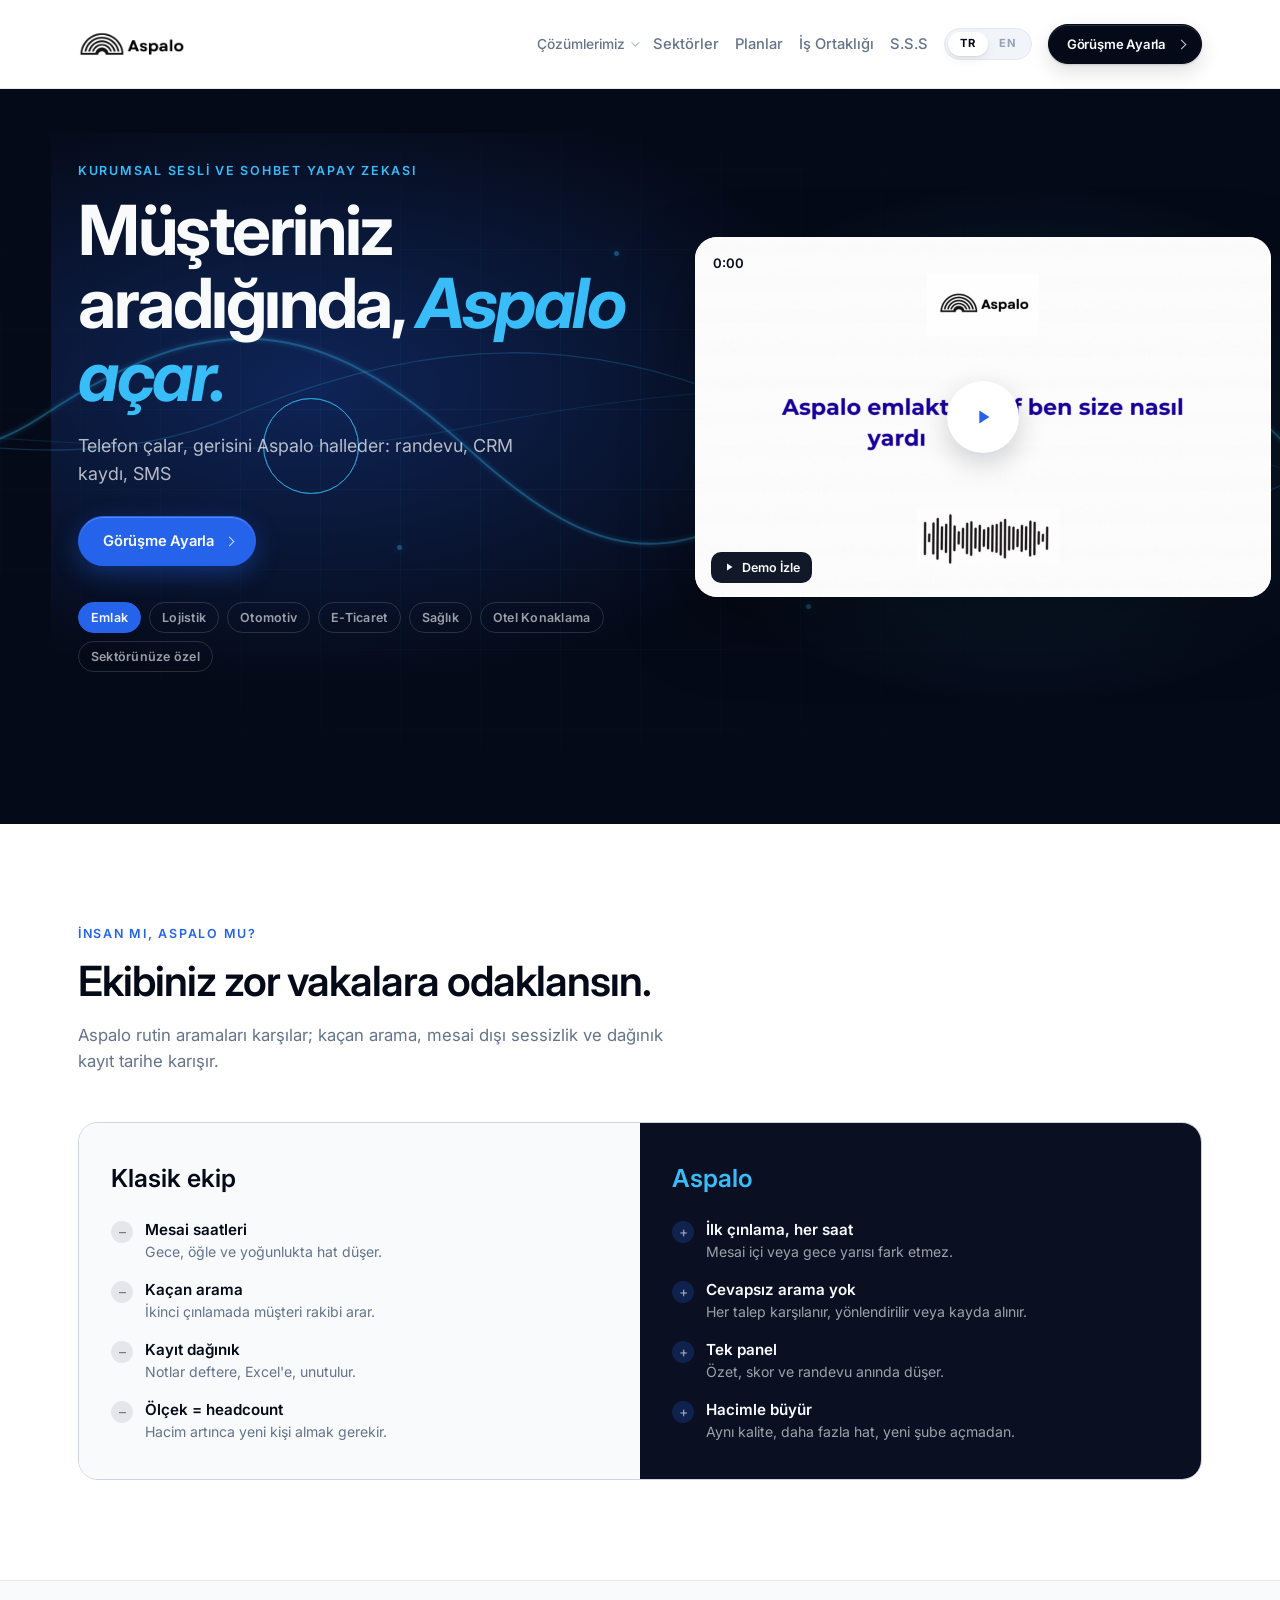
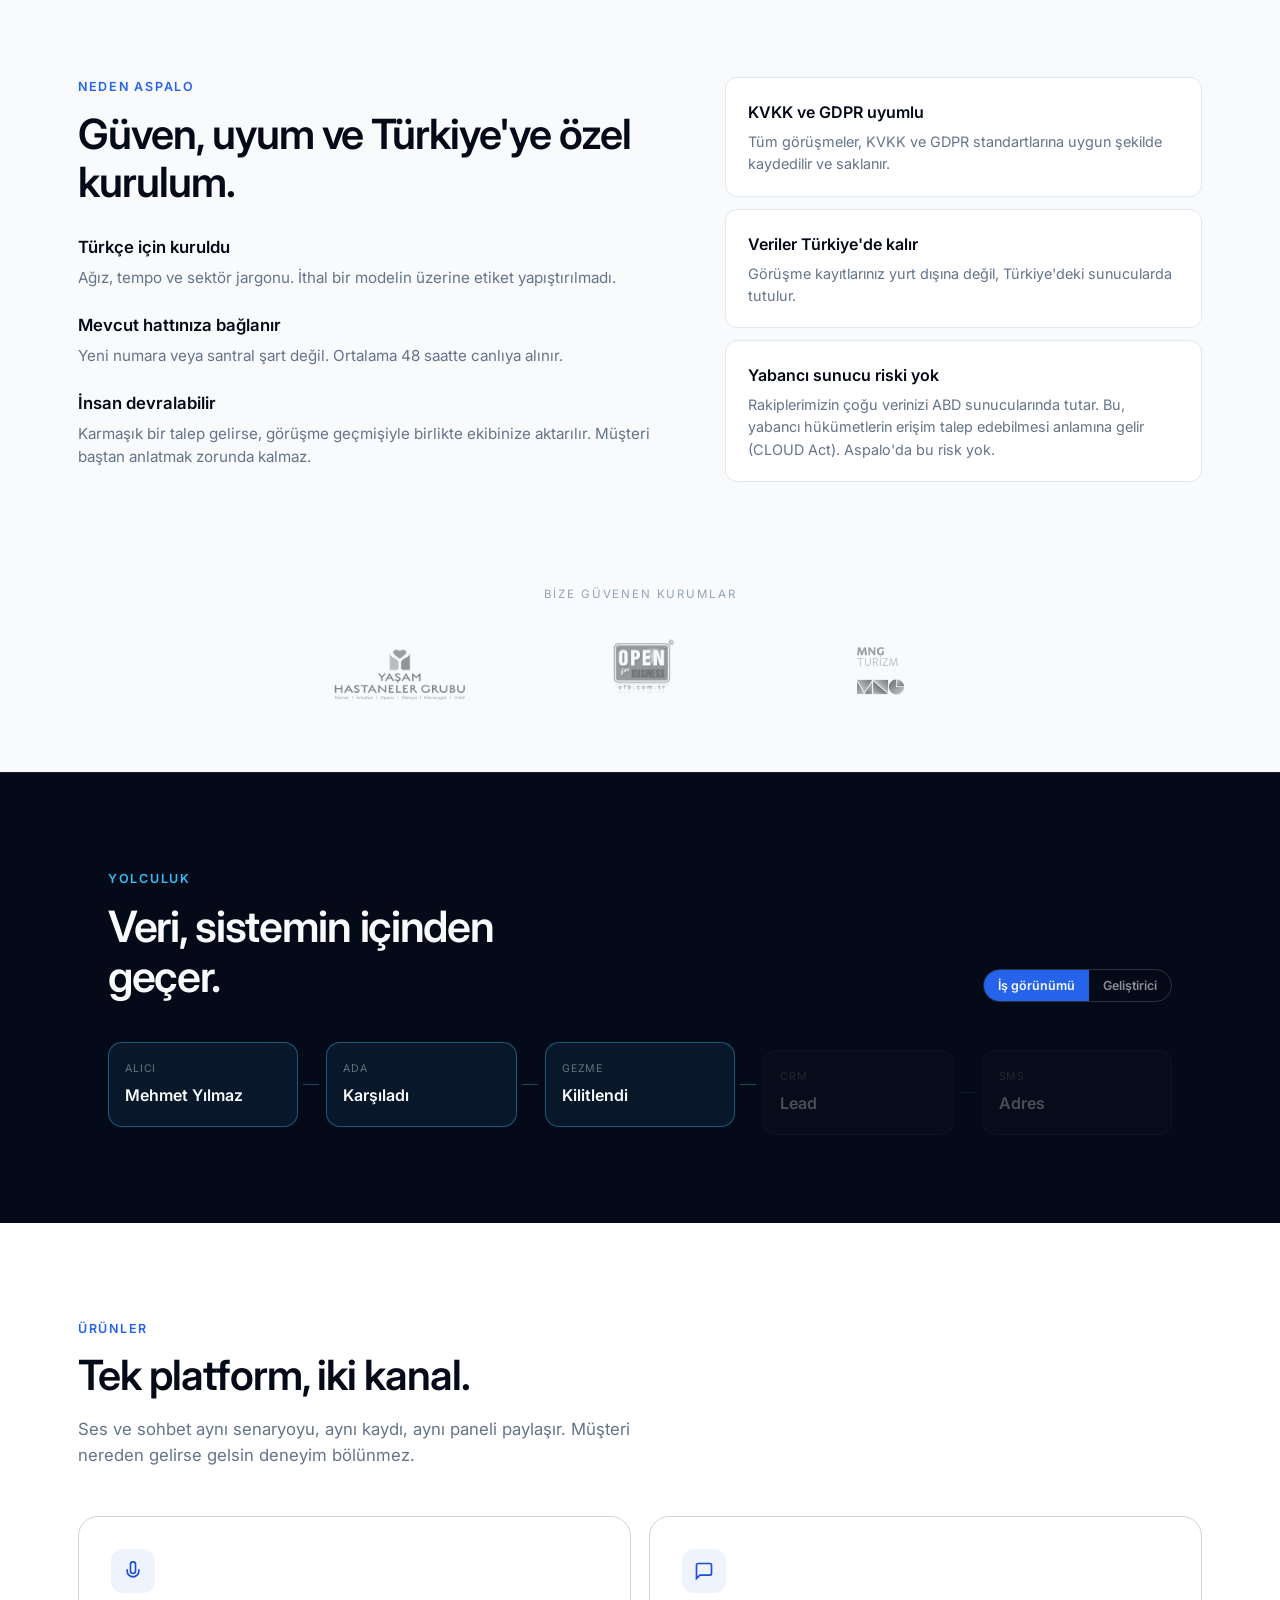
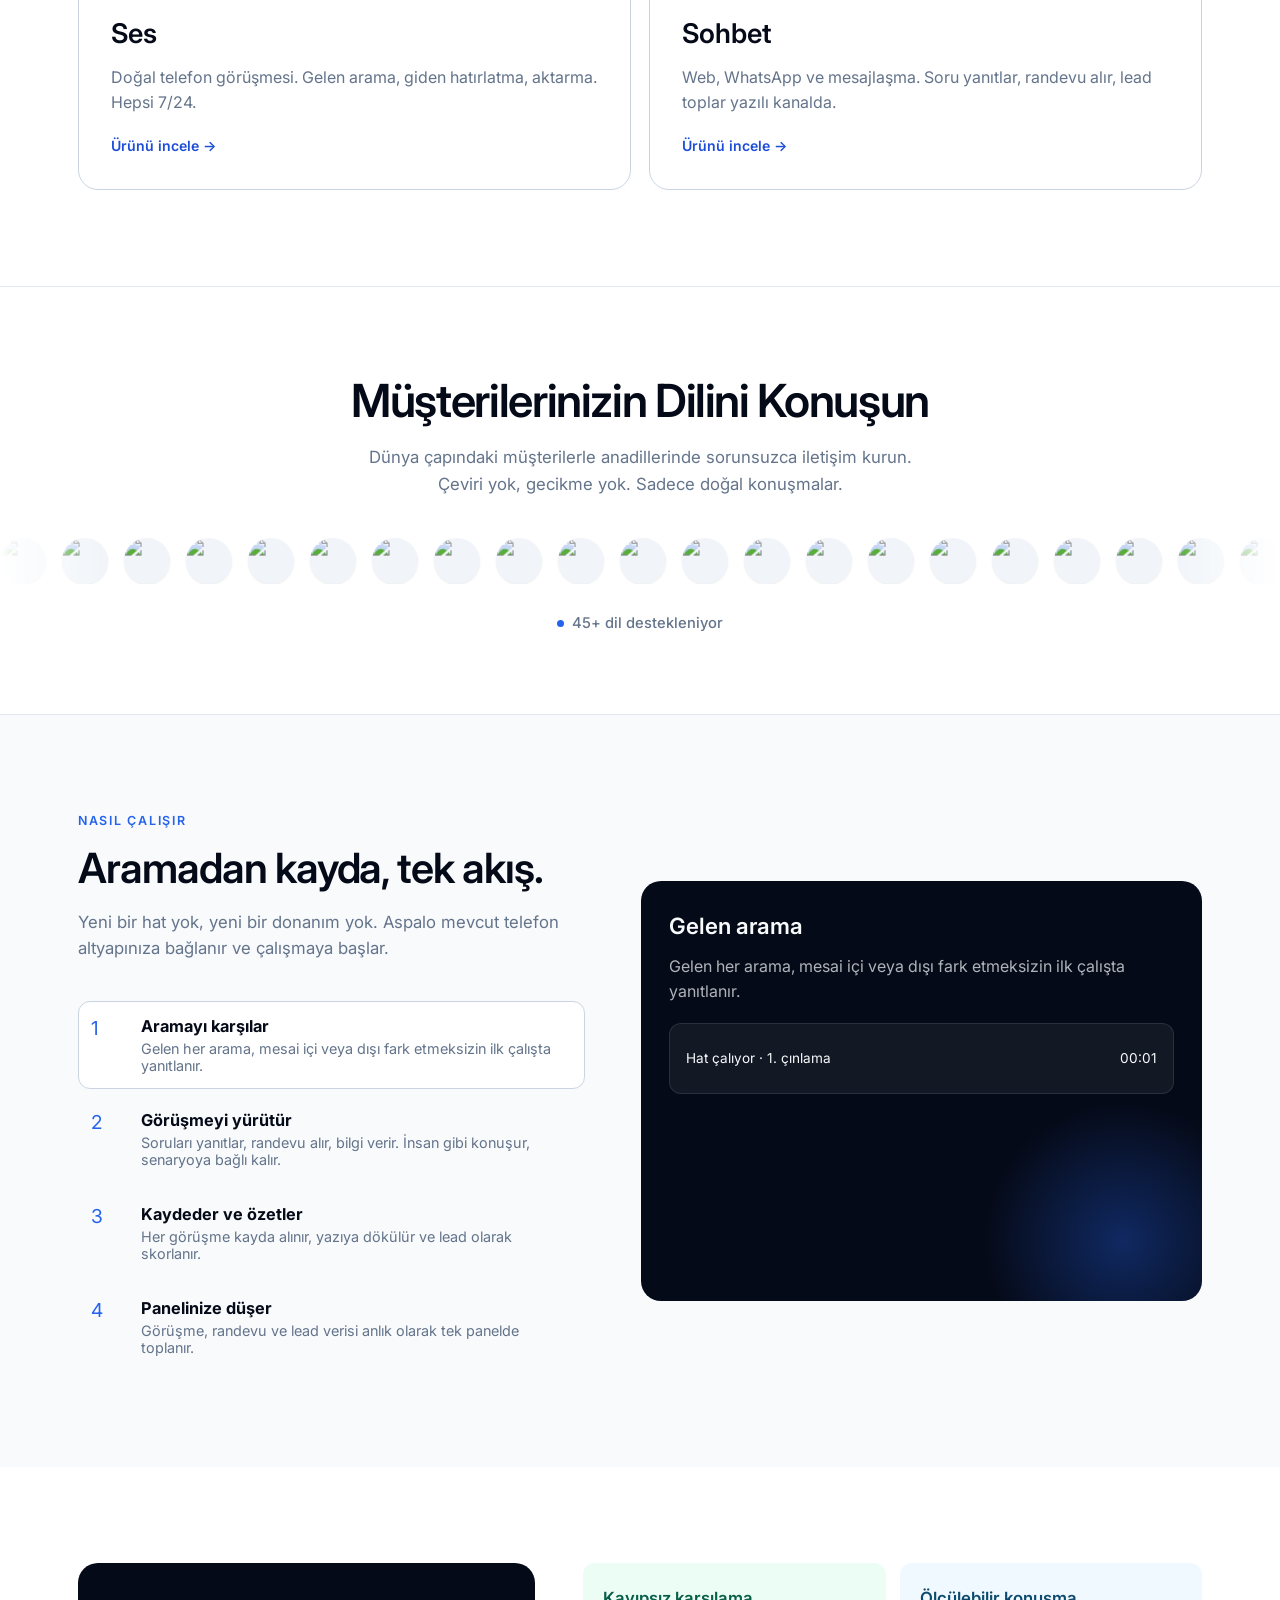
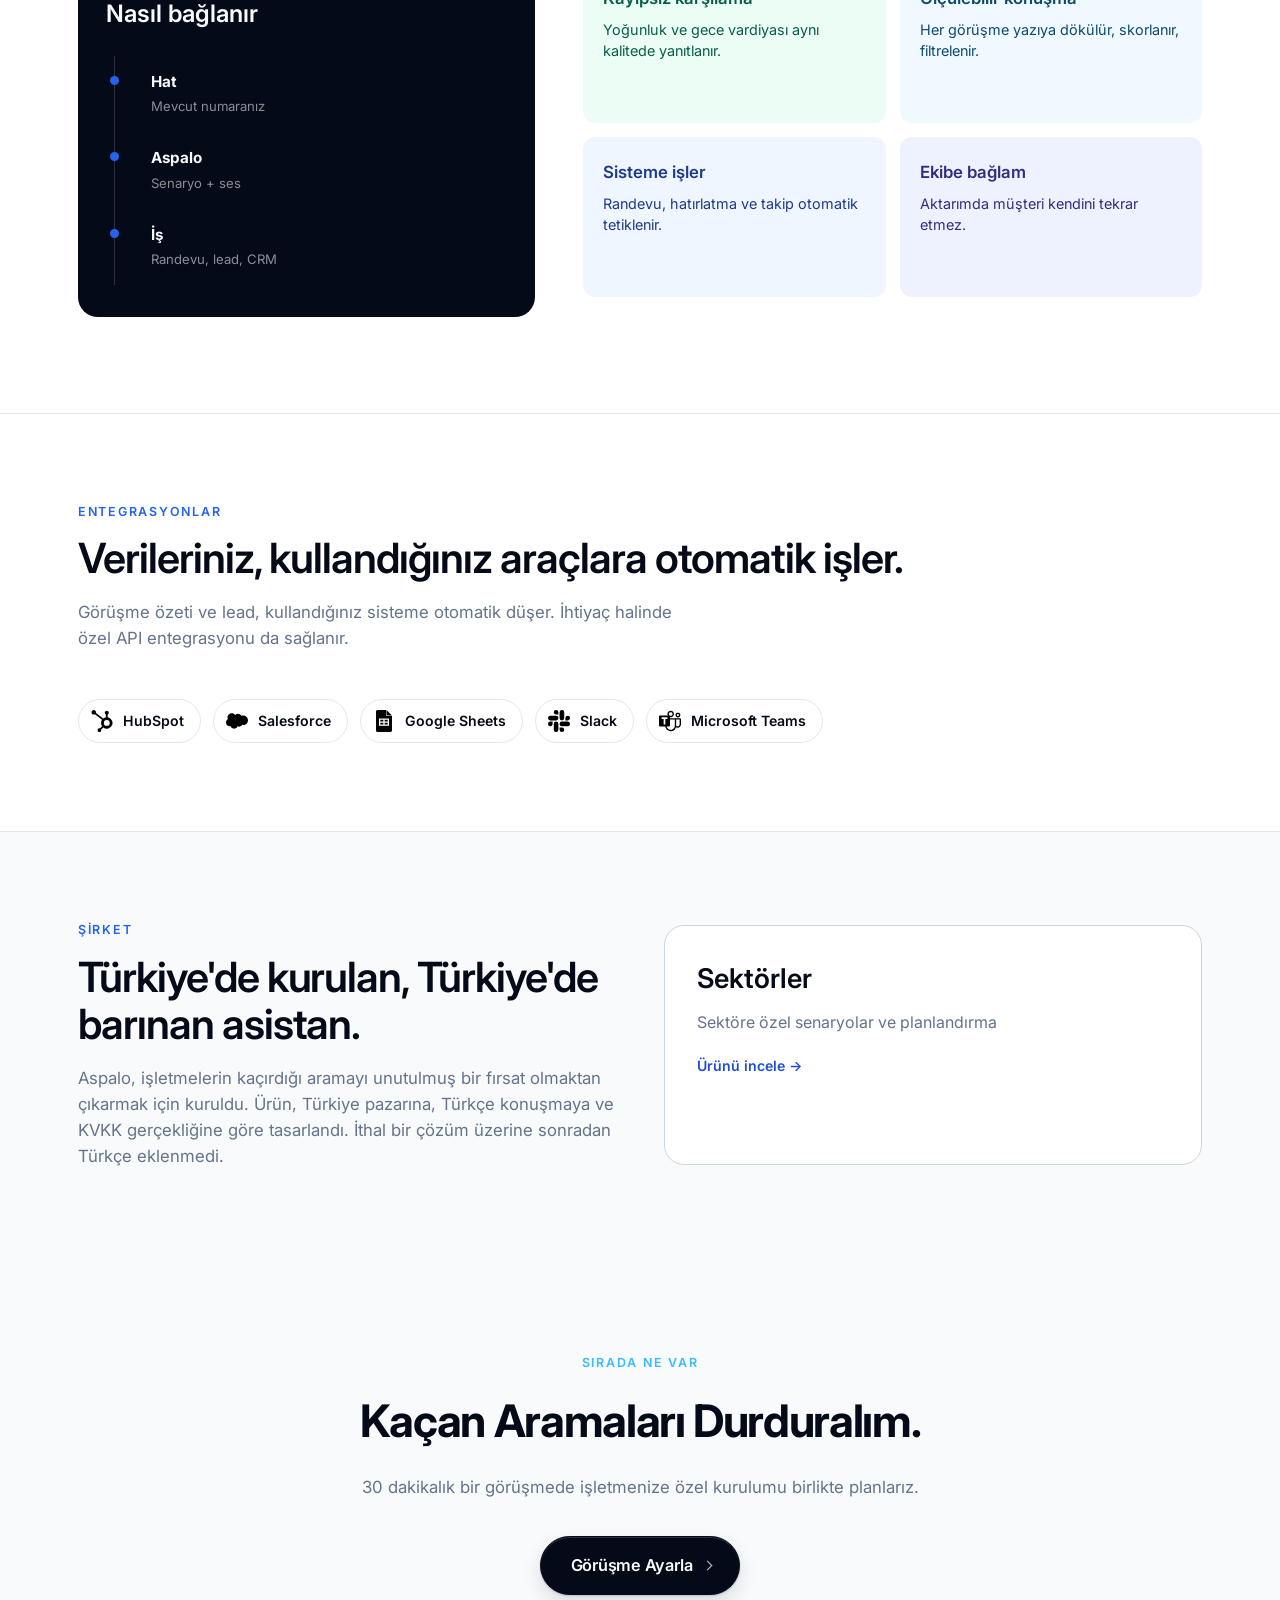
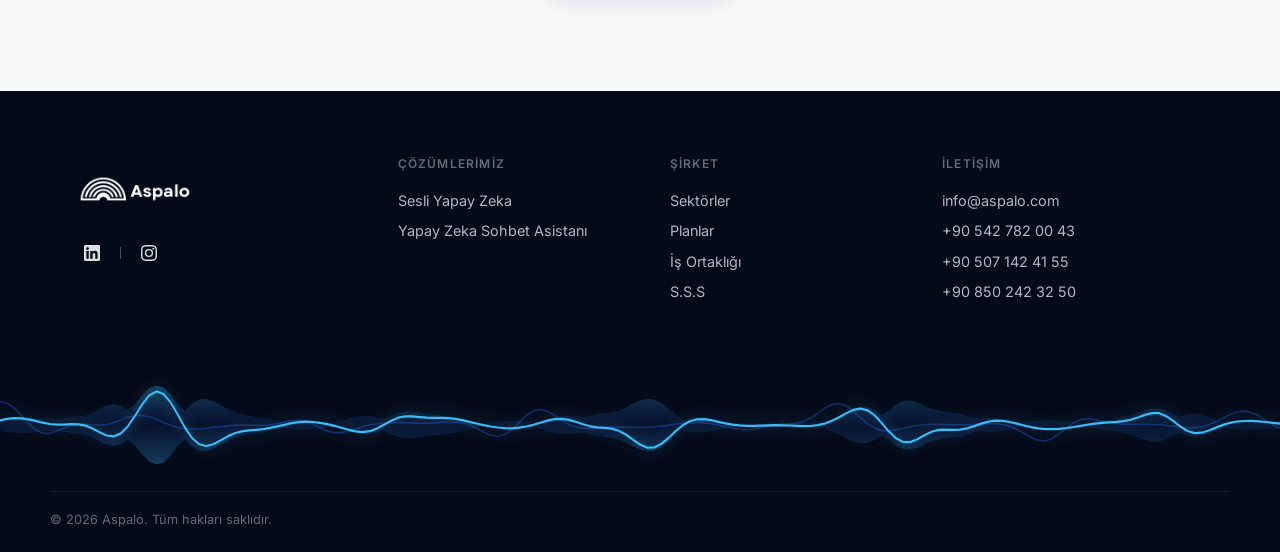
==== commit 69085616: "Add LinkedIn and Instagram under the footer logo. Visitors can reach Aspalo's social profiles from t" ====
--- a/index.html
+++ b/index.html
@@ -22,12 +22,12 @@
     <link rel="preconnect" href="https://fonts.gstatic.com" crossorigin>
     <link href="https://fonts.googleapis.com/css2?family=Inter:ital,wght@0,400;0,500;0,600;0,700;1,400;1,500;1,600;1,700&display=swap" rel="stylesheet">
     <link rel="stylesheet" href="/styles.css?v=site40">
-    <link rel="stylesheet" href="/site.css?v=site51">
+    <link rel="stylesheet" href="/site.css?v=site53">
 </head>
 <body data-nav="home" data-i18n-page="home">
     <noscript><iframe src="https://www.googletagmanager.com/ns.html?id=GTM-WDXZ6F59"
     height="0" width="0" style="display:none;visibility:hidden"></iframe></noscript>
-    <script src="/chrome.js?v=site13"></script>
+    <script src="/chrome.js?v=site15"></script>
 
     <main class="story" data-story>
         <header class="home-hero story-open">
@@ -369,7 +369,7 @@
     </section>
 
     <div data-site-footer></div>
-    <script src="/i18n.js?v=site49"></script>
+    <script src="/i18n.js?v=site50"></script>
     <script src="/script.js?v=site9"></script>
     <script src="/site.js?v=site47"></script>
     <script src="/story.js?v=site31"></script>
--- a/site.css
+++ b/site.css
@@ -2108,11 +2108,44 @@
     stroke-width: 2.2;
     filter: drop-shadow(0 0 8px rgba(56, 189, 248, 0.5));
 }
+.footer-brand {
+    display: flex;
+    flex-direction: column;
+    align-items: flex-start;
+    gap: 16px;
+}
 .footer-base {
     border-top: 1px solid rgba(248, 250, 252, 0.08);
     padding: 18px 0 22px;
     font-size: 0.8rem;
     color: rgba(248, 250, 252, 0.4);
+}
+.footer-social {
+    display: inline-flex;
+    align-items: center;
+    gap: 14px;
+}
+.footer-social-sep {
+    width: 1px;
+    height: 12px;
+    background: rgba(248, 250, 252, 0.28);
+}
+.footer-social-link {
+    display: grid;
+    place-items: center;
+    width: 28px;
+    height: 28px;
+    color: rgba(248, 250, 252, 0.88);
+    transition: color 0.2s ease, transform 0.2s ease;
+}
+.footer-social-link:hover,
+.footer-social-link:focus-visible {
+    color: #F8FAFC;
+    transform: translateY(-1px);
+}
+.footer-social-link:focus-visible {
+    outline: 2px solid #38BDF8;
+    outline-offset: 3px;
 }
 
 /* Section helpers -------------------------------------------------------- */
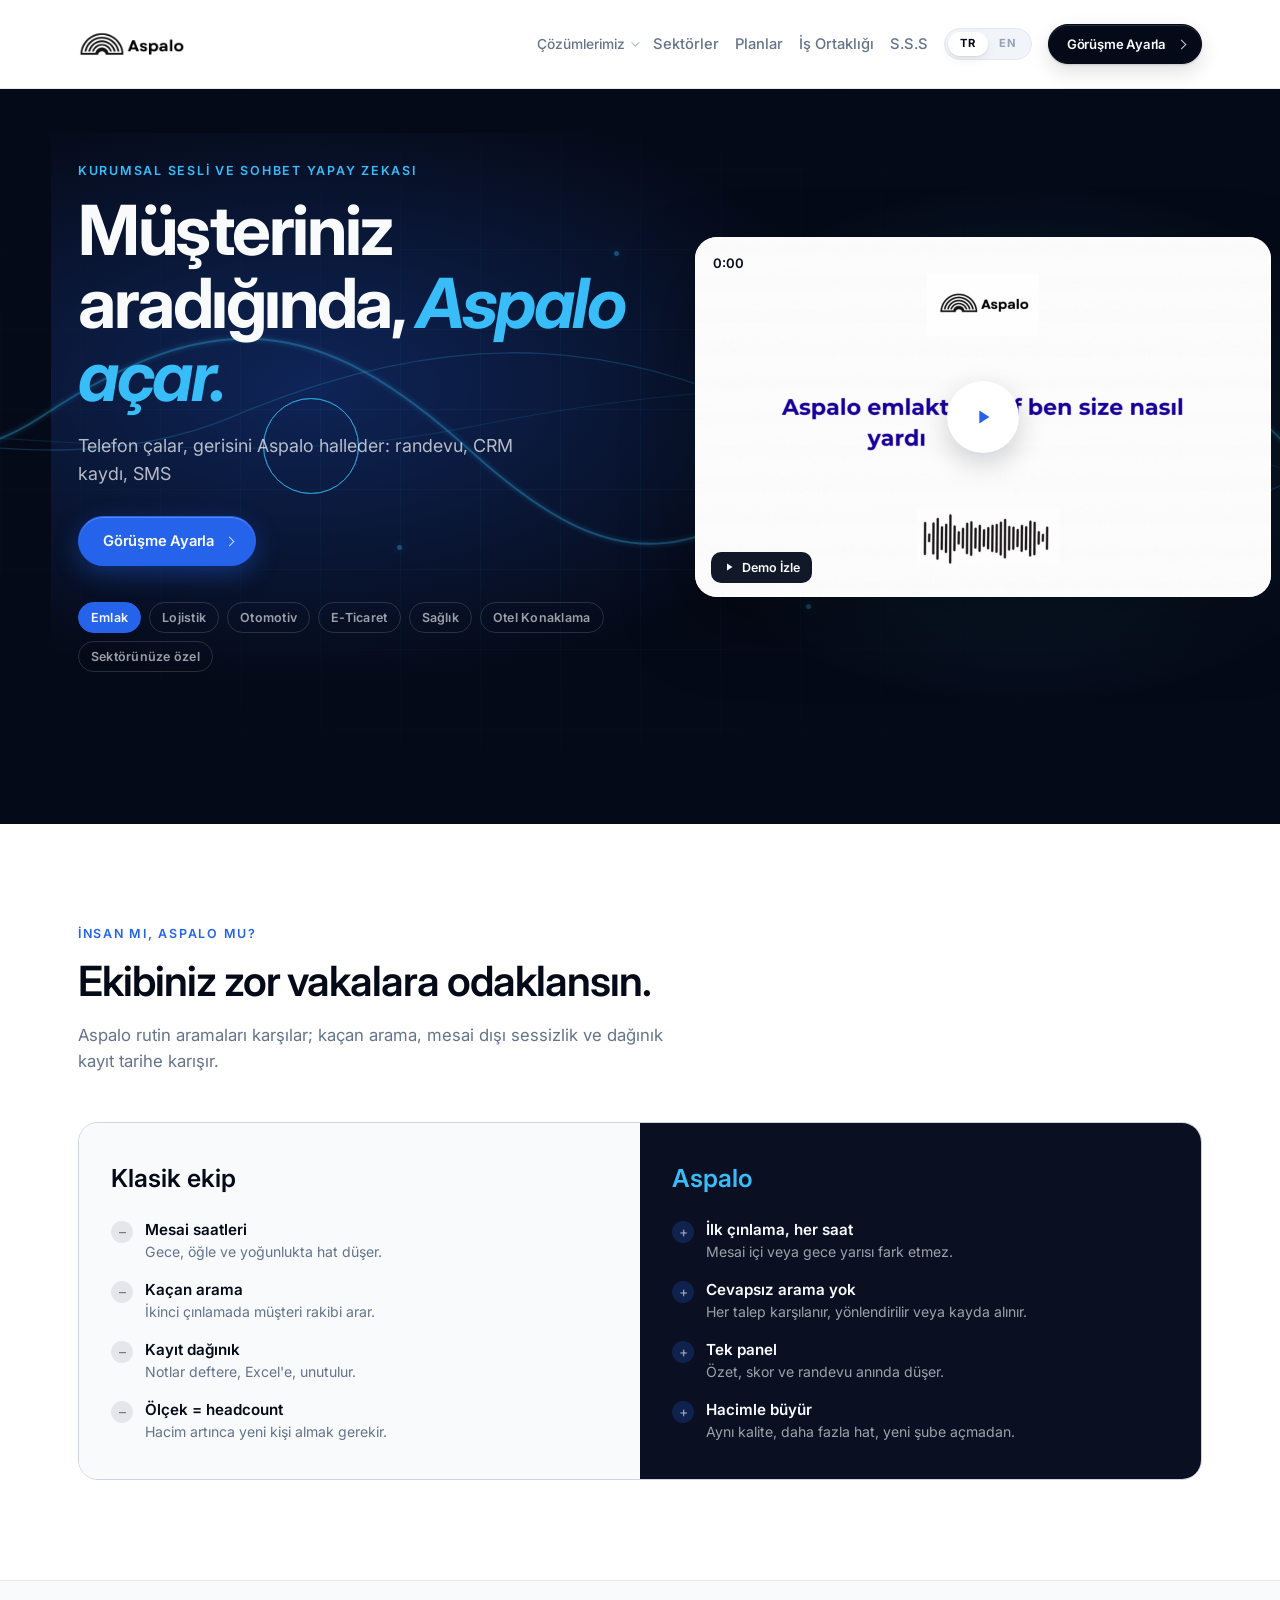
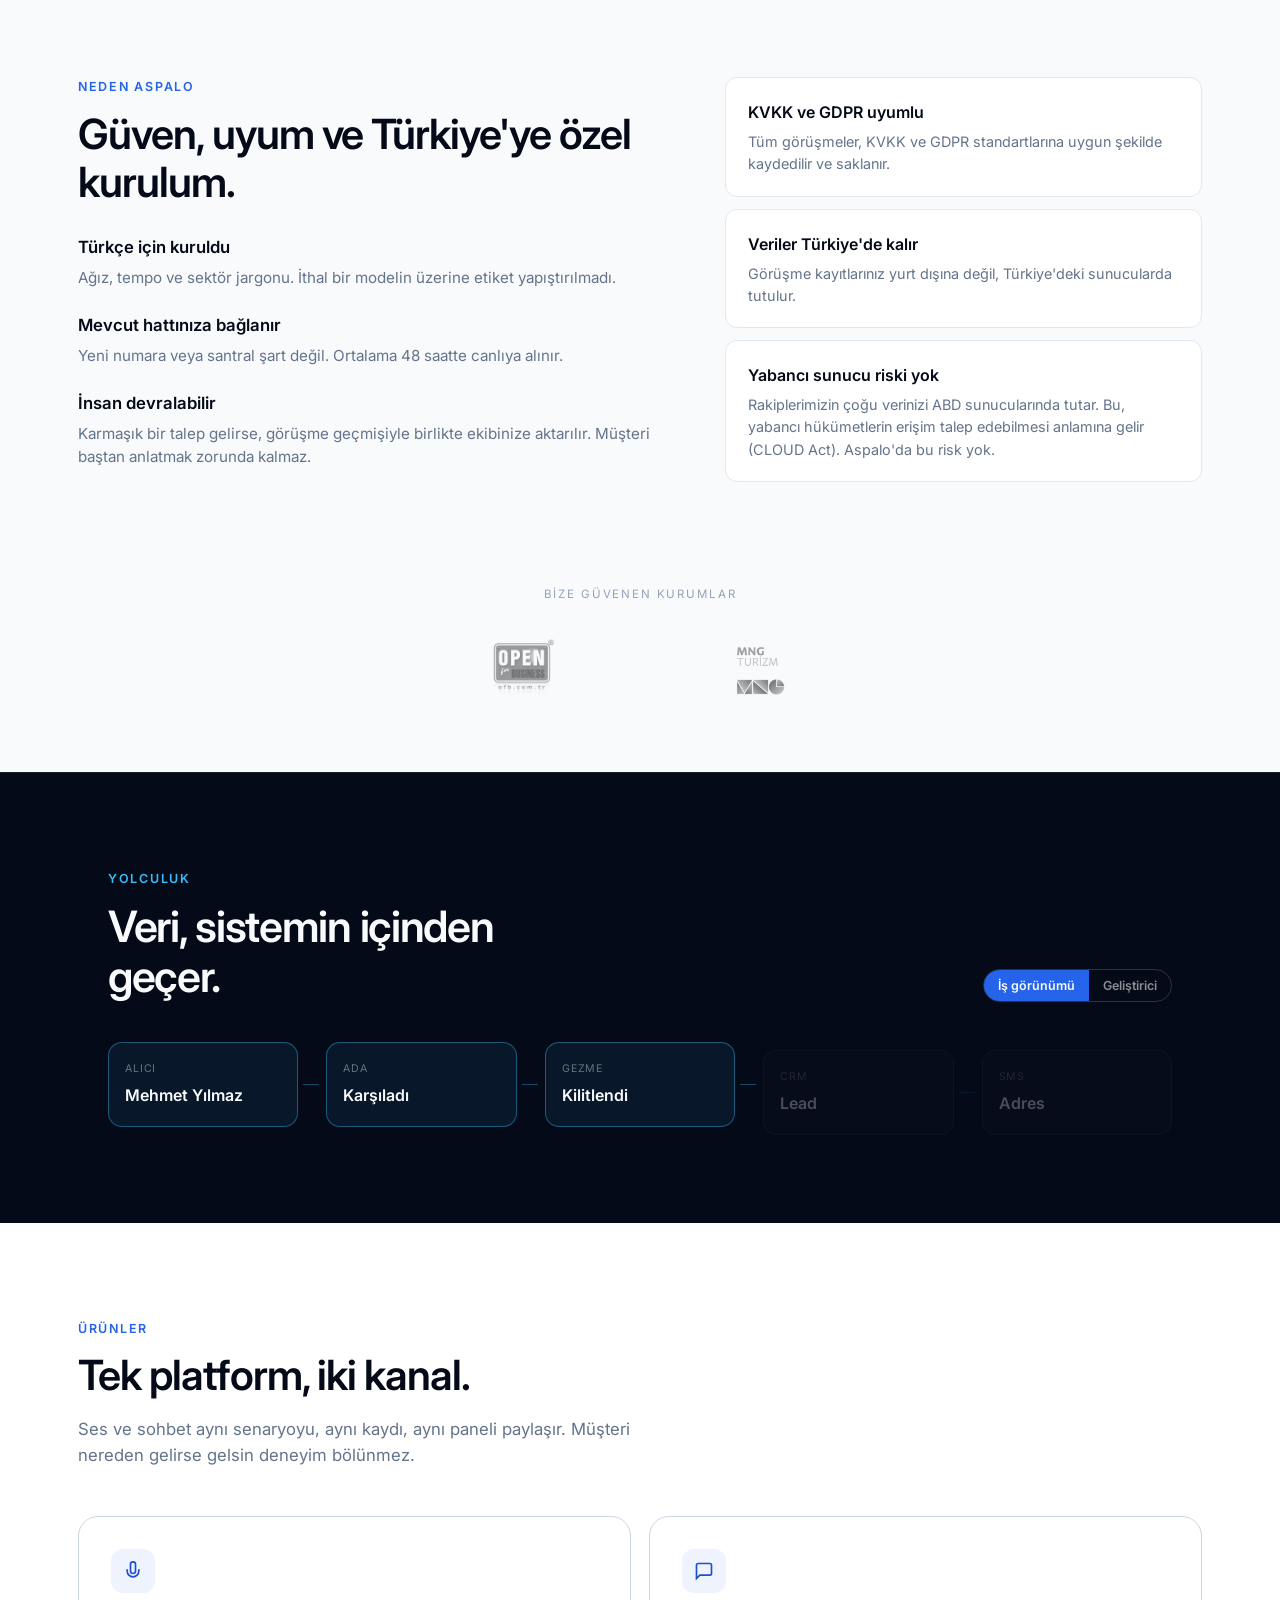
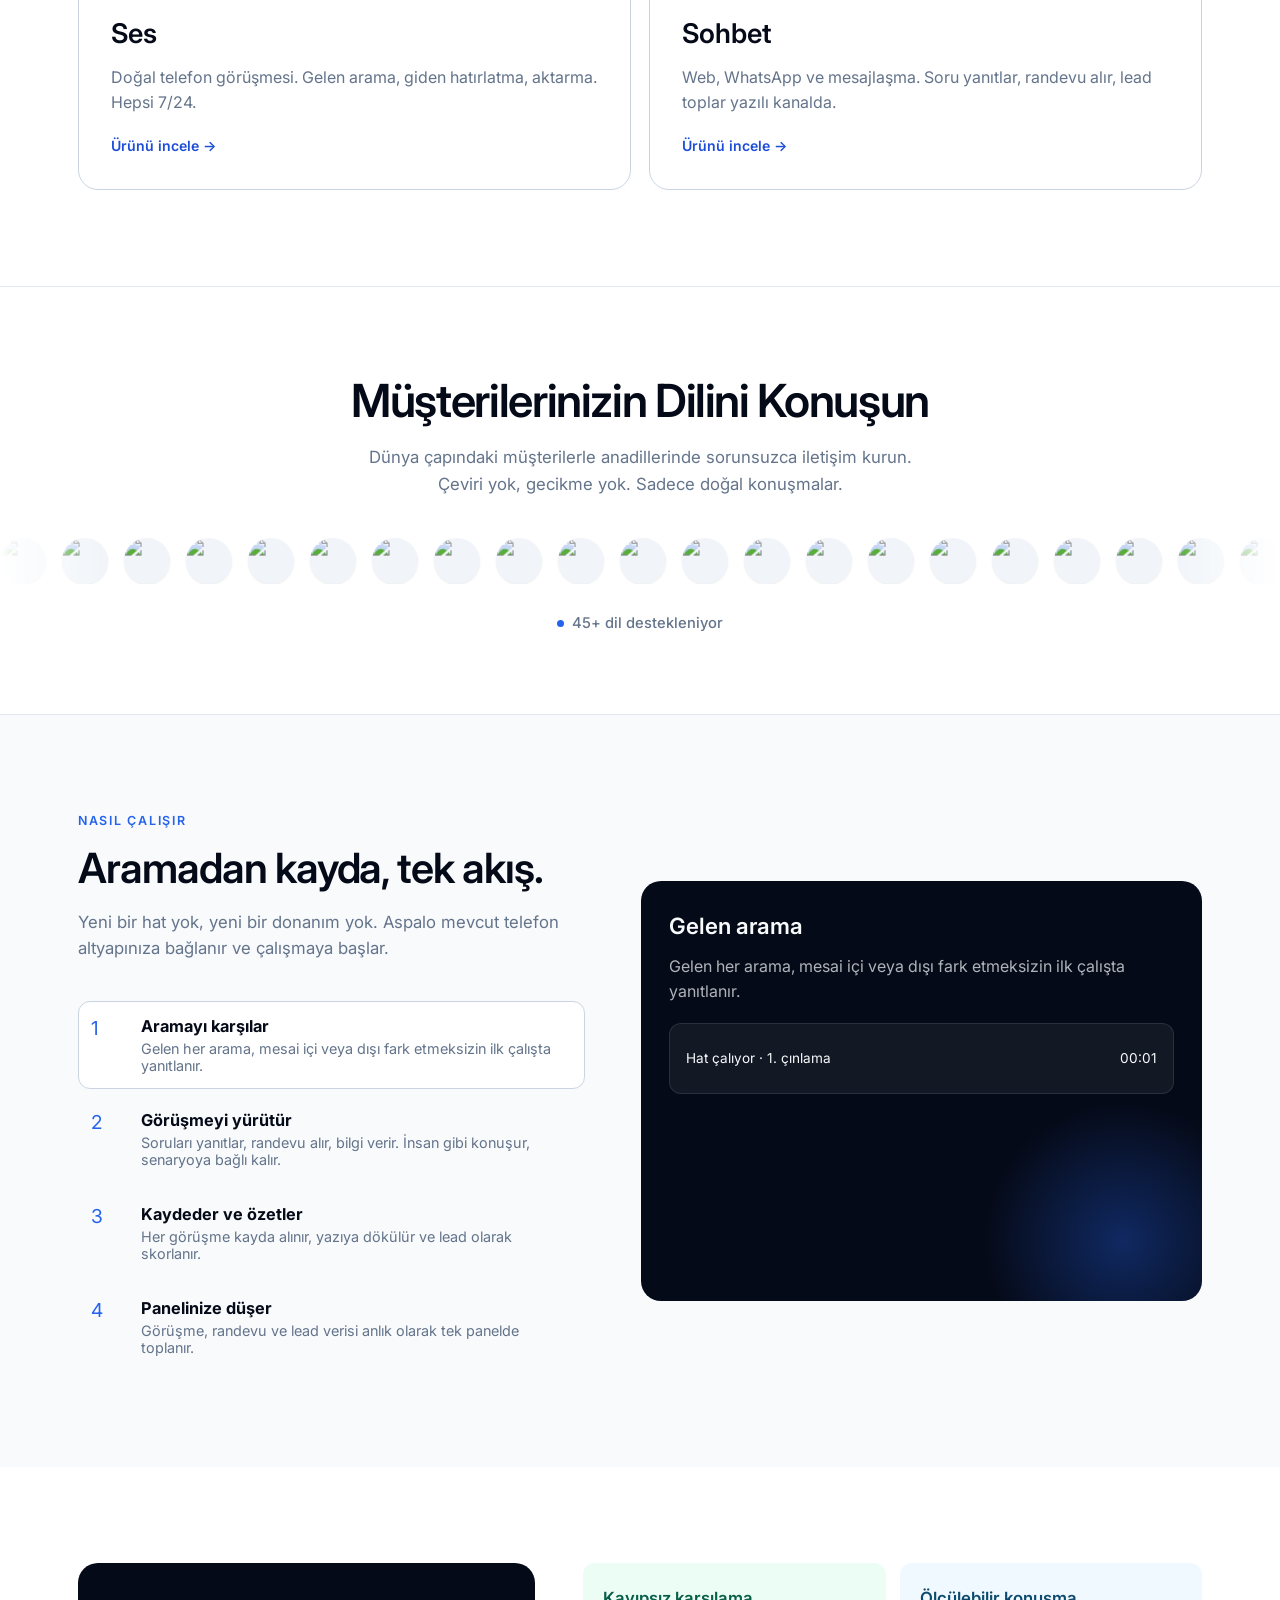
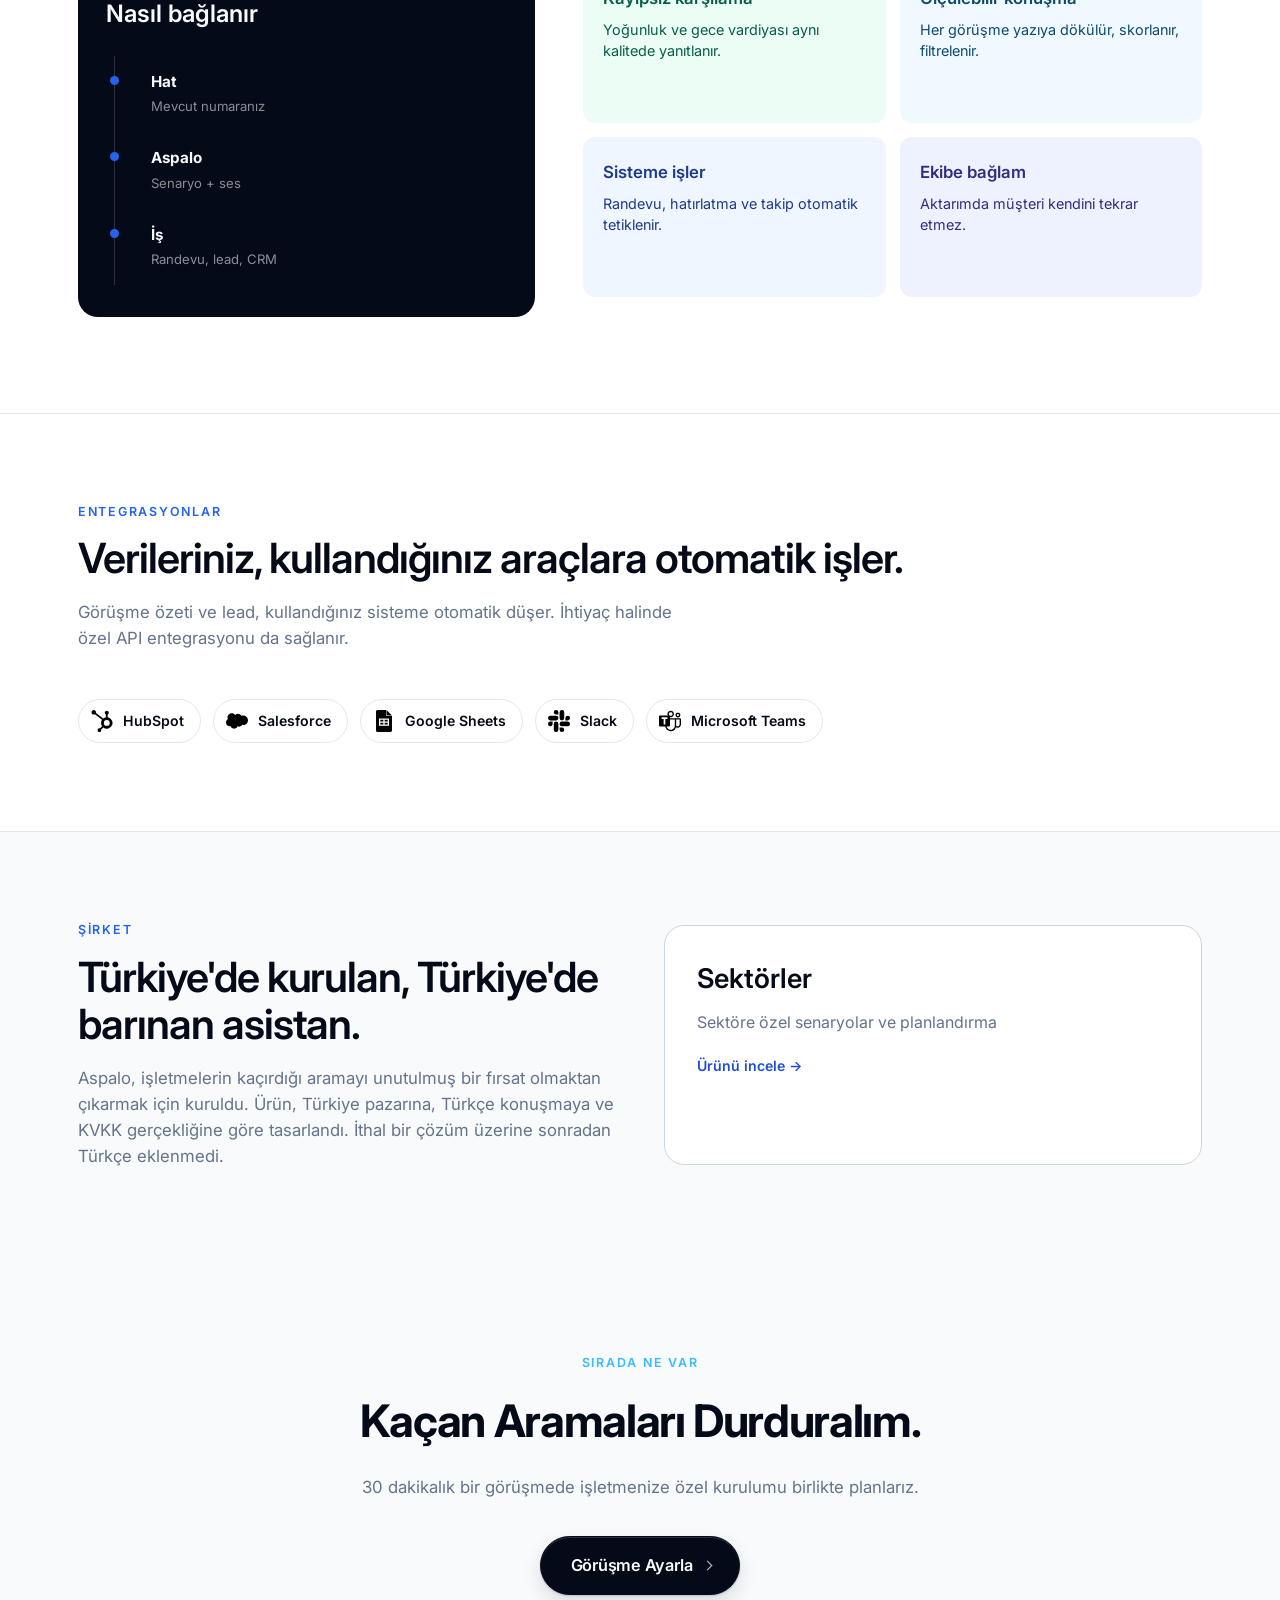
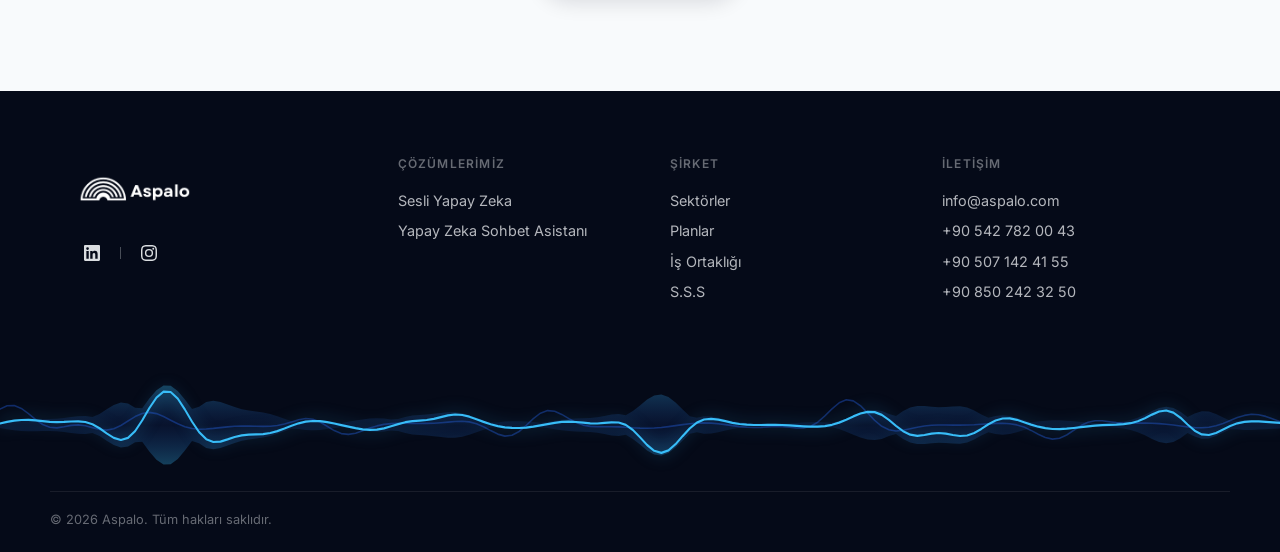
==== commit 79c20c89: "Remove Yaşam Hastaneler Grubu from the customer logo rows. The homepage and partnership trust strips" ====
--- a/index.html
+++ b/index.html
@@ -127,7 +127,6 @@
         <div class="container">
             <p class="home-logos-label" data-i18n="customers_label">Bize güvenen kurumlar</p>
             <div class="home-logos-row" role="group" data-i18n-aria="proof_aria" aria-label="Referans şirketler">
-                <div class="proof-logo"><img src="/images/ref-yasam.jpeg" alt="Yaşam Hastaneler Grubu"></div>
                 <div class="proof-logo"><img src="/images/ref-ofb.jpeg" alt="OFB Kurumsal Kokulandırma"></div>
                 <div class="proof-logo"><img src="/images/ref-mng.jpg" alt="MNG Turizm"></div>
             </div>
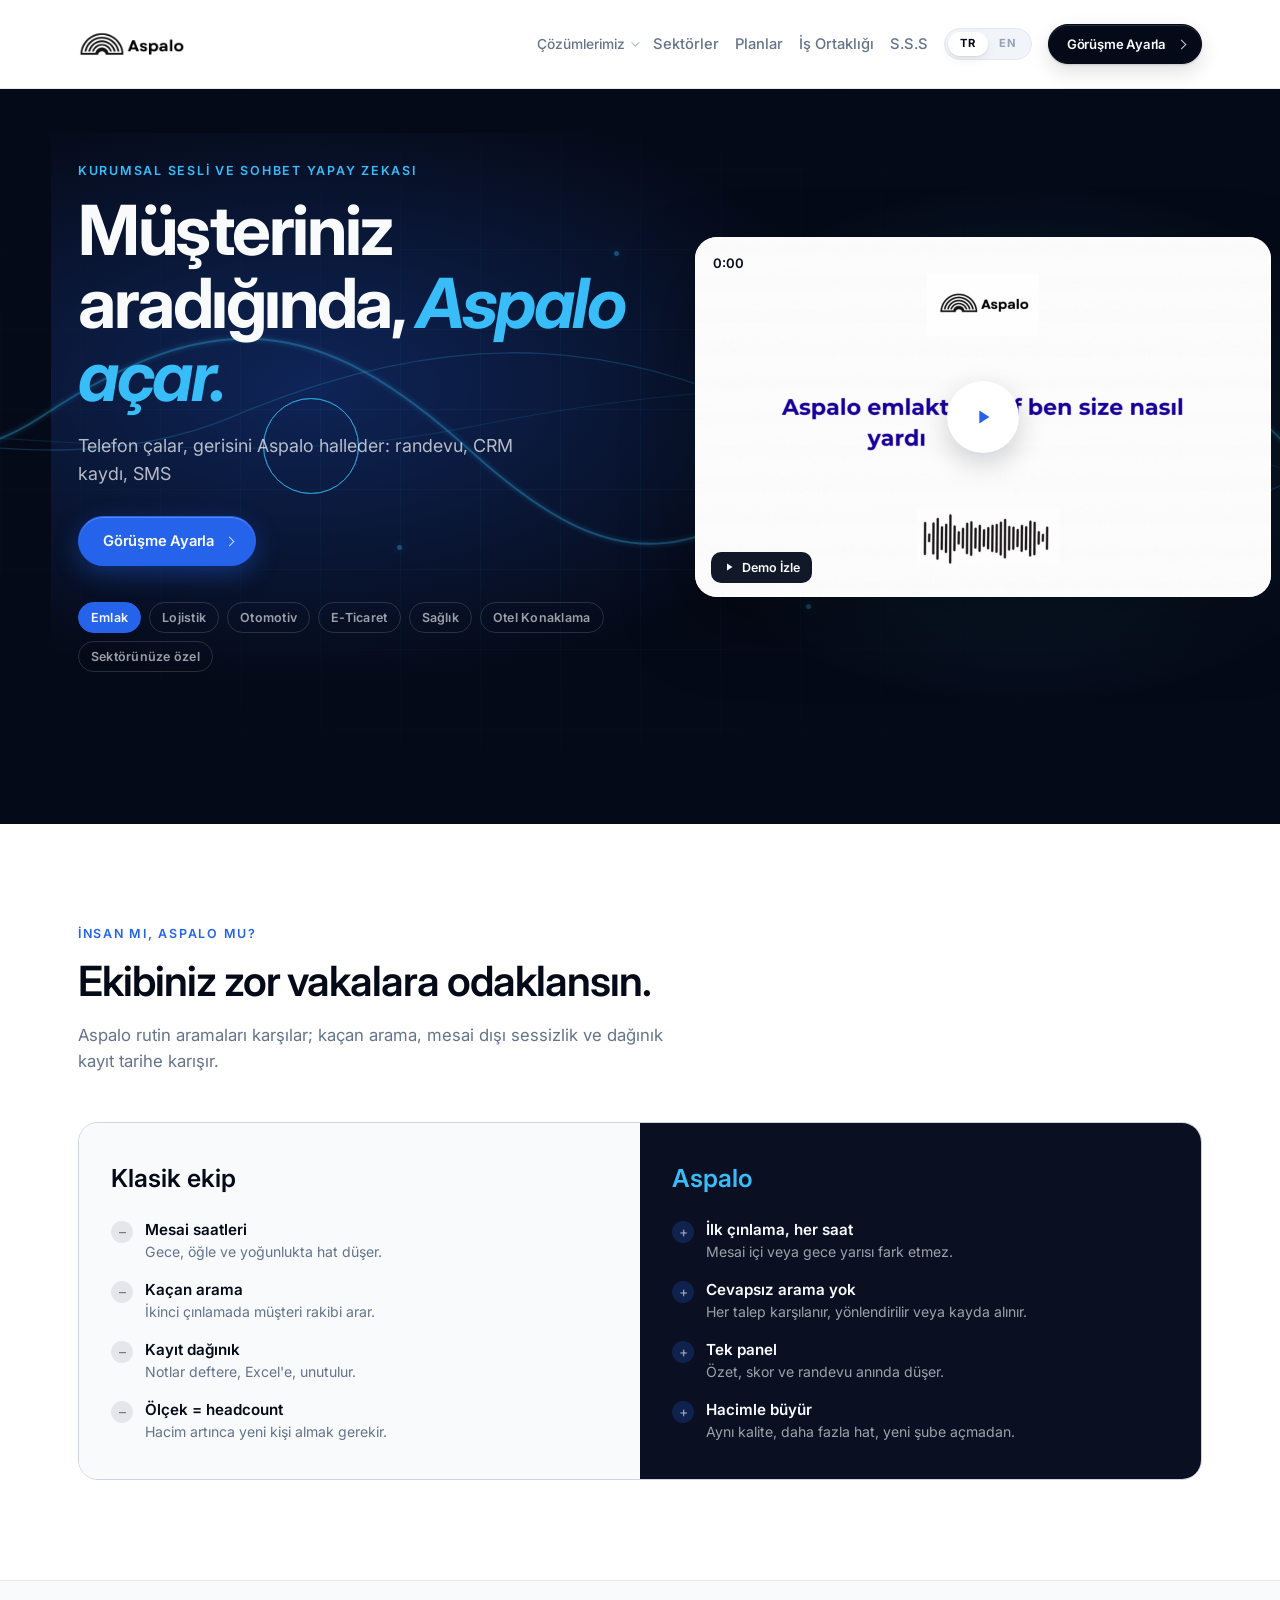
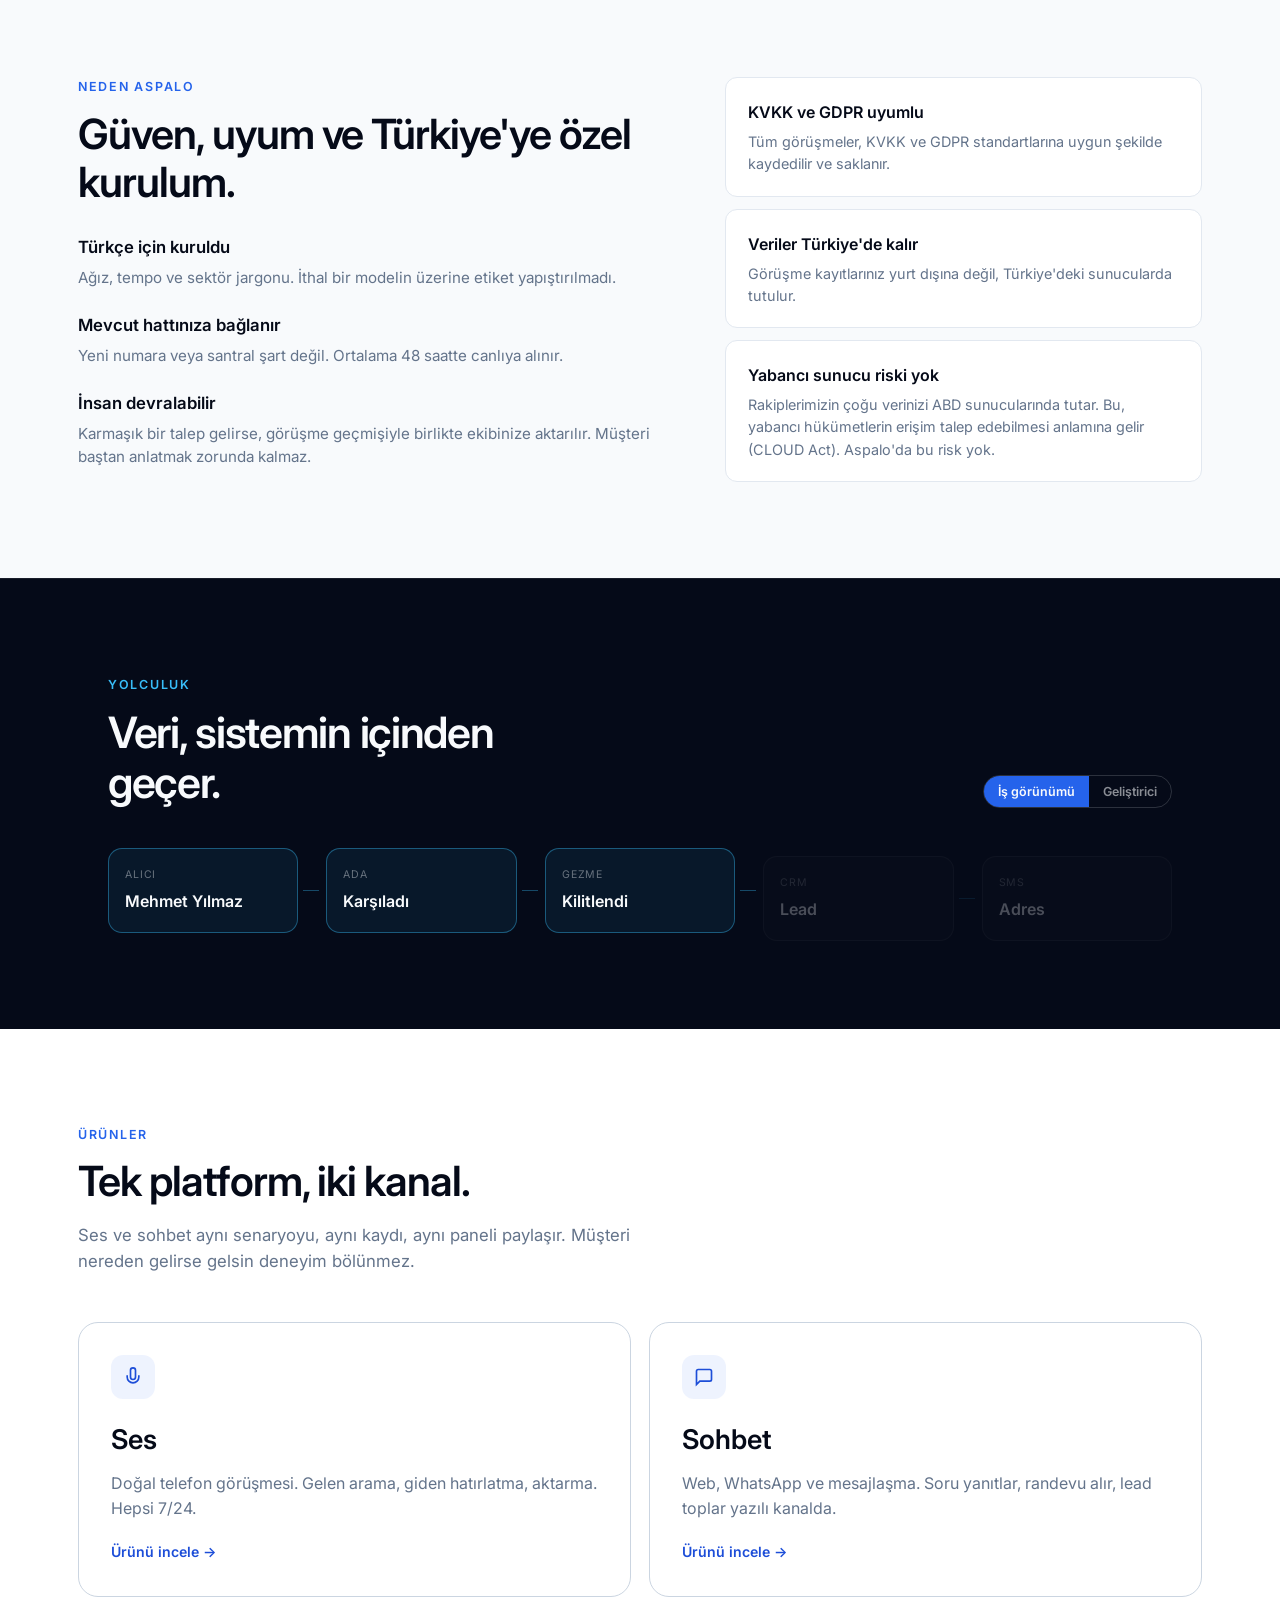
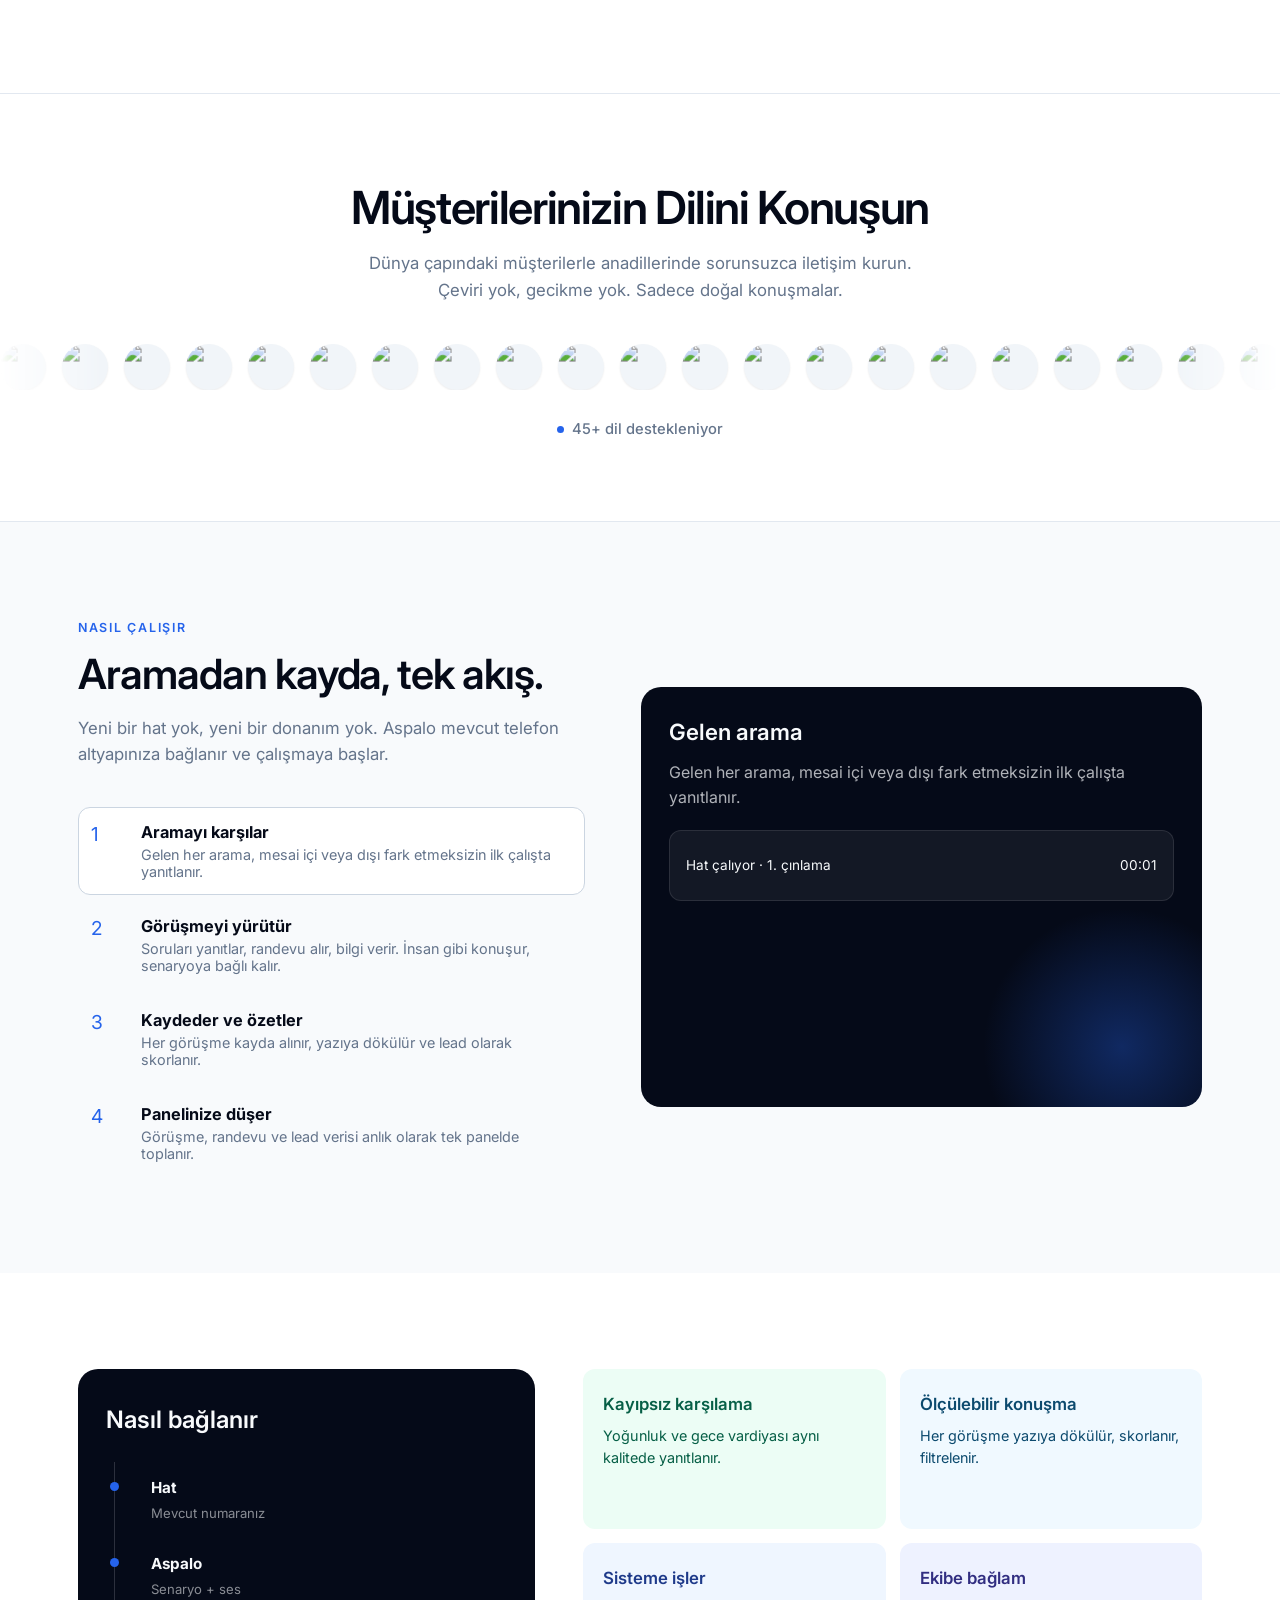
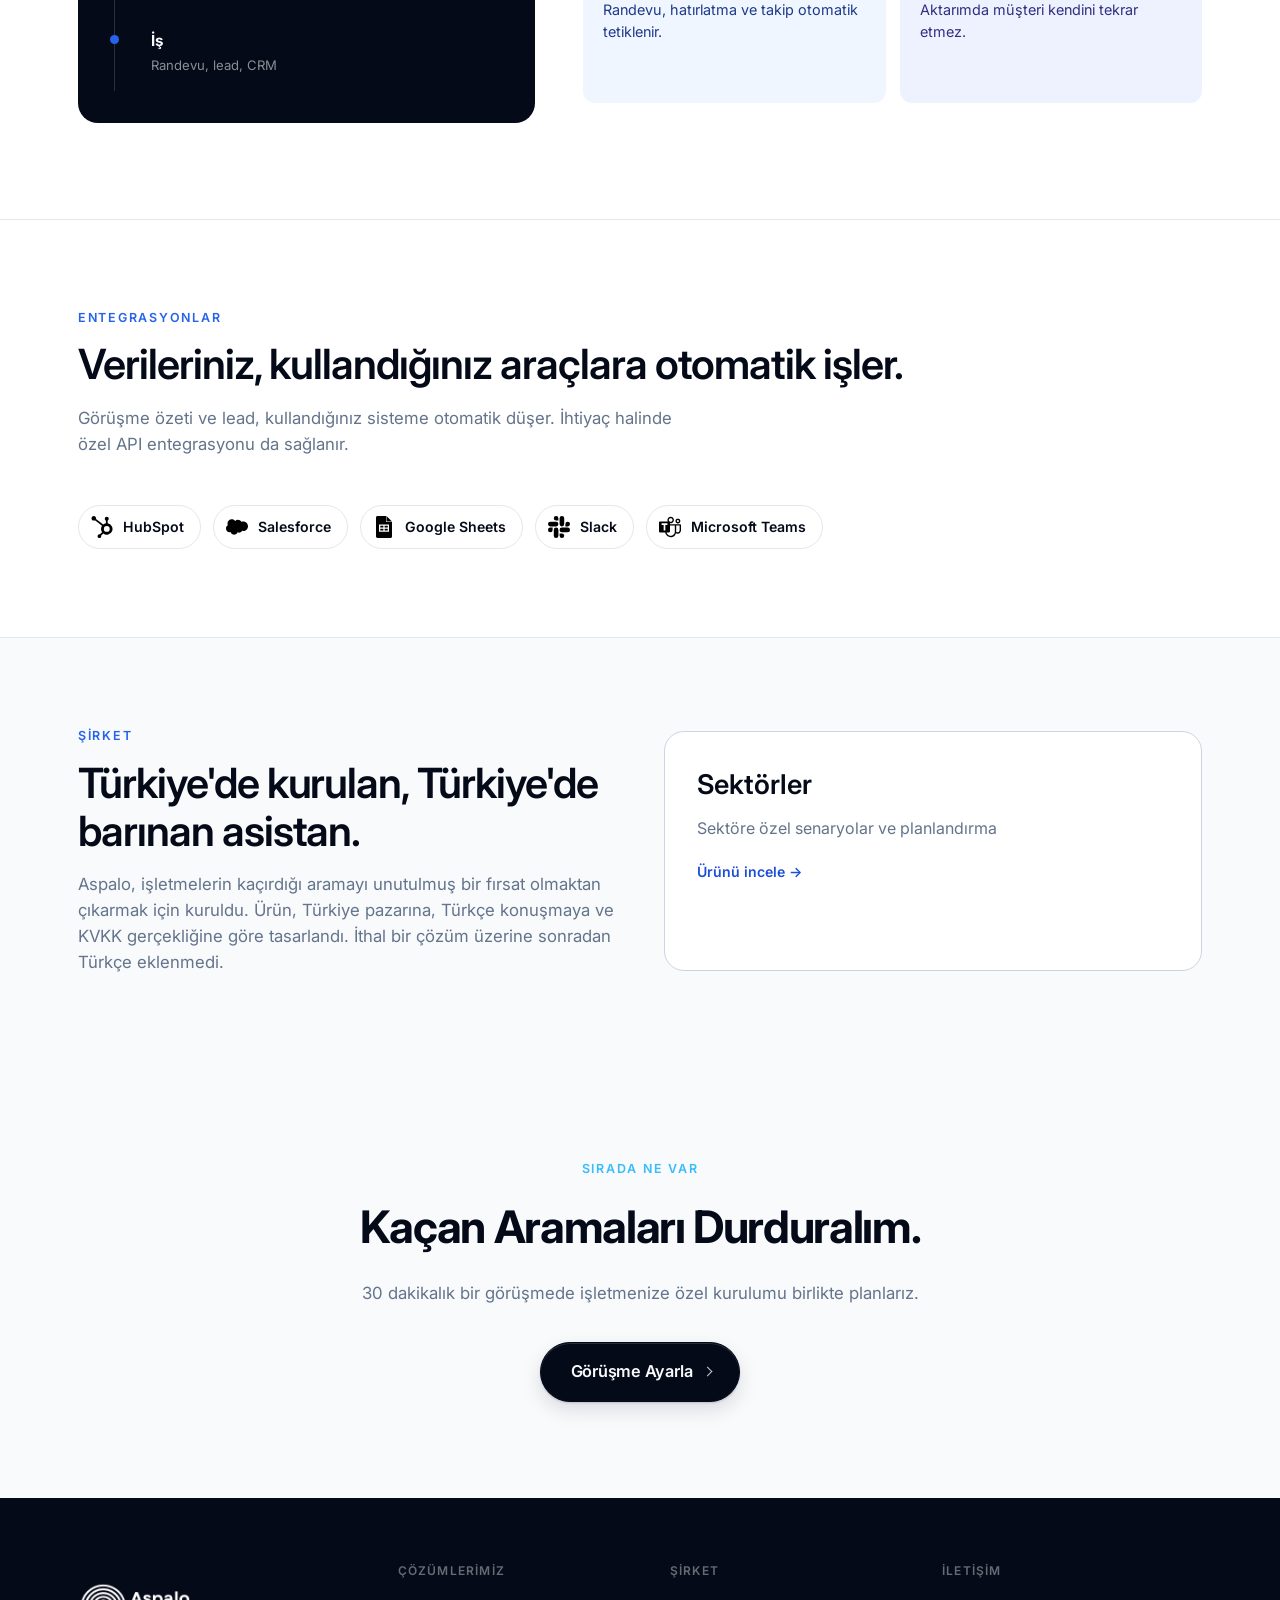
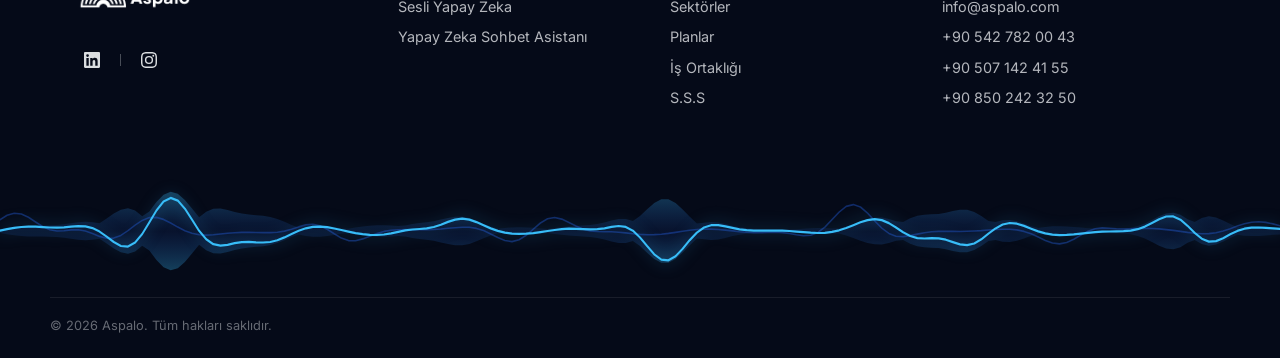
==== commit 49db75f0: "Hide the homepage customer-logo strip for now. The section stays in the markup so it can be shown ag" ====
--- a/index.html
+++ b/index.html
@@ -22,7 +22,7 @@
     <link rel="preconnect" href="https://fonts.gstatic.com" crossorigin>
     <link href="https://fonts.googleapis.com/css2?family=Inter:ital,wght@0,400;0,500;0,600;0,700;1,400;1,500;1,600;1,700&display=swap" rel="stylesheet">
     <link rel="stylesheet" href="/styles.css?v=site40">
-    <link rel="stylesheet" href="/site.css?v=site53">
+    <link rel="stylesheet" href="/site.css?v=site54">
 </head>
 <body data-nav="home" data-i18n-page="home">
     <noscript><iframe src="https://www.googletagmanager.com/ns.html?id=GTM-WDXZ6F59"
@@ -123,7 +123,7 @@
         </div>
     </section>
 
-    <section class="home-logos" id="referanslar">
+    <section class="home-logos" id="referanslar" hidden>
         <div class="container">
             <p class="home-logos-label" data-i18n="customers_label">Bize güvenen kurumlar</p>
             <div class="home-logos-row" role="group" data-i18n-aria="proof_aria" aria-label="Referans şirketler">
--- a/site.css
+++ b/site.css
@@ -1221,6 +1221,7 @@
     }
 }
 .home-logos {
+    display: none;
     background: var(--paper-alt);
     padding: 8px 0 64px;
 }
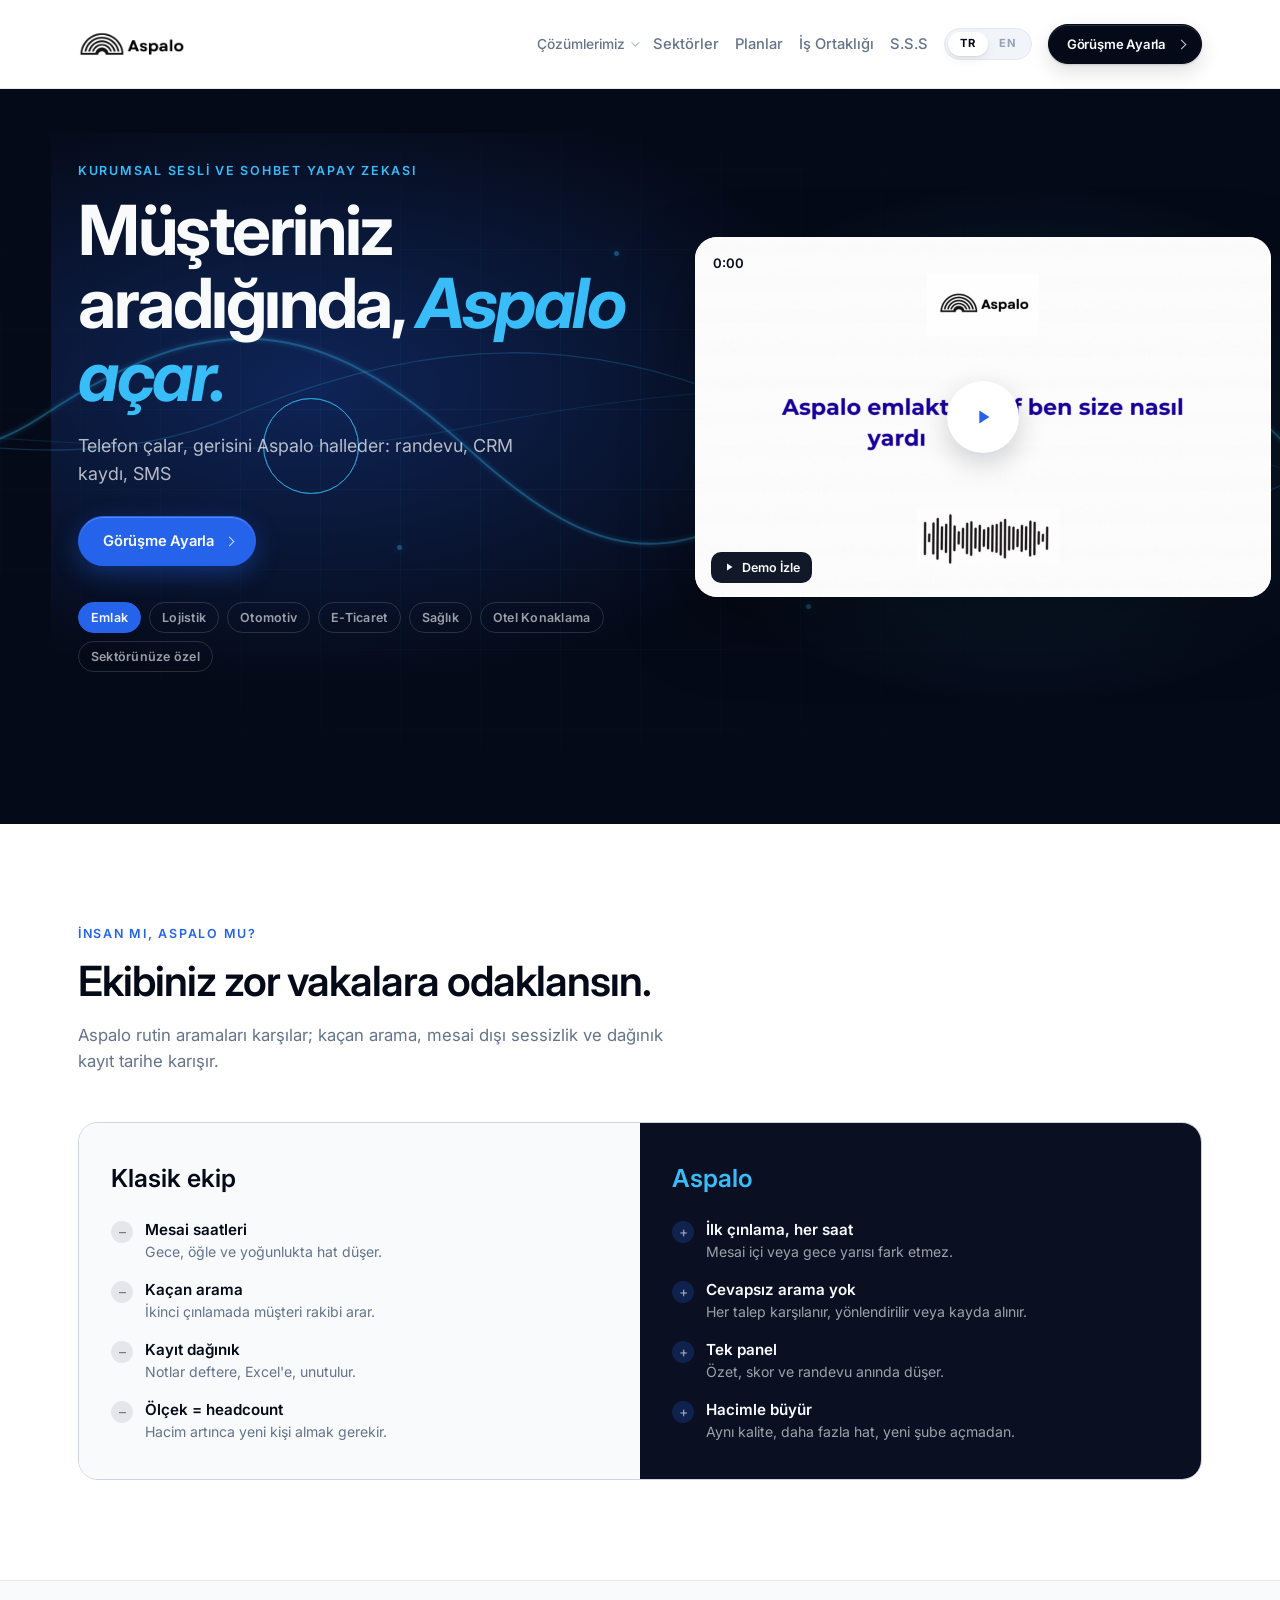
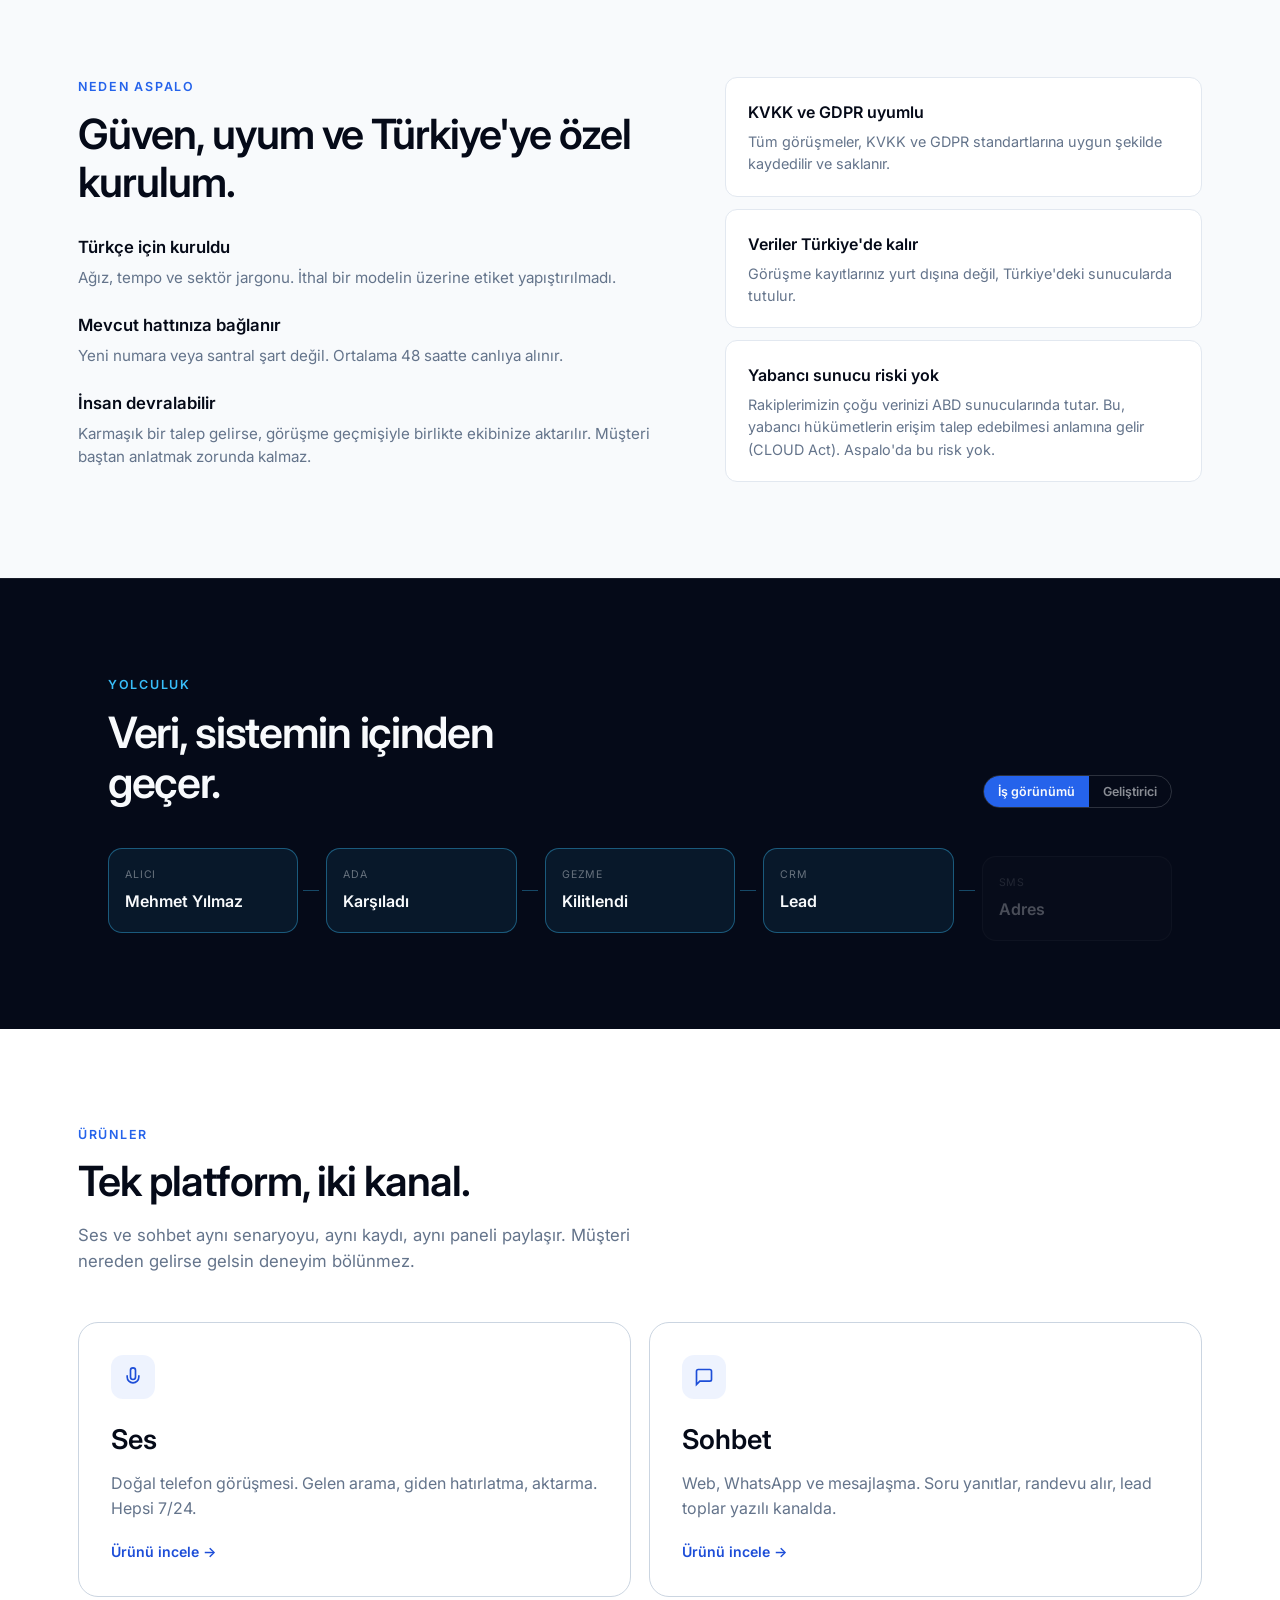
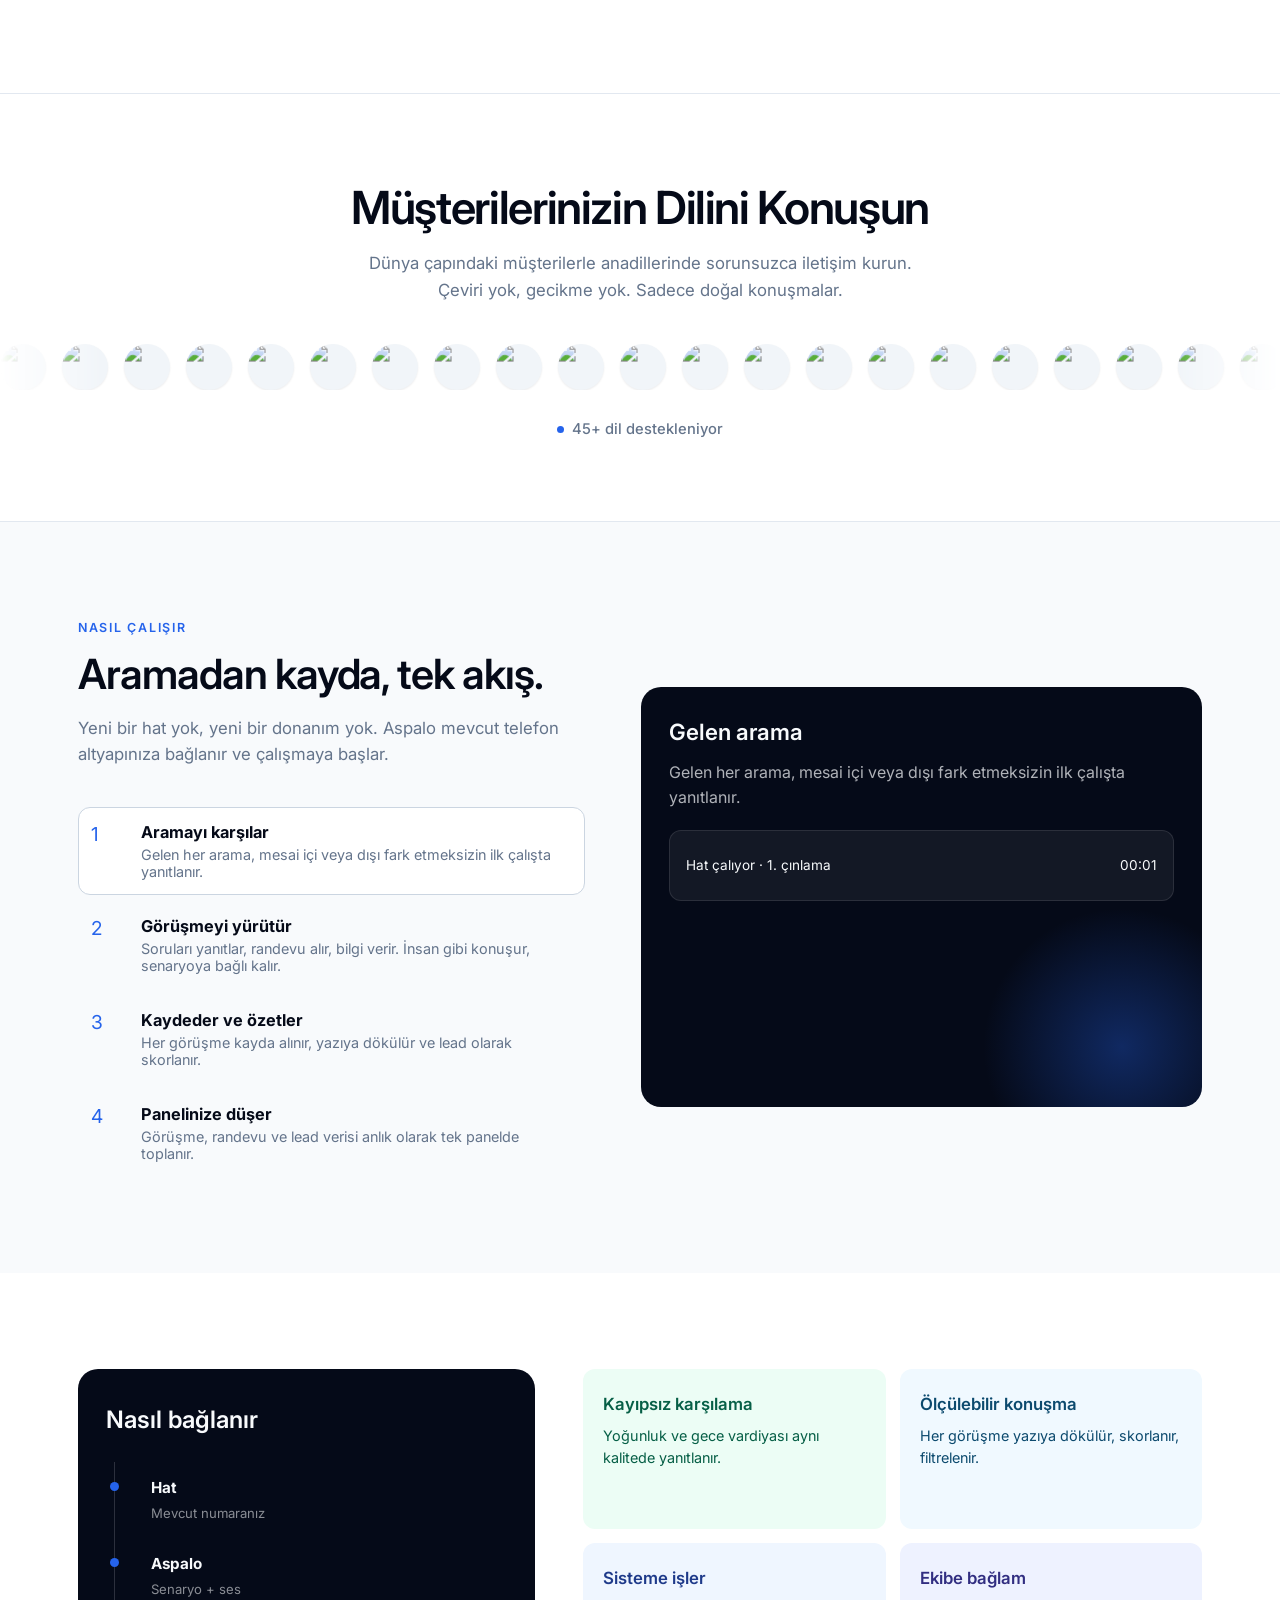
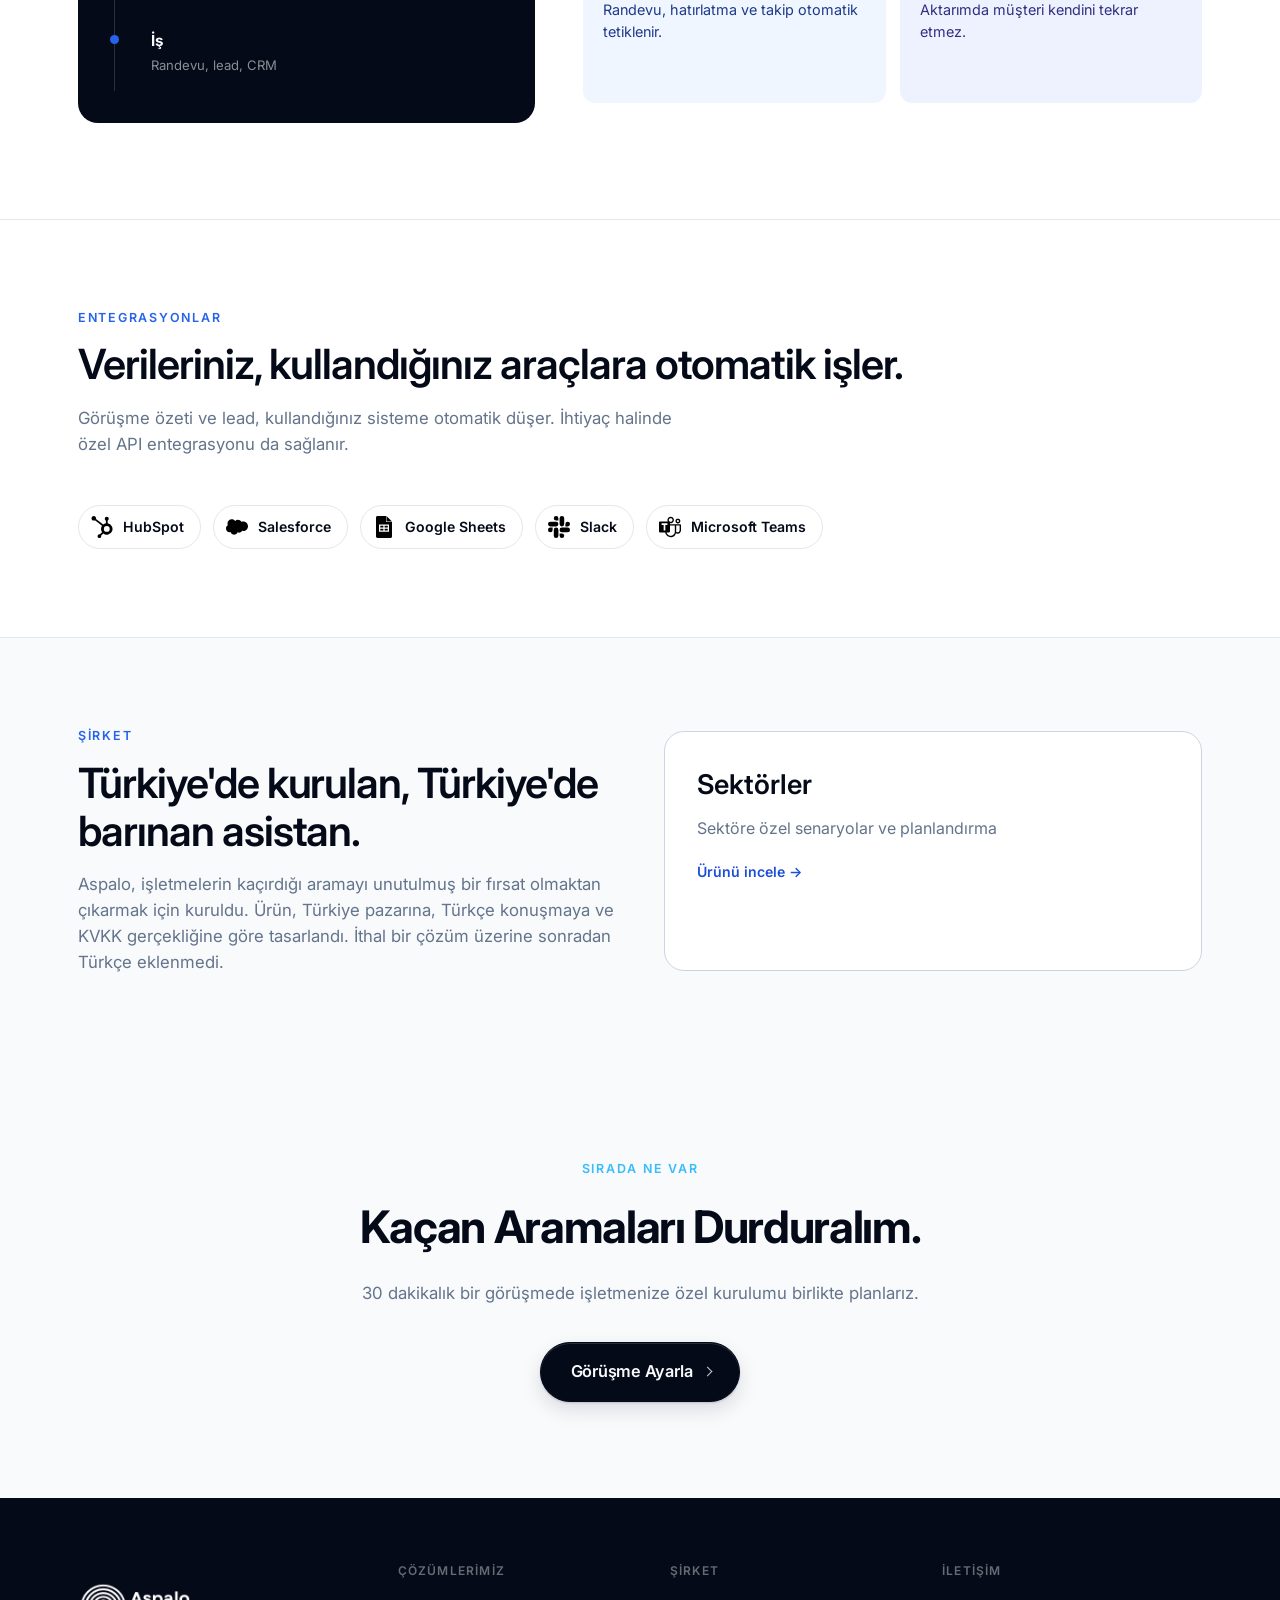
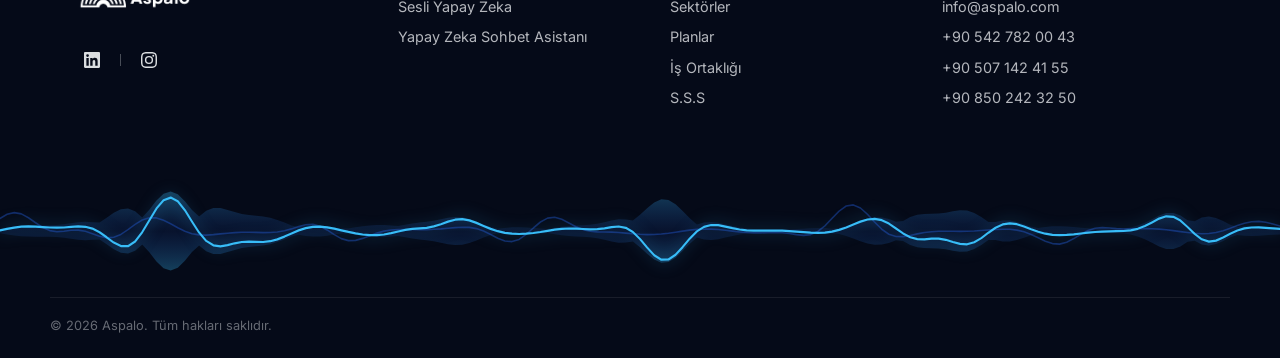
==== commit 7d1941b0: "Show OFB, Netgsm, and BTM under the partnership trust section. Co-authored-by: Cursor <cursoragent@c" ====
--- a/index.html
+++ b/index.html
@@ -22,7 +22,7 @@
     <link rel="preconnect" href="https://fonts.gstatic.com" crossorigin>
     <link href="https://fonts.googleapis.com/css2?family=Inter:ital,wght@0,400;0,500;0,600;0,700;1,400;1,500;1,600;1,700&display=swap" rel="stylesheet">
     <link rel="stylesheet" href="/styles.css?v=site40">
-    <link rel="stylesheet" href="/site.css?v=site54">
+    <link rel="stylesheet" href="/site.css?v=site58">
 </head>
 <body data-nav="home" data-i18n-page="home">
     <noscript><iframe src="https://www.googletagmanager.com/ns.html?id=GTM-WDXZ6F59"
@@ -368,7 +368,7 @@
     </section>
 
     <div data-site-footer></div>
-    <script src="/i18n.js?v=site50"></script>
+    <script src="/i18n.js?v=site51"></script>
     <script src="/script.js?v=site9"></script>
     <script src="/site.js?v=site47"></script>
     <script src="/story.js?v=site31"></script>
--- a/site.css
+++ b/site.css
@@ -1275,6 +1275,59 @@
     opacity: 1;
 }
 
+.home-collab {
+    background: #FFFFFF;
+    border-top: 1px solid var(--line);
+    border-bottom: 1px solid var(--line);
+    padding: 48px 0 52px;
+}
+.home-collab--nested {
+    background: transparent;
+    border-top: 1px solid var(--line);
+    border-bottom: none;
+    padding: 36px 0 8px;
+    margin: 8px 0 40px;
+}
+.home-collab-label {
+    text-align: center;
+    font-size: 0.82rem;
+    font-weight: 400;
+    letter-spacing: 0;
+    text-transform: none;
+    color: var(--ink-faint);
+    margin: 0 0 32px;
+}
+.home-collab-row {
+    display: flex;
+    flex-wrap: wrap;
+    justify-content: center;
+    align-items: flex-end;
+    gap: 36px 88px;
+}
+.home-collab-item {
+    margin: 0;
+    width: 220px;
+    display: flex;
+    flex-direction: column;
+    align-items: center;
+    gap: 14px;
+    text-align: center;
+}
+.home-collab-item img {
+    display: block;
+    max-width: 220px;
+    max-height: 80px;
+    width: auto;
+    height: auto;
+    object-fit: contain;
+}
+.home-collab-item figcaption {
+    font-size: 0.78rem;
+    line-height: 1.35;
+    color: var(--ink-faint);
+    max-width: 220px;
+}
+
 .logo-strip {
     background: var(--ink-deep);
     border-top: 1px solid rgba(248, 250, 252, 0.08);
@@ -1833,14 +1886,34 @@
 }
 .partner-stat--pending { border-style: dashed; }
 
-.partner-logo-row { margin: 0 0 36px; justify-content: flex-start; }
+.partner-logo-row {
+    margin: 8px 0 8px;
+    justify-content: flex-start;
+    gap: 0;
+}
 .use-section .partner-logo-row .proof-logo {
-    background: var(--card);
-    border: 1px solid var(--line);
+    background: none;
+    border: none;
+    box-shadow: none;
+    transform: none;
+    padding: 0;
+    flex: 0 0 auto;
+    width: auto;
+    height: auto;
+}
+.use-section .partner-logo-row .proof-logo:hover {
+    box-shadow: none;
+    transform: none;
+    border-color: transparent;
 }
 .partner-logo-row .proof-logo img {
-    filter: grayscale(1);
-    opacity: 0.8;
+    max-width: 220px;
+    max-height: 140px;
+    width: auto;
+    height: auto;
+    object-fit: contain;
+    filter: none;
+    opacity: 1;
 }
 .partner-highlights {
     display: grid;
@@ -2428,6 +2501,10 @@
         max-height: calc(100dvh - 72px);
         border-radius: 8px;
     }
+    .home-collab { padding: 36px 0 40px; }
+    .home-collab-row { gap: 28px 40px; }
+    .home-collab-item { width: 160px; }
+    .home-collab-item img { max-width: 150px; max-height: 52px; }
     .langs-flags { gap: 12px; padding: 0 12px 0 0; }
     .langs-flags li { width: 38px; height: 38px; }
     .langs-track { animation-duration: 32s; }
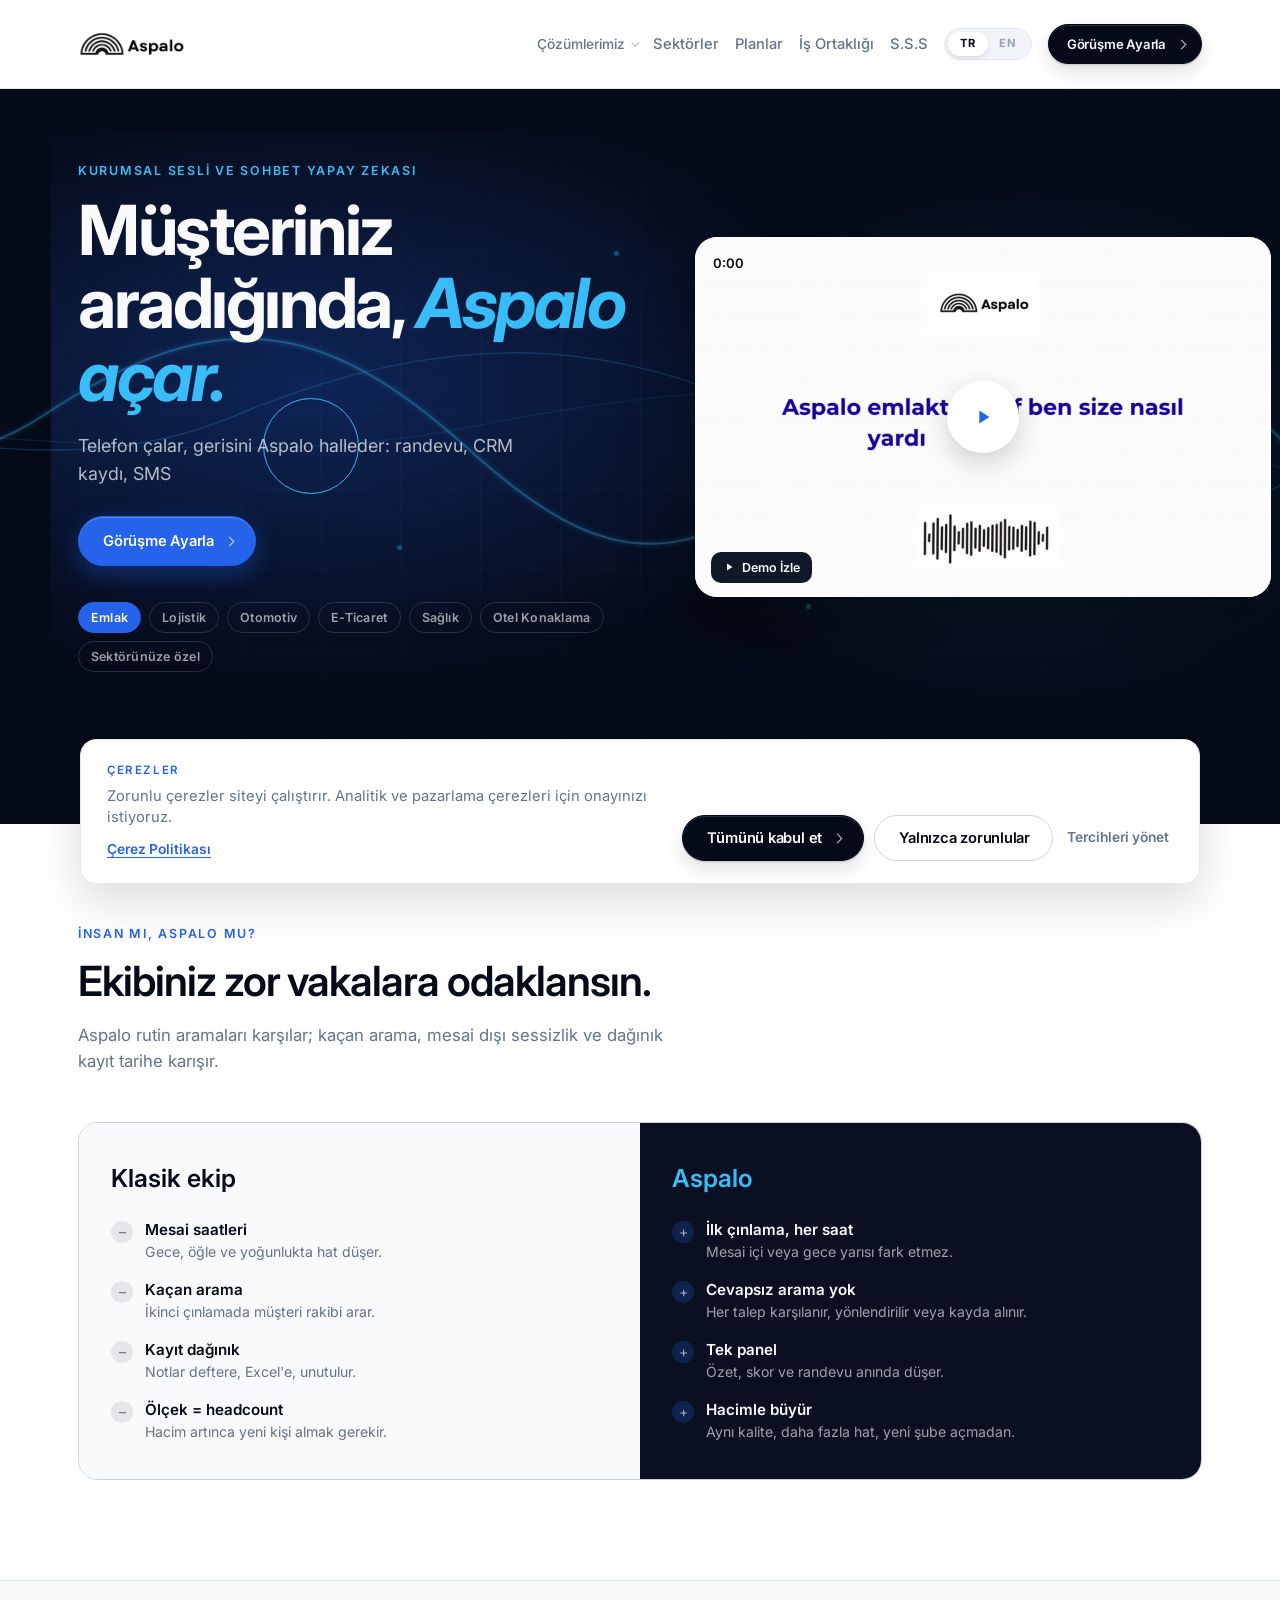
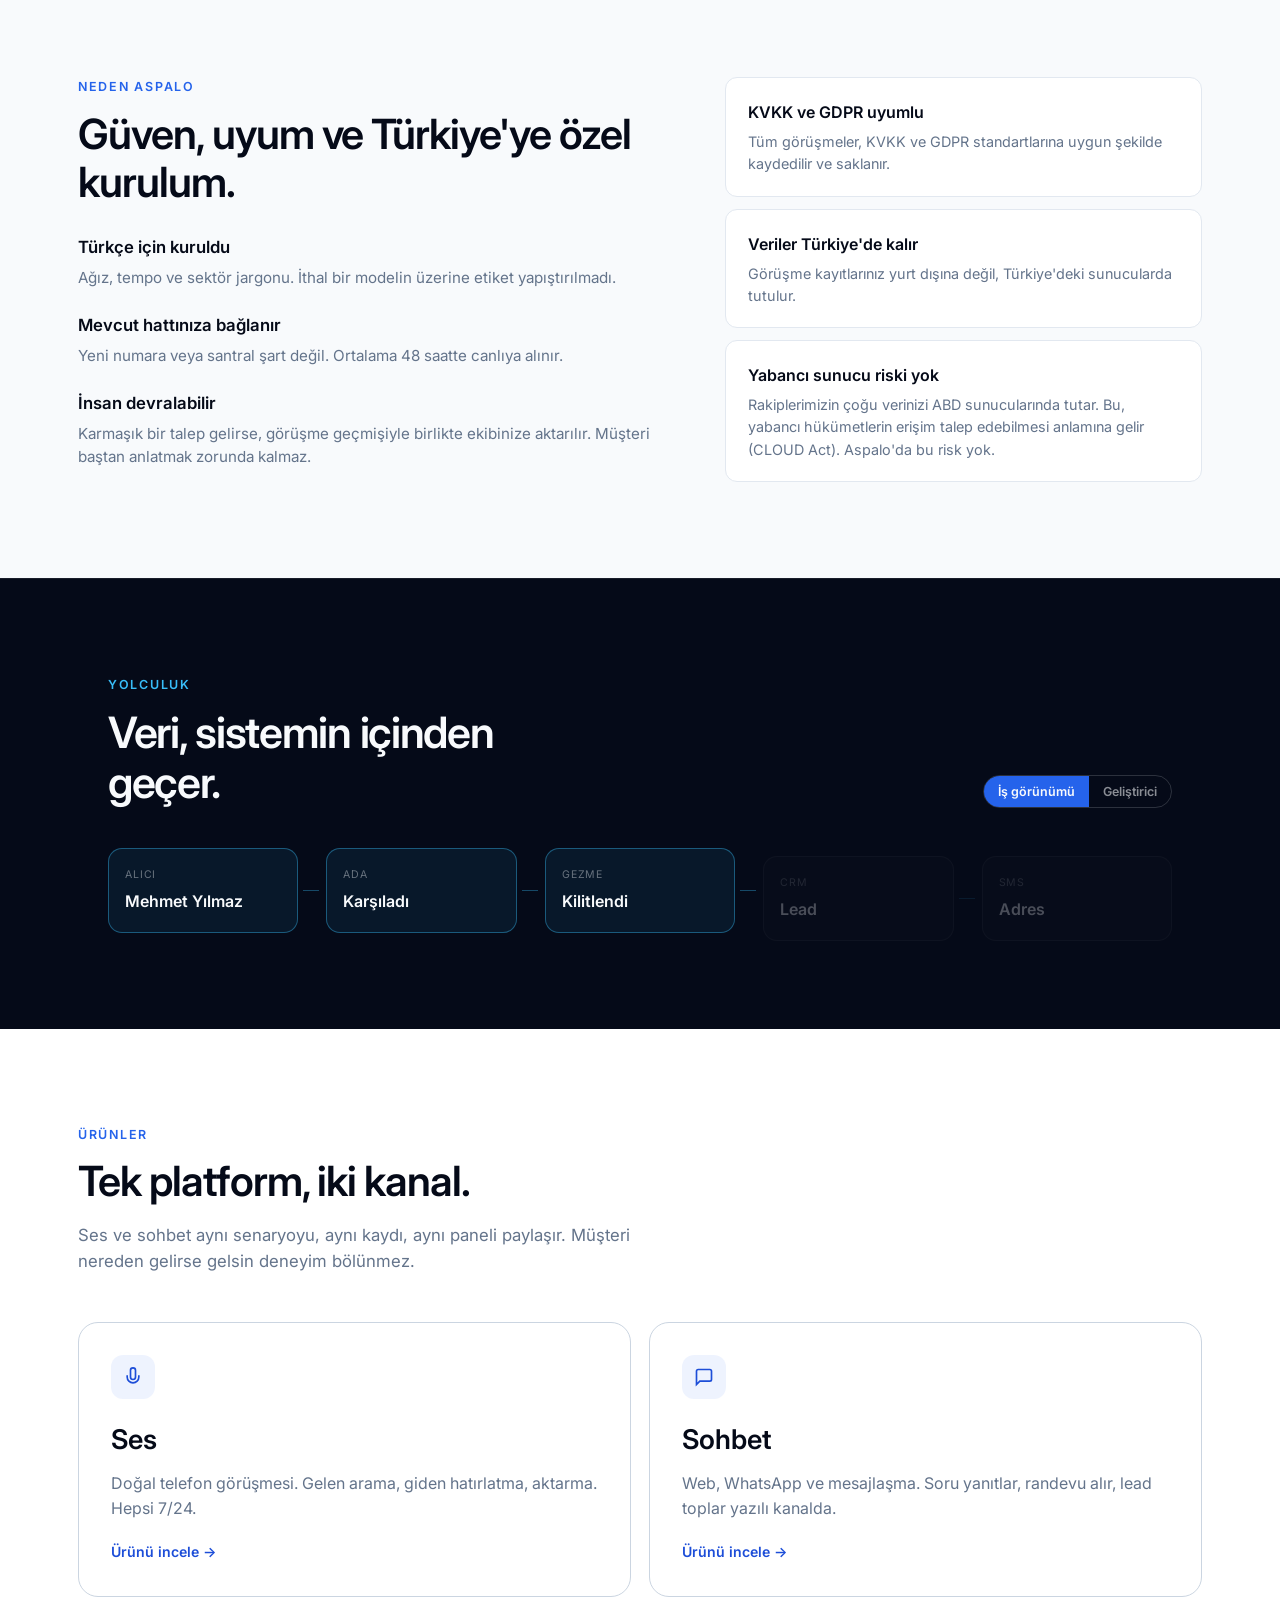
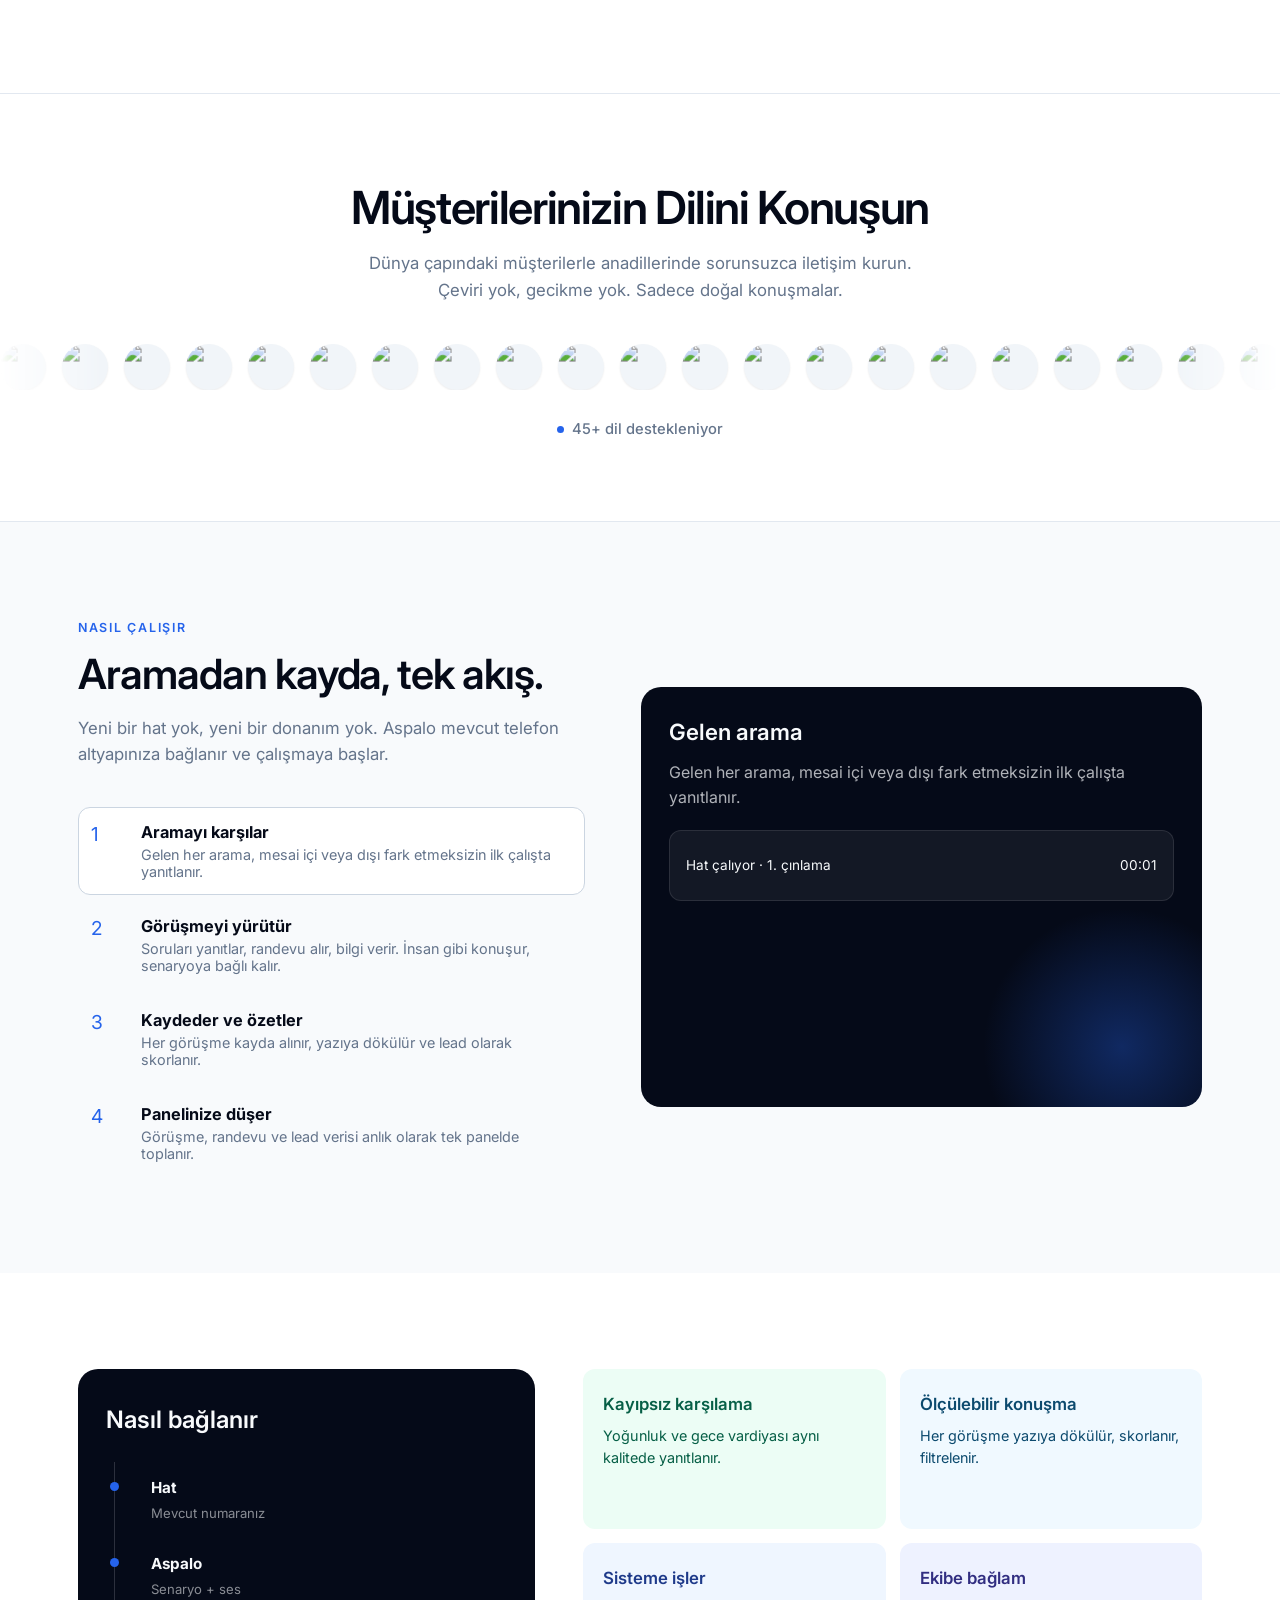
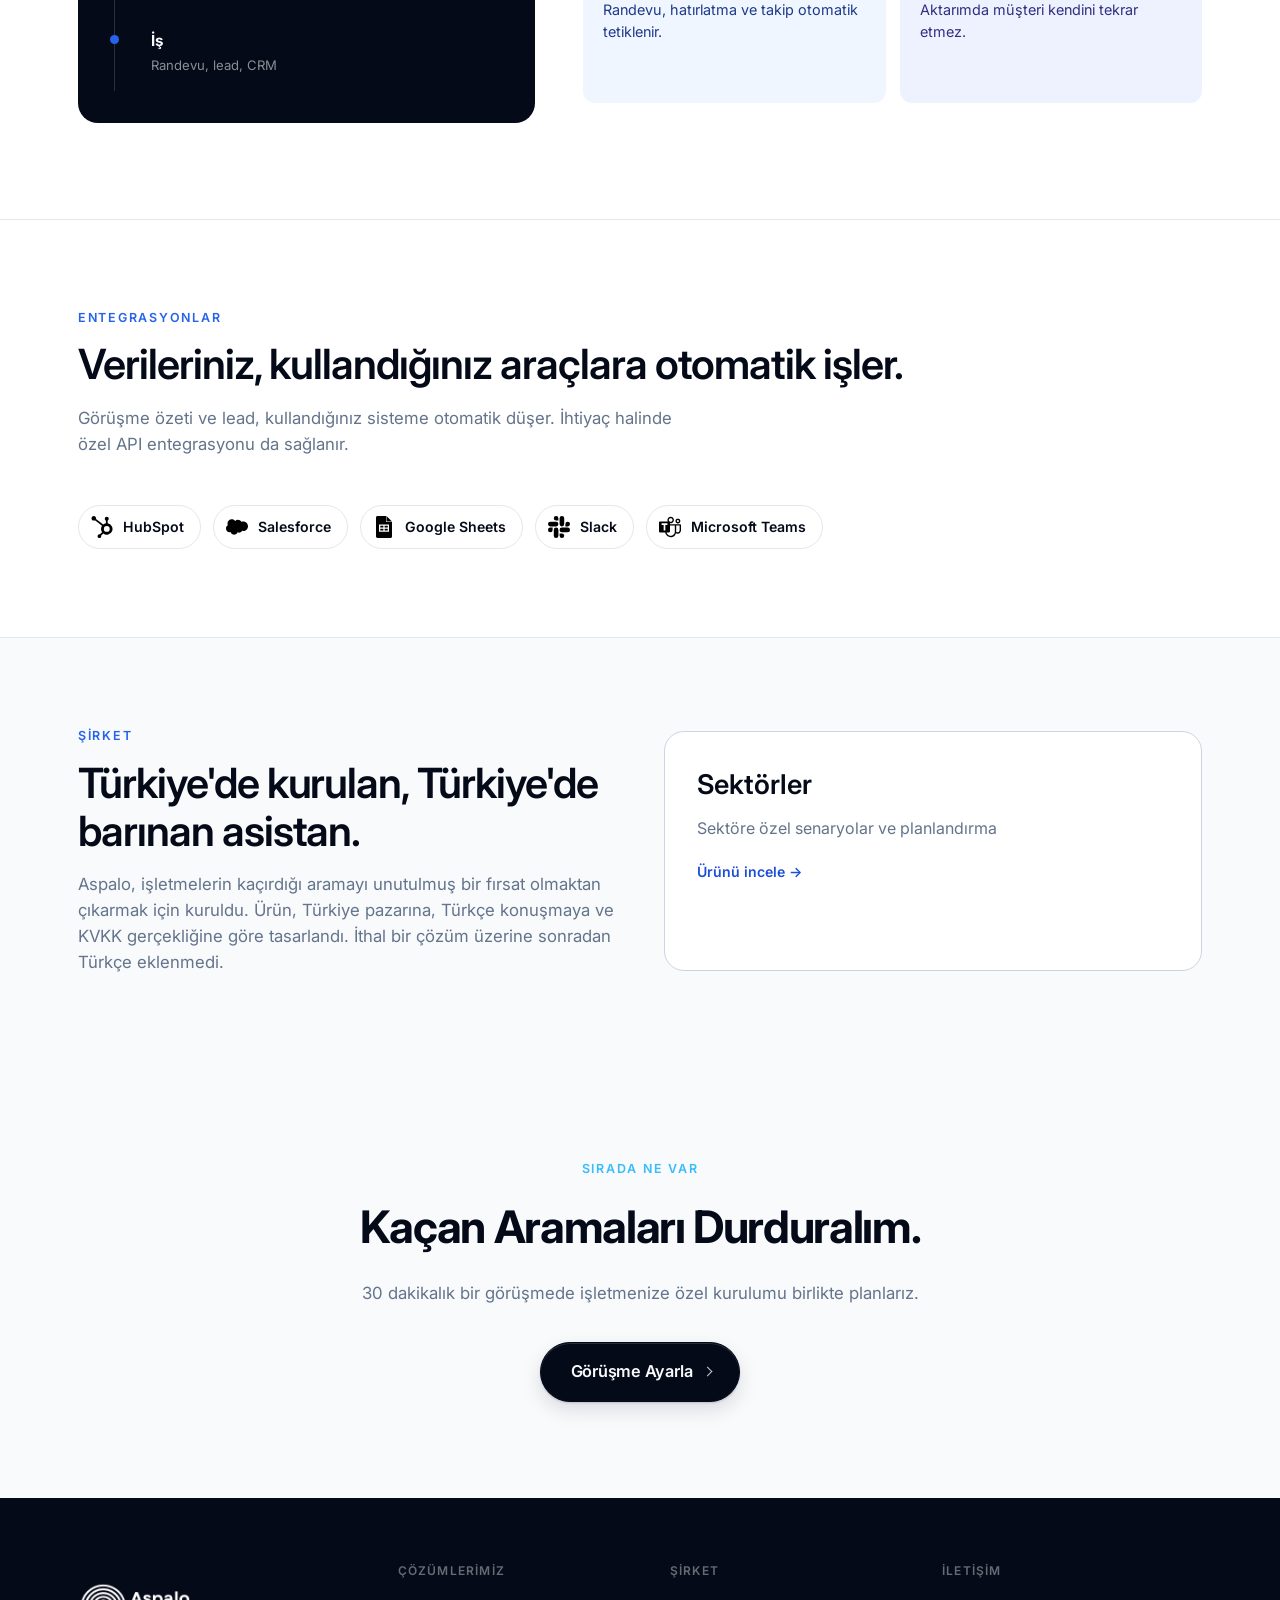
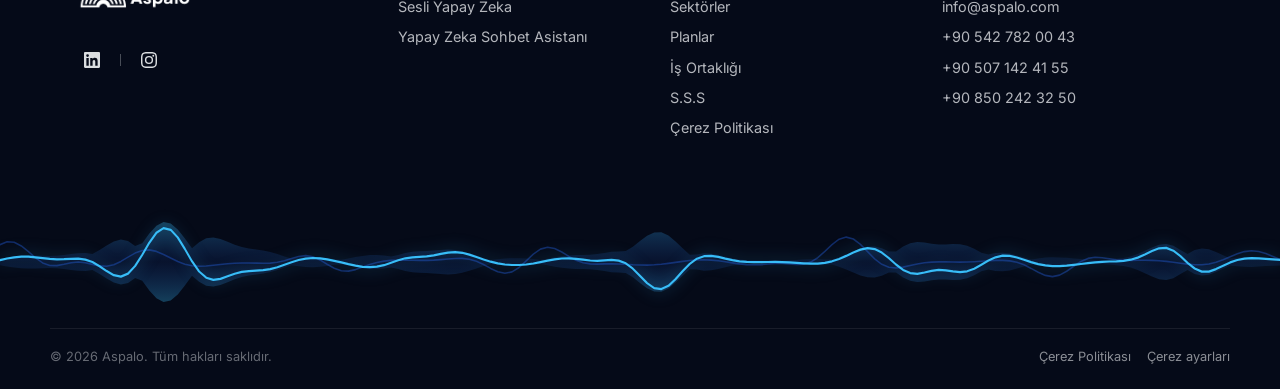
==== commit 42904aa7: "Add a consent banner and Cookie Policy, and load analytics only after choice. Co-authored-by: Cursor" ====
--- a/index.html
+++ b/index.html
@@ -10,11 +10,6 @@
     <title>Aspalo | Kurumsal Sesli ve Sohbet Yapay Zekası</title>
     <meta name="description" content="Aspalo, işletmenizin gelen aramalarını ve sohbetlerini 7/24 karşılayan yapay zeka asistanıdır. Veriler Türkiye'de kalır.">
     <meta name="google-site-verification" content="6UgWYDBV1gXdVULSXW21lrwCUzWpkBqR0yslk6e2N4I" />
-    <script>(function(w,d,s,l,i){w[l]=w[l]||[];w[l].push({'gtm.start':
-    new Date().getTime(),event:'gtm.js'});var f=d.getElementsByTagName(s)[0],
-    j=d.createElement(s),dl=l!='dataLayer'?'&l='+l:'';j.async=true;j.src=
-    'https://www.googletagmanager.com/gtm.js?id='+i+dl;f.parentNode.insertBefore(j,f);
-    })(window,document,'script','dataLayer','GTM-WDXZ6F59');</script>
     <link rel="icon" href="/favicon.ico" sizes="any">
     <link rel="icon" href="/favicon.png" type="image/png" sizes="192x192">
     <link rel="apple-touch-icon" href="/apple-touch-icon.png">
@@ -22,12 +17,10 @@
     <link rel="preconnect" href="https://fonts.gstatic.com" crossorigin>
     <link href="https://fonts.googleapis.com/css2?family=Inter:ital,wght@0,400;0,500;0,600;0,700;1,400;1,500;1,600;1,700&display=swap" rel="stylesheet">
     <link rel="stylesheet" href="/styles.css?v=site40">
-    <link rel="stylesheet" href="/site.css?v=site58">
+    <link rel="stylesheet" href="/site.css?v=site59">
 </head>
 <body data-nav="home" data-i18n-page="home">
-    <noscript><iframe src="https://www.googletagmanager.com/ns.html?id=GTM-WDXZ6F59"
-    height="0" width="0" style="display:none;visibility:hidden"></iframe></noscript>
-    <script src="/chrome.js?v=site15"></script>
+    <script src="/chrome.js?v=site16"></script>
 
     <main class="story" data-story>
         <header class="home-hero story-open">
@@ -368,7 +361,8 @@
     </section>
 
     <div data-site-footer></div>
-    <script src="/i18n.js?v=site51"></script>
+    <script src="/i18n.js?v=site52"></script>
+    <script src="/cookies.js?v=site2"></script>
     <script src="/script.js?v=site9"></script>
     <script src="/site.js?v=site47"></script>
     <script src="/story.js?v=site31"></script>
--- a/site.css
+++ b/site.css
@@ -2520,3 +2520,214 @@
     .plan-card-price { font-size: 1.7rem; }
     .final-cta-title { font-size: clamp(1.55rem, 8vw, 2rem); }
 }
+
+.footer-base {
+    display: flex;
+    flex-wrap: wrap;
+    align-items: center;
+    justify-content: space-between;
+    gap: 10px 24px;
+}
+.footer-base p { margin: 0; }
+.footer-legal {
+    display: flex;
+    flex-wrap: wrap;
+    align-items: center;
+    gap: 8px 16px;
+}
+.footer-legal a,
+.footer-cookie-btn {
+    color: rgba(248, 250, 252, 0.55);
+    background: none;
+    border: 0;
+    padding: 0;
+    font: inherit;
+    font-size: 0.8rem;
+    cursor: pointer;
+}
+.footer-legal a:hover,
+.footer-cookie-btn:hover { color: #38BDF8; }
+
+.cookie-banner {
+    position: fixed;
+    left: 16px;
+    right: 16px;
+    bottom: max(16px, env(safe-area-inset-bottom, 0px));
+    z-index: 1500;
+}
+.cookie-banner-inner {
+    display: flex;
+    align-items: flex-end;
+    justify-content: space-between;
+    gap: 28px;
+    max-width: 1120px;
+    margin: 0 auto;
+    padding: 22px 26px;
+    background: #FFFFFF;
+    border: 1px solid var(--line);
+    border-radius: 16px;
+    box-shadow: 0 18px 48px rgba(5, 10, 24, 0.14);
+}
+.cookie-banner-copy { flex: 1 1 320px; min-width: 0; }
+.cookie-banner-kicker {
+    margin: 0 0 6px;
+    font-size: 0.72rem;
+    font-weight: 600;
+    letter-spacing: 0.14em;
+    text-transform: uppercase;
+    color: var(--accent);
+}
+.cookie-banner-text {
+    margin: 0 0 8px;
+    font-size: 0.92rem;
+    line-height: 1.45;
+    color: var(--ink-soft);
+}
+.cookie-policy-link {
+    font-size: 0.86rem;
+    font-weight: 600;
+    color: var(--accent);
+    text-decoration: underline;
+    text-underline-offset: 3px;
+}
+.cookie-banner-actions {
+    display: flex;
+    flex-wrap: wrap;
+    align-items: center;
+    justify-content: flex-end;
+    gap: 10px;
+    flex: 0 0 auto;
+}
+.cookie-btn-light {
+    background: #FFFFFF;
+    color: var(--ink);
+}
+.cookie-link-btn {
+    background: none;
+    border: 0;
+    padding: 8px 4px;
+    font: inherit;
+    font-size: 0.86rem;
+    font-weight: 600;
+    color: var(--ink-soft);
+    cursor: pointer;
+}
+.cookie-link-btn:hover { color: var(--ink); }
+
+.cookie-prefs {
+    position: fixed;
+    inset: 0;
+    z-index: 1600;
+    display: flex;
+    align-items: center;
+    justify-content: center;
+    padding: max(16px, env(safe-area-inset-top)) 16px max(16px, env(safe-area-inset-bottom));
+}
+.cookie-prefs[hidden],
+.cookie-banner[hidden] { display: none !important; }
+.cookie-prefs-backdrop {
+    position: absolute;
+    inset: 0;
+    background: rgba(5, 10, 24, 0.46);
+}
+.cookie-prefs-dialog {
+    position: relative;
+    width: min(560px, 100%);
+    max-height: min(88vh, 720px);
+    overflow: auto;
+    background: #FFFFFF;
+    border: 1px solid var(--line);
+    border-radius: 16px;
+    padding: 28px 26px 24px;
+    box-shadow: 0 24px 64px rgba(5, 10, 24, 0.2);
+}
+.cookie-prefs-head {
+    display: flex;
+    align-items: flex-start;
+    justify-content: space-between;
+    gap: 16px;
+    margin-bottom: 8px;
+}
+.cookie-prefs-head h2 {
+    margin: 0;
+    font-size: 1.35rem;
+}
+.cookie-prefs-x {
+    width: 36px;
+    height: 36px;
+    border: 0;
+    border-radius: 8px;
+    background: var(--paper-alt);
+    color: var(--ink);
+    font-size: 1.4rem;
+    line-height: 1;
+    cursor: pointer;
+}
+.cookie-prefs-lead {
+    margin: 0 0 20px;
+    color: var(--ink-soft);
+    font-size: 0.92rem;
+}
+.cookie-cat {
+    display: flex;
+    align-items: center;
+    justify-content: space-between;
+    gap: 18px;
+    padding: 16px 0;
+    border-top: 1px solid var(--line);
+}
+.cookie-cat-name { margin: 0 0 4px; font-weight: 600; }
+.cookie-cat-desc { margin: 0; font-size: 0.84rem; line-height: 1.4; color: var(--ink-soft); }
+.cookie-cat-ctrl { display: flex; flex-direction: column; align-items: flex-end; gap: 6px; }
+.cookie-always { font-size: 0.72rem; color: var(--ink-faint); white-space: nowrap; }
+.cookie-switch {
+    position: relative;
+    width: 44px;
+    height: 26px;
+    border: 0;
+    border-radius: 999px;
+    background: #CBD5E1;
+    cursor: pointer;
+    flex: 0 0 auto;
+}
+.cookie-switch::after {
+    content: '';
+    position: absolute;
+    top: 3px;
+    left: 3px;
+    width: 20px;
+    height: 20px;
+    border-radius: 50%;
+    background: #FFFFFF;
+    transition: transform 0.18s ease;
+}
+.cookie-switch.is-on { background: #050A18; }
+.cookie-switch.is-on::after { transform: translateX(18px); }
+.cookie-switch:disabled { cursor: default; opacity: 0.7; }
+.cookie-save { width: 100%; margin-top: 18px; justify-content: center; }
+
+.legal-page { padding: 72px 0 96px; background: var(--paper); }
+.legal-doc { max-width: 760px; }
+.legal-doc h2 { margin: 36px 0 12px; font-size: 1.25rem; }
+.legal-doc p, .legal-doc li { color: var(--ink-soft); font-size: 0.98rem; line-height: 1.6; }
+.legal-doc ul { padding-left: 1.2em; }
+.legal-doc a { color: var(--accent); text-decoration: underline; text-underline-offset: 3px; }
+.legal-table-wrap { overflow-x: auto; margin: 20px 0 8px; border: 1px solid var(--line); border-radius: 10px; }
+.legal-table { width: 100%; border-collapse: collapse; min-width: 640px; font-size: 0.86rem; }
+.legal-table th, .legal-table td {
+    padding: 12px 14px;
+    text-align: left;
+    vertical-align: top;
+    border-bottom: 1px solid var(--line);
+}
+.legal-table th { background: var(--paper-alt); color: var(--ink); font-weight: 600; }
+.legal-table tr:last-child td { border-bottom: 0; }
+.legal-note { font-size: 0.86rem; color: var(--ink-faint); }
+
+@media (max-width: 760px) {
+    .cookie-banner { left: 10px; right: 10px; bottom: max(10px, env(safe-area-inset-bottom, 0px)); }
+    .cookie-banner-inner { flex-direction: column; align-items: stretch; gap: 16px; padding: 18px 16px; }
+    .cookie-banner-actions { justify-content: stretch; }
+    .cookie-banner-actions .btn { flex: 1 1 100%; justify-content: center; }
+    .cookie-link-btn { width: 100%; text-align: center; }
+}
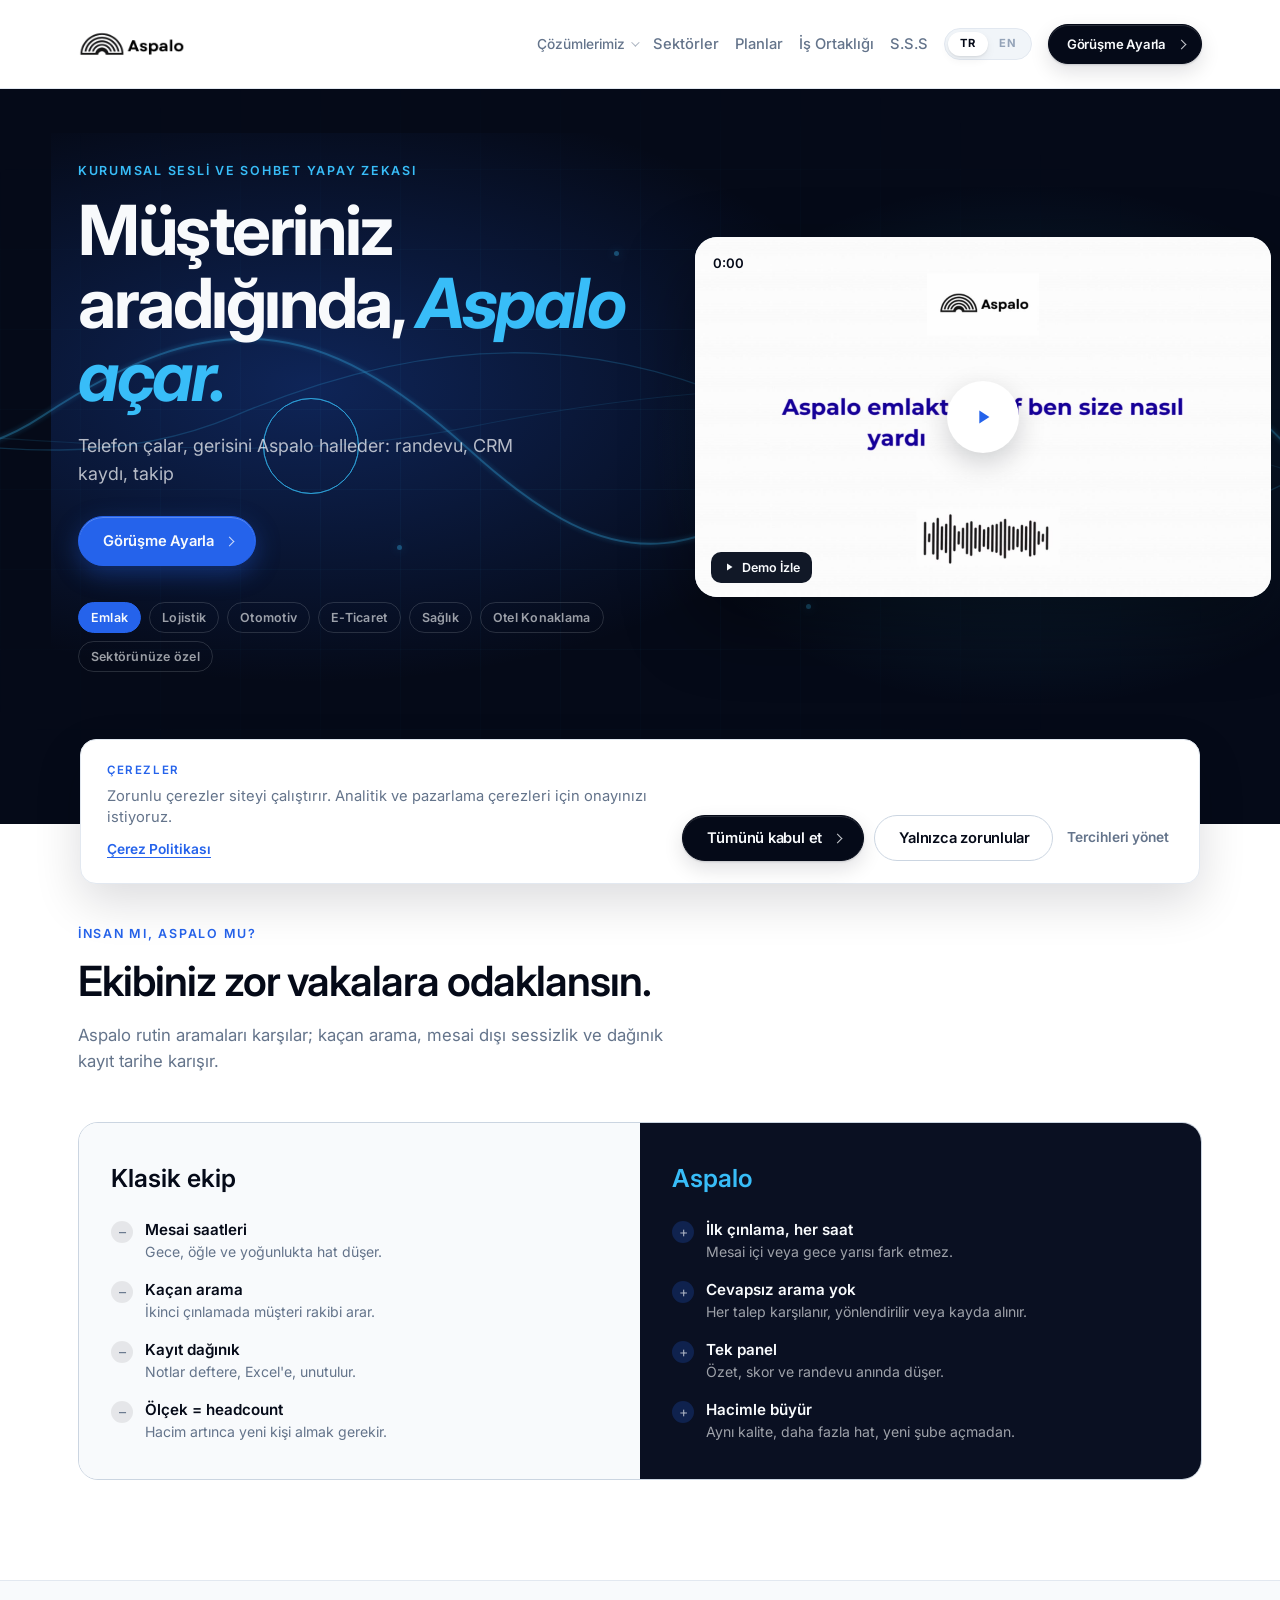
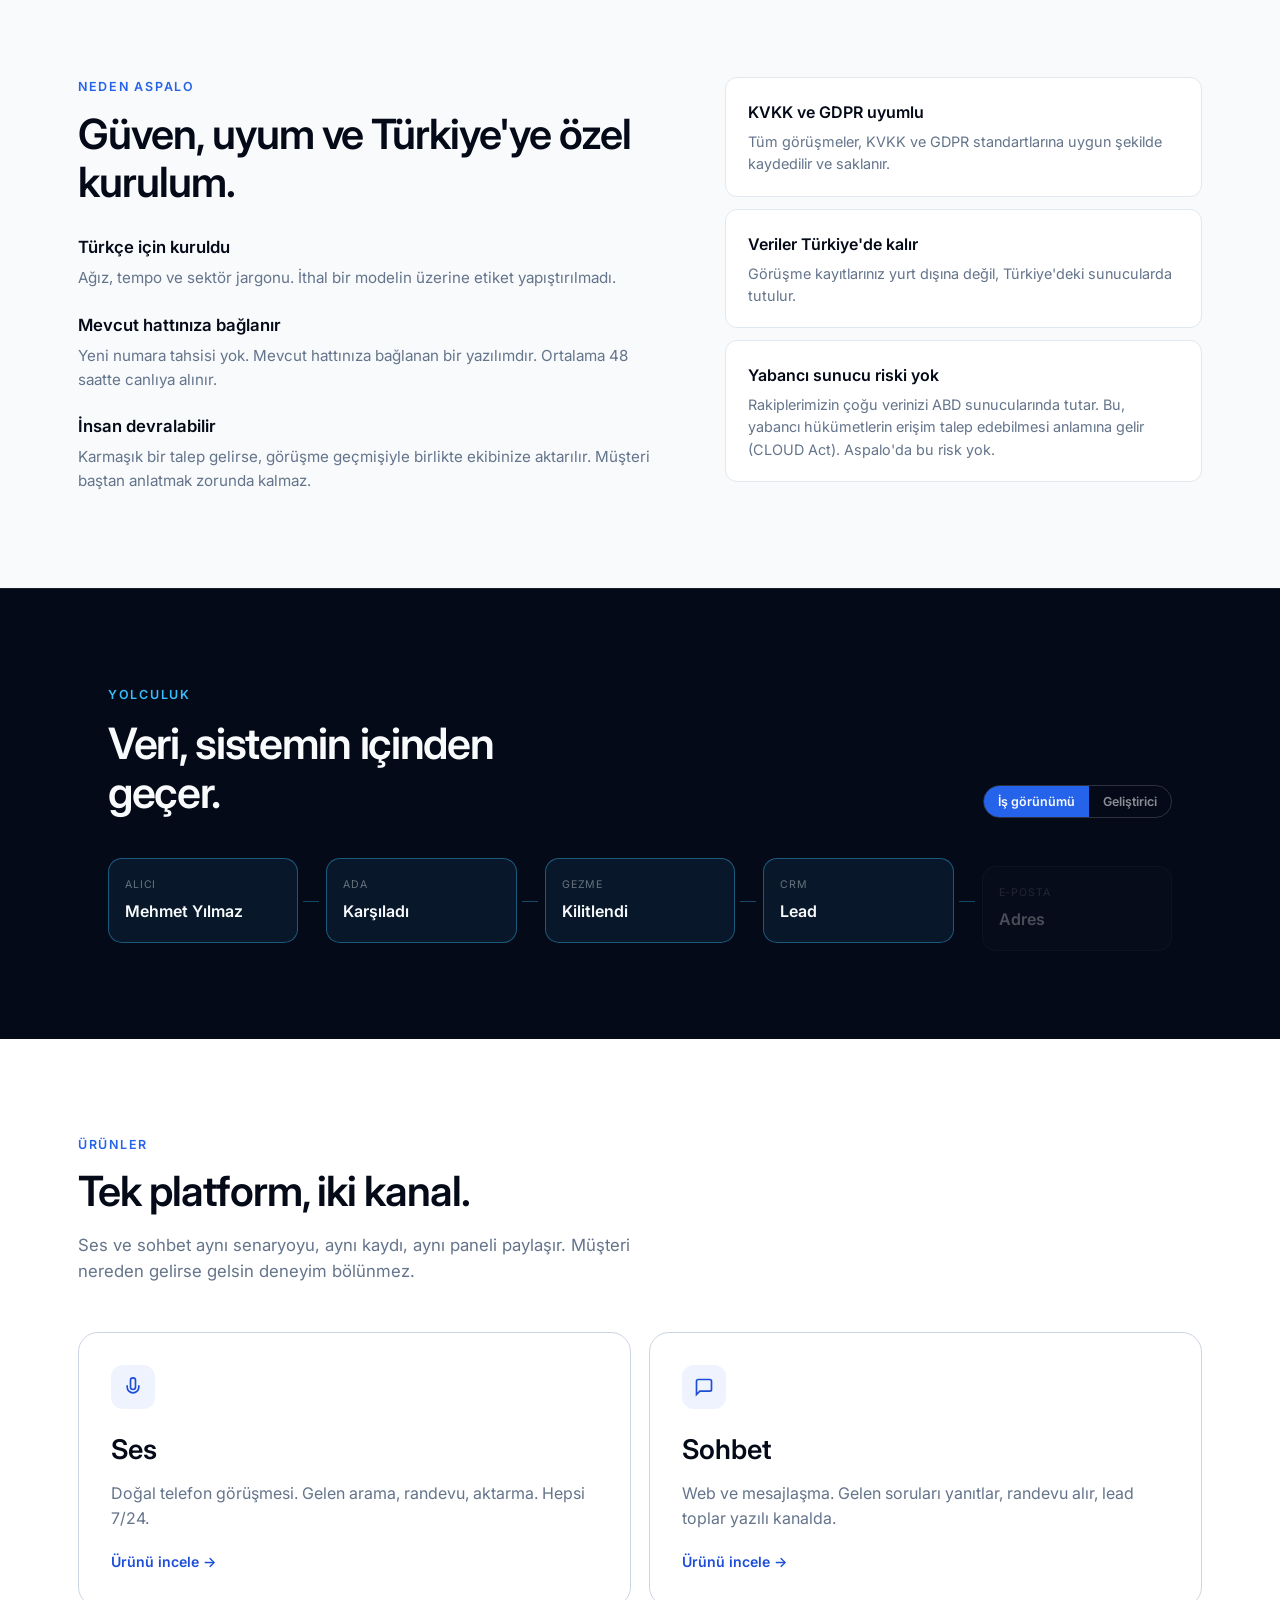
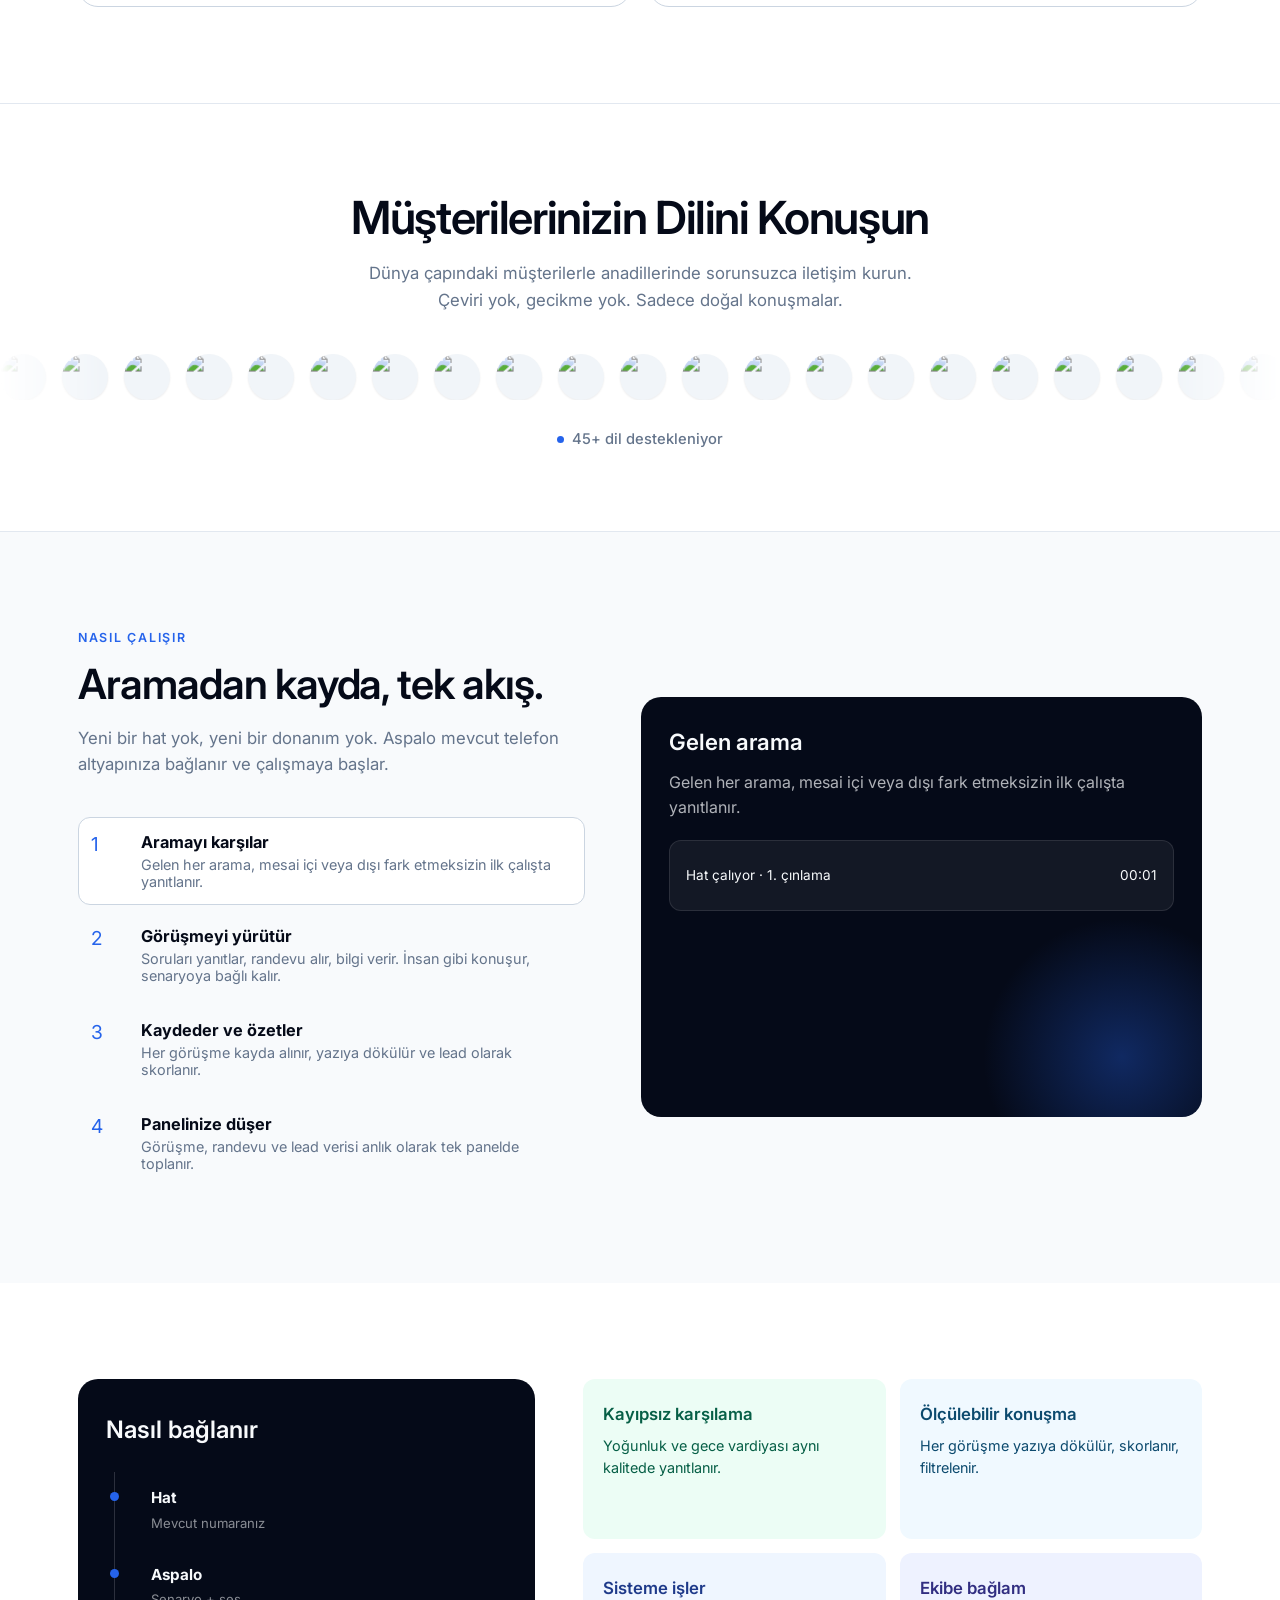
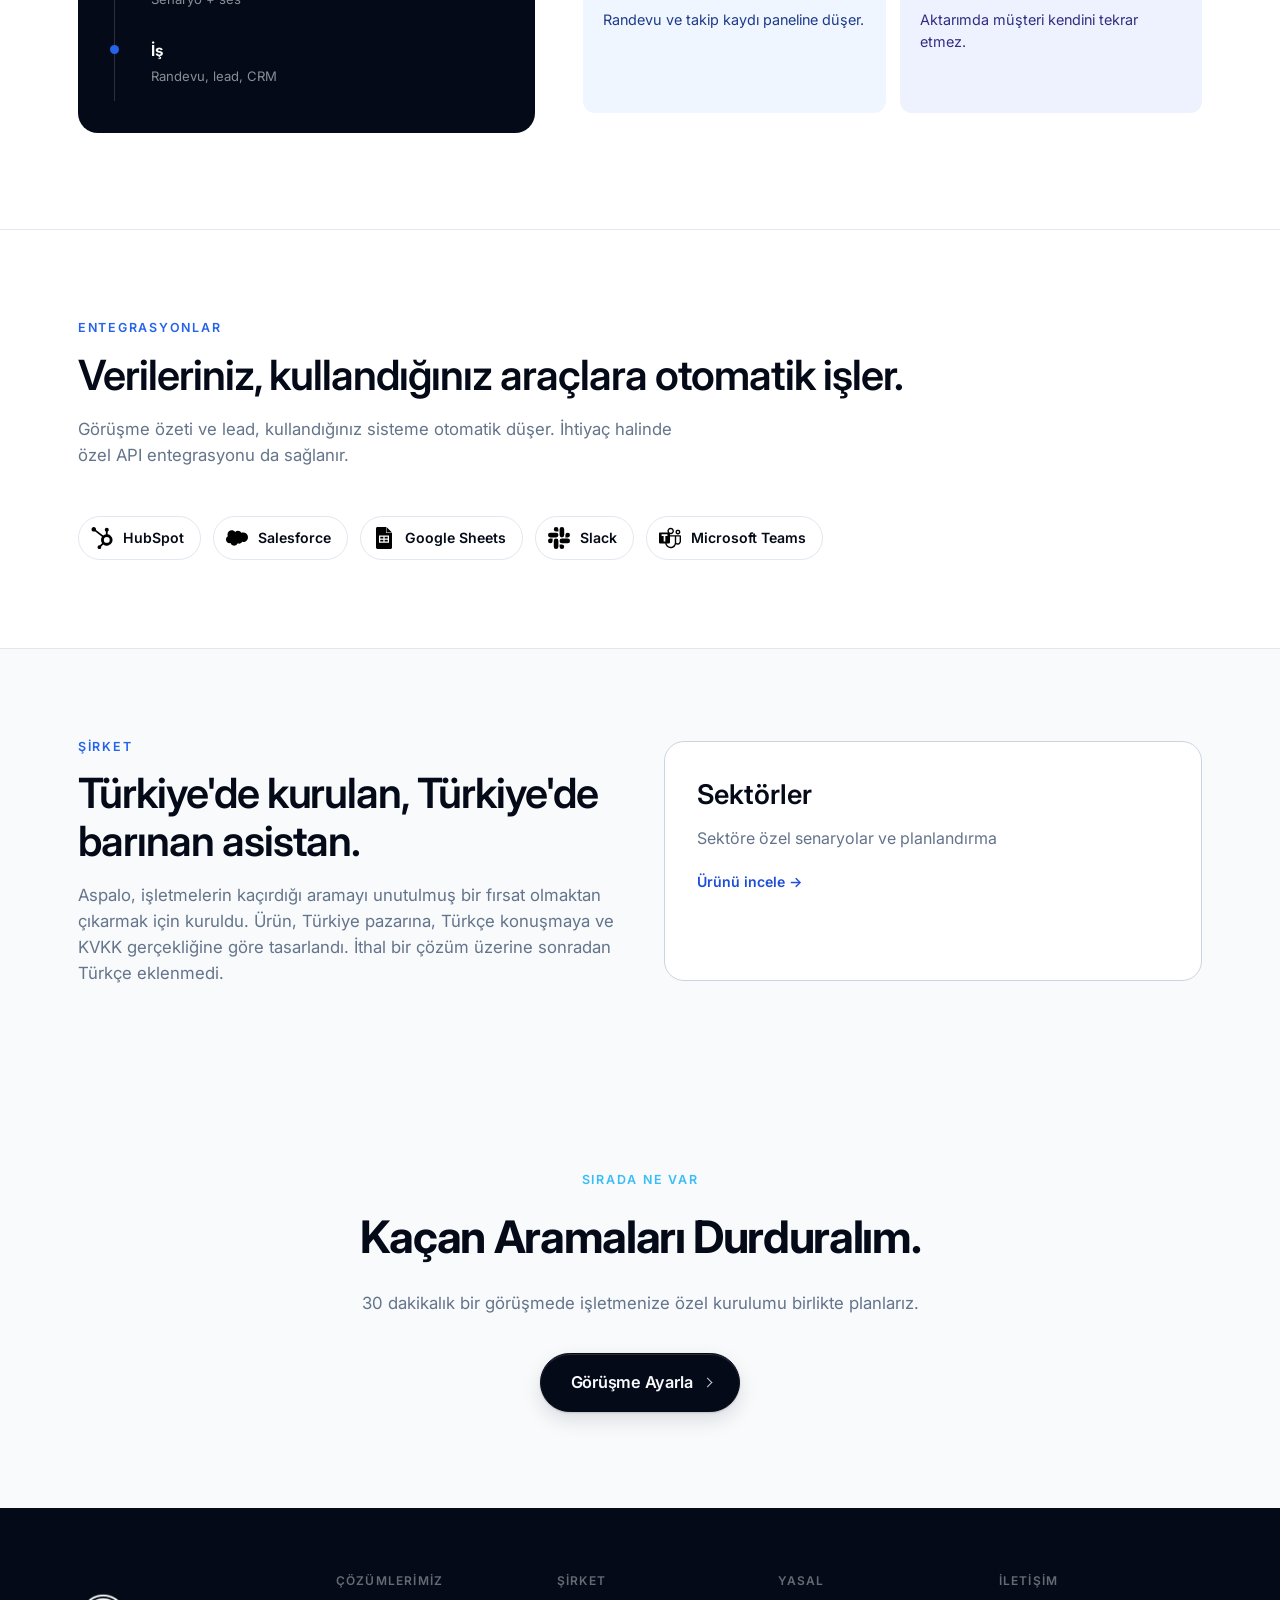
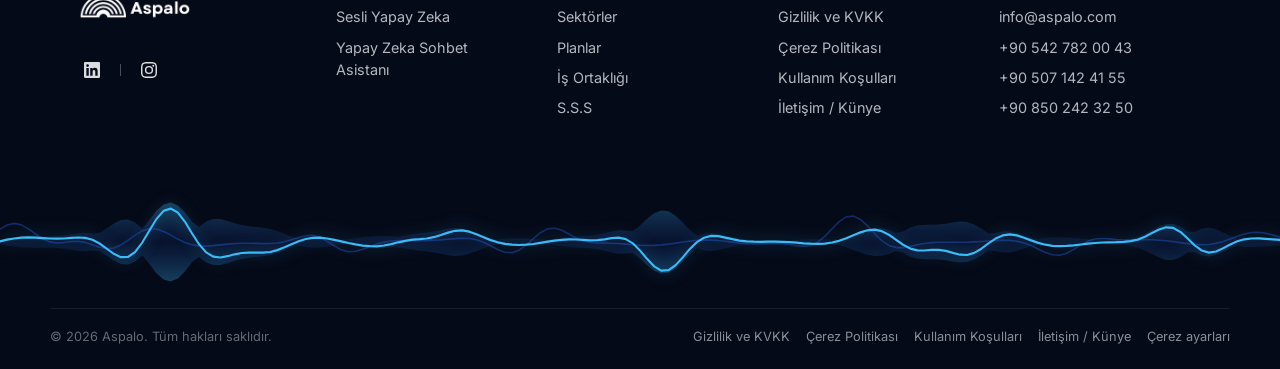
==== commit 1cdbb95b: "Rewrite the site as inbound AI assistant software on a monthly subscription. Drop outbound calling, " ====
--- a/index.html
+++ b/index.html
@@ -7,8 +7,8 @@
     </script>
     <meta charset="UTF-8">
     <meta name="viewport" content="width=device-width, initial-scale=1.0, viewport-fit=cover">
-    <title>Aspalo | Kurumsal Sesli ve Sohbet Yapay Zekası</title>
-    <meta name="description" content="Aspalo, işletmenizin gelen aramalarını ve sohbetlerini 7/24 karşılayan yapay zeka asistanıdır. Veriler Türkiye'de kalır.">
+    <title>Aspalo | Gelen Çağrı Asistanı Yazılımı</title>
+    <meta name="description" content="İşletmenizin telefonlarına gelen çağrıları karşılayan yapay zeka asistanı yazılımı. Aylık abonelik. Veriler Türkiye'de kalır.">
     <meta name="google-site-verification" content="6UgWYDBV1gXdVULSXW21lrwCUzWpkBqR0yslk6e2N4I" />
     <link rel="icon" href="/favicon.ico" sizes="any">
     <link rel="icon" href="/favicon.png" type="image/png" sizes="192x192">
@@ -17,10 +17,10 @@
     <link rel="preconnect" href="https://fonts.gstatic.com" crossorigin>
     <link href="https://fonts.googleapis.com/css2?family=Inter:ital,wght@0,400;0,500;0,600;0,700;1,400;1,500;1,600;1,700&display=swap" rel="stylesheet">
     <link rel="stylesheet" href="/styles.css?v=site40">
-    <link rel="stylesheet" href="/site.css?v=site59">
+    <link rel="stylesheet" href="/site.css?v=site60">
 </head>
 <body data-nav="home" data-i18n-page="home">
-    <script src="/chrome.js?v=site16"></script>
+    <script src="/chrome.js?v=site17"></script>
 
     <main class="story" data-story>
         <header class="home-hero story-open">
@@ -28,7 +28,7 @@
                 <div class="story-open-copy">
                     <p class="eyebrow" data-i18n="home_eyebrow">Kurumsal sesli ve sohbet yapay zekası</p>
                     <h1 class="home-hero-title" data-i18n-html="home_title_html">Müşteriniz aradığında, <em>Aspalo açar.</em></h1>
-                    <p class="story-open-line" data-i18n="story_open_line">Telefon çalar, gerisini Aspalo halleder: randevu, CRM kaydı, SMS</p>
+                    <p class="story-open-line" data-i18n="story_open_line">Telefon çalar, gerisini Aspalo halleder: randevu, CRM kaydı, takip</p>
                     <div class="home-hero-actions">
                         <a href="#" class="btn btn-primary" data-open-demo data-i18n="home_cta">Görüşme Ayarla</a>
                     </div>
@@ -104,7 +104,7 @@
                 <h2 class="section-title" data-i18n="why_title">Güven, uyum ve Türkiye'ye özel kurulum.</h2>
                 <div class="why-list">
                     <div class="why-item"><h3 data-i18n="why_1_t">Türkçe için kuruldu</h3><p data-i18n="why_1_p">Ağız, tempo ve sektör jargonu. İthal bir modelin üzerine etiket yapıştırılmadı.</p></div>
-                    <div class="why-item"><h3 data-i18n="why_2_t">Mevcut hattınıza bağlanır</h3><p data-i18n="why_2_p">Yeni numara veya santral şart değil. Ortalama 48 saatte canlıya alınır.</p></div>
+                    <div class="why-item"><h3 data-i18n="why_2_t">Mevcut hattınıza bağlanır</h3><p data-i18n="why_2_p">Yeni numara tahsisi yok. Mevcut hattınıza bağlanan bir yazılımdır. Ortalama 48 saatte canlıya alınır.</p></div>
                     <div class="why-item"><h3 data-i18n="why_3_t">İnsan devralabilir</h3><p data-i18n="why_3_p">Karmaşık bir talep gelirse, görüşme geçmişiyle birlikte ekibinize aktarılır. Müşteri baştan anlatmak zorunda kalmaz.</p></div>
                 </div>
             </div>
@@ -156,7 +156,7 @@
                         <svg width="20" height="20" viewBox="0 0 24 24" fill="none" stroke="currentColor" stroke-width="2"><path d="M12 1a3 3 0 0 0-3 3v8a3 3 0 0 0 6 0V4a3 3 0 0 0-3-3z"/><path d="M19 10v2a7 7 0 0 1-14 0v-2"/></svg>
                     </div>
                     <h3 data-i18n="ch_voice_t">Ses</h3>
-                    <p data-i18n="ch_voice_p">Doğal telefon görüşmesi. Gelen arama, giden hatırlatma, aktarma. Hepsi 7/24.</p>
+                    <p data-i18n="ch_voice_p">Doğal telefon görüşmesi. Gelen arama, randevu, aktarma. Hepsi 7/24.</p>
                     <em data-i18n="ch_more">Ürünü incele →</em>
                 </a>
                 <a class="channel-card" href="/cozumlerimiz/sohbet/" data-reveal>
@@ -164,7 +164,7 @@
                         <svg width="20" height="20" viewBox="0 0 24 24" fill="none" stroke="currentColor" stroke-width="2"><path d="M21 15a2 2 0 0 1-2 2H7l-4 4V5a2 2 0 0 1 2-2h14a2 2 0 0 1 2 2z"/></svg>
                     </div>
                     <h3 data-i18n="ch_chat_t">Sohbet</h3>
-                    <p data-i18n="ch_chat_p">Web, WhatsApp ve mesajlaşma. Soru yanıtlar, randevu alır, lead toplar yazılı kanalda.</p>
+                    <p data-i18n="ch_chat_p">Web ve mesajlaşma. Gelen soruları yanıtlar, randevu alır, lead toplar yazılı kanalda.</p>
                     <em data-i18n="ch_more">Ürünü incele →</em>
                 </a>
             </div>
@@ -311,7 +311,7 @@
             <div class="benefit-grid" data-reveal>
                 <div class="benefit-card benefit-a"><h3 data-i18n="ben_1_t">Kayıpsız karşılama</h3><p data-i18n="ben_1_p">Yoğunluk ve gece vardiyası aynı kalitede yanıtlanır.</p></div>
                 <div class="benefit-card benefit-b"><h3 data-i18n="ben_2_t">Ölçülebilir konuşma</h3><p data-i18n="ben_2_p">Her görüşme yazıya dökülür, skorlanır, filtrelenir.</p></div>
-                <div class="benefit-card benefit-c"><h3 data-i18n="ben_3_t">Sisteme işler</h3><p data-i18n="ben_3_p">Randevu, hatırlatma ve takip otomatik tetiklenir.</p></div>
+                <div class="benefit-card benefit-c"><h3 data-i18n="ben_3_t">Sisteme işler</h3><p data-i18n="ben_3_p">Randevu ve takip kaydı paneline düşer.</p></div>
                 <div class="benefit-card benefit-d"><h3 data-i18n="ben_4_t">Ekibe bağlam</h3><p data-i18n="ben_4_p">Aktarımda müşteri kendini tekrar etmez.</p></div>
             </div>
         </div>
@@ -361,11 +361,11 @@
     </section>
 
     <div data-site-footer></div>
-    <script src="/i18n.js?v=site52"></script>
+    <script src="/i18n.js?v=site53"></script>
     <script src="/cookies.js?v=site2"></script>
     <script src="/script.js?v=site9"></script>
-    <script src="/site.js?v=site47"></script>
-    <script src="/story.js?v=site31"></script>
+    <script src="/site.js?v=site48"></script>
+    <script src="/story.js?v=site32"></script>
     <script src="/widget.js?v=site10"></script>
     <script>
       (function () {
--- a/site.css
+++ b/site.css
@@ -2131,7 +2131,7 @@
 }
 .footer-grid {
     display: grid;
-    grid-template-columns: 1.2fr 1fr 1fr 1.1fr;
+    grid-template-columns: 1.2fr 1fr 1fr 1fr 1.1fr;
     gap: 36px;
     padding-bottom: 48px;
 }
